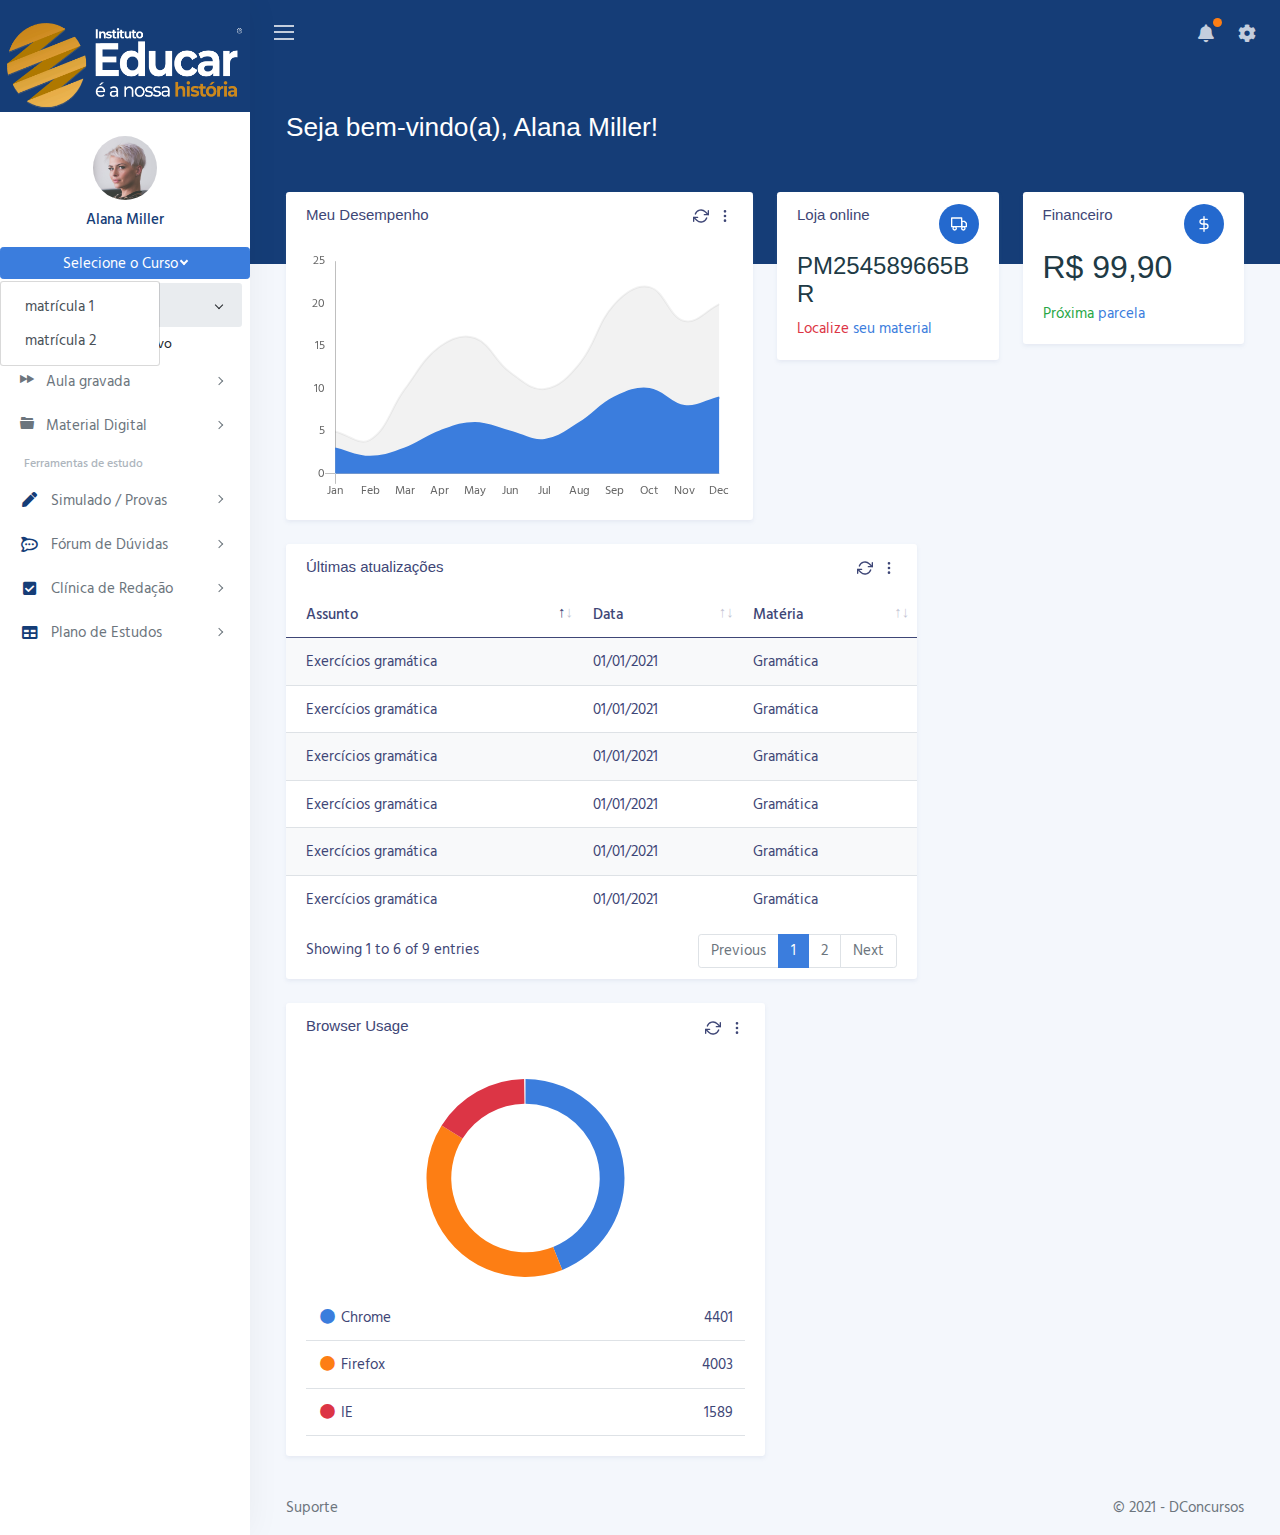
==== index.html @ f6c9065c "initial-commit" ====
<!DOCTYPE html>
<html lang="pt-br">

<head>
	<meta charset="utf-8">
	<meta http-equiv="X-UA-Compatible" content="IE=edge">
	<meta name="viewport" content="width=device-width, initial-scale=1, shrink-to-fit=no">
	<meta name="description" content="Area do aluno &amp; Dashboard">
	<meta name="Instituto Educar é a Nossa História" content="Educacional">

	<!-- img favicon -->
	<link rel="shortcut icon" href="/img/img-logo/favicon.png" type="image/x-icon">

	<!-- css custon -->
	<link href="/css/style.css" rel="stylesheet">

	<title>IED - Área do aluno</title>

	<style>
		body {
			opacity: 0;
		}
	</style>
	<script src="js/settings.js"></script>

	<!-- END SETTINGS -->
</head>

<body>

	<div class="wrapper">

		<!-- Navbar -->
		<nav id="sidebar" class="sidebar">
			<a href="index.html">
				<img class="logo" src="/img/img-logo/logo.png" />
			</a>

			<div class="sidebar-content">
				<!-- img usuario -->
				<div class="sidebar-user">
					<img src="img/avatars/avatar.jpg" class="img-fluid rounded-circle mb-2" alt="Linda Miller" />
					<div class="fw-bold">Alana Miller</div>
				</div>
				<div class="btn-group">
					<button type="button" class="btn mb-1 btn-primary dropdown-toggle show" data-bs-toggle="dropdown" aria-haspopup="true" aria-expanded="true">Selecione o Curso</button>
					<div class="dropdown-menu show" data-popper-placement="bottom-start" style="position: absolute; inset: 0px auto auto 0px; margin: 0px; transform: translate(0px, 34px);">
						<a class="dropdown-item" href="#">matrícula 1</a>
						<a class="dropdown-item" href="#">matrícula 2</a>
					</div>
				</div>

				<ul class="sidebar-nav">

					<li class="sidebar-item active">
						<a data-bs-target="#dashboards" data-bs-toggle="collapse" class="sidebar-link">
							<svg xmlns="http://www.w3.org/2000/svg" width="24" height="24" viewBox="0 0 24 24" fill="none" stroke="currentColor" stroke-width="2" stroke-linecap="round" stroke-linejoin="round" class="feather feather-play-circle align-middle me-2"><circle cx="12" cy="12" r="10"></circle><polygon points="10 8 16 12 10 16 10 8"></polygon></svg>
							<i></i> <span class="align-middle">Aula ao vivo</span>
						</a>
						<ul id="dashboards" class="sidebar-dropdown list-unstyled collapse show"
							data-bs-parent="#sidebar">
							<li class="sidebar-item active"><a class="sidebar-link" href="streaming.html">Transmissão ao
									vivo</a></li>
						</ul>
					</li>

					<li class="sidebar-item">
						<a data-bs-target="#pages" data-bs-toggle="collapse" class="sidebar-link collapsed">
							<i class="ion ion-ios-fastforward me-2"></i>
							<span class="align-middle">Aula
								gravada</span>
						</a>
						<ul id="pages" class="sidebar-dropdown list-unstyled collapse " data-bs-parent="#sidebar">
							<li class="sidebar-item"><a class="sidebar-link" href="streaming-gravado.html">Portugês</a>
							</li>
							<li class="sidebar-item"><a class="sidebar-link" href="#">Inglês</a></li>
							<li class="sidebar-item"><a class="sidebar-link" href="#">Matemática</a></li>
							<li class="sidebar-item"><a class="sidebar-link" href="#">Química</a></li>
							<li class="sidebar-item"><a class="sidebar-link" href="#">Física</a></li>
							<li class="sidebar-item"><a class="sidebar-link" href="#">História</a></li>
							<li class="sidebar-item"><a class="sidebar-link" href="#">Geografia</a></li>
						</ul>
					</li>

					<li class="sidebar-item">
						<a data-bs-target="#auth" data-bs-toggle="collapse" class="sidebar-link collapsed">
							<i class="ion ion-ios-folder-open me-2"></i>
							<span class="align-middle">Material Digital</span>
						</a>
						<ul id="auth" class="sidebar-dropdown list-unstyled collapse " data-bs-parent="#sidebar">
							<li class="sidebar-item"><a class="sidebar-link" href="/material-digital.html">Portugês</a>
							</li>
							<li class="sidebar-item"><a class="sidebar-link" href="pages-clients.html">Inglês</a></li>
							<li class="sidebar-item"><a class="sidebar-link" href="pages-invoice.html">Matemática 1</a>
							</li>
							<li class="sidebar-item"><a class="sidebar-link" href="pages-pricing.html">Química</a></li>
							<li class="sidebar-item"><a class="sidebar-link" href="pages-tasks.html">Física</a></li>
							<li class="sidebar-item"><a class="sidebar-link" href="pages-chat.html">História</a></li>
							<li class="sidebar-item"><a class="sidebar-link" href="pages-blank.html">Geografia</a></li>
						</ul>
					</li>

					<li class="sidebar-header">
						Ferramentas de estudo
					</li>

					<li class="sidebar-item">
						<a data-bs-target="#ui" data-bs-toggle="collapse" class="sidebar-link collapsed">
							<i class="align-middle me-2 fas fa-fw fa-pen"></i>	
							<span class="align-middle">Simulado / Provas</span>
						</a>
						<ul id="ui" class="sidebar-dropdown list-unstyled collapse " data-bs-parent="#sidebar">
							<li class="sidebar-item"><a class="sidebar-link" href="/simulado.html">Acessar</a></li>

						</ul>
					</li>

					<li class="sidebar-item">
						<a data-bs-target="#charts" data-bs-toggle="collapse" class="sidebar-link collapsed">
							<i class="align-middle me-2 fab fa-fw fa-rocketchat"></i>
							<span class="align-middle">Fórum de Dúvidas</span>
						</a>
						<ul id="charts" class="sidebar-dropdown list-unstyled collapse " data-bs-parent="#sidebar">
							<li class="sidebar-item"><a class="sidebar-link" href="charts-chartjs.html">Acessar</a></li>
						</ul>
					</li>

					<li class="sidebar-item">
						<a data-bs-target="#forms" data-bs-toggle="collapse" class="sidebar-link collapsed">
							<i class="align-middle me-2 fas fa-fw fa-check-square"></i> <span
								class="align-middle">Clínica de Redação</span>
						</a>
						<ul id="forms" class="sidebar-dropdown list-unstyled collapse " data-bs-parent="#sidebar">
							<li class="sidebar-item"><a class="sidebar-link" href="forms-layouts.html">Acessar</a></li>
						</ul>
					</li>

					<li class="sidebar-item">
						<a data-bs-target="#tables" data-bs-toggle="collapse" class="sidebar-link collapsed">
							<i class="align-middle me-2 fas fa-fw fa-table"></i> <span class="align-middle">Plano de
								Estudos</span>
						</a>
						<ul id="tables" class="sidebar-dropdown list-unstyled collapse " data-bs-parent="#sidebar">
							<li class="sidebar-item"><a class="sidebar-link" href="tables-bootstrap.html">Acessar</a>
							</li>
						</ul>
					</li>
				</ul>
			</div>
		</nav>
		<div class="main">
			<nav class="navbar navbar-expand navbar-theme">
				<a class="sidebar-toggle d-flex me-2">
					<i class="hamburger align-self-center"></i>
				</a>
				<div class="navbar-collapse collapse">
					<ul class="navbar-nav ms-auto">
						<li class="nav-item dropdown ms-lg-2">
							<a class="nav-link dropdown-toggle position-relative" href="#" id="alertsDropdown"
								data-bs-toggle="dropdown">
								<i class="align-middle fas fa-bell"></i>
								<span class="indicator"></span>
							</a>
							<div class="dropdown-menu dropdown-menu-lg dropdown-menu-end py-0"
								aria-labelledby="alertsDropdown">
								<div class="dropdown-menu-header">
									Avisos
								</div>
								<div class="list-group">
									<a href="#" class="list-group-item">
										<div class="row g-0 align-items-center">
											<div class="col-2">
												<i class="ms-1 text-danger fas fa-fw fa-bell"></i>
											</div>
											<div class="col-10">
												<div class="text-dark">Aviso</div>
												<div class="text-muted small mt-1">Estamos enviando esse aviso para
													teste</div>
												<div class="text-muted small mt-1">16 de agosto</div>
											</div>
										</div>
									</a>
								</div>
								<div class="dropdown-menu-footer">
									<a href="#" class="text-muted">Todos os avisos</a>
								</div>
							</div>
						</li>
						<li class="nav-item dropdown ms-lg-2">
							<a class="nav-link dropdown-toggle position-relative" href="#" id="userDropdown"
								data-bs-toggle="dropdown">
								<i class="align-middle fas fa-cog"></i>
							</a>
							<div class="dropdown-menu dropdown-menu-end" aria-labelledby="userDropdown">
								<a class="dropdown-item" href="/settings.html"><i
										class="align-middle me-1 fas fa-fw fa-user"></i> Meu perfil</a>
								<div class="dropdown-divider"></div>
								<a class="dropdown-item" href="#"><i
										class="align-middle me-1 fas fa-fw fa-arrow-alt-circle-right"></i> Sair</a>
							</div>
						</li>
					</ul>
				</div>
			</nav>
			<!-- Navbar /end -->

			<!-- conteúdo / -->

			<main class="content">

				<div class="container-fluid">

					<div class="header">
						<h1 class="header-title">
							Seja bem-vindo(a), Alana Miller!
						</h1>
					</div>

					<div class="row">

						<div class="col-xl-6 col-xxl-7">
							<div class="card flex-fill w-100">
								<div class="card-header">
									<div class="card-actions float-end">
										<a href="#" class="me-1">
											<i class="align-middle" data-feather="refresh-cw"></i>
										</a>
										<div class="d-inline-block dropdown show">
											<a href="#" data-bs-toggle="dropdown" data-bs-display="static">
												<i class="align-middle" data-feather="more-vertical"></i>
											</a>

										</div>
									</div>
									<h5 class="card-title mb-0">Meu Desempenho</h5>
								</div>
								<div class="card-body py-3">
									<div class="chart chart-sm">
										<canvas id="chartjs-dashboard-line"></canvas>
									</div>
								</div>
							</div>
						</div>

						<div class="col-xl-6 col-xxl-5 d-flex">
							

							<div class="w-100">

								<!-- card localizador / -->
								<div class="row">
									<div class="col-sm-6">
										<div class="card">
											<div class="card-body">
												<a href="/produtos-loja.html">
												<div class="row">
													<div class="col mt-0">
														<h5 class="card-title">Loja online</h5>
													</div>
													<div class="col-auto">
														<div class="avatar">
															<div class="avatar-title rounded-circle bg-primary-dark">
																<i class="align-middle" data-feather="truck"></i>
															</div>
														</div>
													</div>
												</div>
												<h1 class="display-6 mt-2 mb-9">PM254589665BR</h1>
												<div class="mb-0">
													<span class="text-danger"> <i
															class="mdi mdi-arrow-bottom-right"></i>Localize </span>seu
													material
												</div>
											</a>
											</div>
										</div>
									</div>

									<!-- card financeiro / -->
										<div class="col-sm-6">
											<div class="card">
												<div class="card-body">
													<a href="/financeiro.html">	
													<div class="row">
														<div class="col mt-0">
															<h5 class="card-title">Financeiro</h5>
														</div>
														<div class="col-auto">
															<div class="avatar">
																<div class="avatar-title rounded-circle bg-primary-dark">
																	<i class="align-middle" data-feather="dollar-sign"></i>
																</div>
															</div>
														</div>
													</div>
													<h1 class="display-5 mt-1 mb-3">R$ 99,90</h1>
													<div class="mb-0">
														<span class="text-success"> <i
																class="mdi mdi-arrow-bottom-right"></i> Próxima</span>
														parcela
													</div>
												</a>
												</div>
											</div>
										</div>
 								<!-- card financeiro /end -->
								</div>
							</div>
						</div>
					</div>
					<!-- conteúdo /end -->

					<!-- atualizações -->
					<div class="row">
						<div class="col-12 col-lg-8 col-xxl-9 d-flex">
							<div class="card flex-fill">

								<div class="card-header">
									<div class="card-actions float-end">
										<a href="#" class="me-1">
											<i class="align-middle" data-feather="refresh-cw"></i>
										</a>

										<div class="d-inline-block dropdown show">
											<a href="#" data-bs-toggle="dropdown" data-bs-display="static">
												<i class="align-middle" data-feather="more-vertical"></i>
											</a>
										</div>
									</div>
									<h5 class="card-title mb-0">Últimas atualizações</h5>
								</div>

								<table id="datatables-dashboard-projects" class="table table-striped my-0">

									<thead>
										<tr>
											<th>Assunto</th>
											<th class="d-none d-xl-table-cell">Data</th>
											<th class="d-none d-xl-table-cell">Matéria</th>
										</tr>
									</thead>

									<tbody>
										<tr>
											<td class="d-none d-md-table-cell">Exercícios gramática</td>
											<td class="d-none d-xl-table-cell">01/01/2021</td>
											<td>Gramática</td>
										</tr>
										<tr>
											<td class="d-none d-md-table-cell">Exercícios gramática</td>
											<td class="d-none d-xl-table-cell">01/01/2021</td>
											<td>Gramática</td>
										</tr>
										<tr>
											<td class="d-none d-md-table-cell">Exercícios gramática</td>
											<td class="d-none d-xl-table-cell">01/01/2021</td>
											<td>Gramática</td>
										</tr>
										<tr>
											<td class="d-none d-md-table-cell">Exercícios gramática</td>
											<td class="d-none d-xl-table-cell">01/01/2021</td>
											<td>Gramática</td>
										</tr>
										<tr>
											<td class="d-none d-md-table-cell">Exercícios gramática</td>
											<td class="d-none d-xl-table-cell">01/01/2021</td>
											<td>Gramática</td>
										</tr>
										<tr>
											<td class="d-none d-md-table-cell">Exercícios gramática</td>
											<td class="d-none d-xl-table-cell">01/01/2021</td>
											<td>Gramática</td>
										</tr>
										<tr>
											<td class="d-none d-md-table-cell">Exercícios gramática</td>
											<td class="d-none d-xl-table-cell">01/01/2021</td>
											<td>Gramática</td>
										</tr>
										<tr>
											<td class="d-none d-md-table-cell">Exercícios gramática</td>
											<td class="d-none d-xl-table-cell">01/01/2021</td>
											<td>Gramática</td>
										</tr>
										<tr>
											<td class="d-none d-md-table-cell">Exercícios gramática</td>
											<td class="d-none d-xl-table-cell">01/01/2021</td>
											<td>Gramática</td>
										</tr>
									</tbody>
								</table>
							</div>
						</div>
						<div class="col-12 col-lg-4 col-xxl-3 d-flex"></div>
					</div>
					<!-- atualizações /end-->

					<!-- grafico desenpenho -->
					<div class="col-12 col-md-6 col-xxl-3 d-flex order-2 order-xxl-3">
						<div class="card flex-fill w-100">
							<div class="card-header">
								<div class="card-actions float-end">
									<a href="#" class="me-1">
										<i class="align-middle" data-feather="refresh-cw"></i>
									</a>
									<div class="d-inline-block dropdown show">
										<a href="#" data-bs-toggle="dropdown" data-bs-display="static">
											<i class="align-middle" data-feather="more-vertical"></i>
										</a>

										<div class="dropdown-menu dropdown-menu-end">
											<a class="dropdown-item" href="#">Action</a>
											<a class="dropdown-item" href="#">Another action</a>
											<a class="dropdown-item" href="#">Something else here</a>
										</div>
									</div>
								</div>
								<h5 class="card-title mb-0">Browser Usage</h5>
							</div>
							<div class="card-body d-flex">
								<div class="align-self-center w-100">
									<div class="py-3">
										<div class="chart chart-xs">
											<canvas id="chartjs-dashboard-pie"></canvas>
										</div>
									</div>

									<table class="table mb-0">
										<tbody>
											<tr>
												<td><i class="fas fa-circle text-primary fa-fw"></i> Chrome</td>
												<td class="text-end">4401</td>
											</tr>
											<tr>
												<td><i class="fas fa-circle text-warning fa-fw"></i> Firefox</td>
												<td class="text-end">4003</td>
											</tr>
											<tr>
												<td><i class="fas fa-circle text-danger fa-fw"></i> IE</td>
												<td class="text-end">1589</td>
											</tr>
										</tbody>
									</table>
								</div>
							</div>
						</div>

						
					</div>
				<!-- grafico desenpenho /end -->

				
			</main>

			<!-- rodapé -->
			<footer class="footer">
				<div class="container-fluid">
					<div class="row text-muted">
						<div class="col-8 text-start">
							<ul class="list-inline">
								<li class="list-inline-item">
									<a class="text-muted" href="https://api.whatsapp.com/send?1=pt_BR&phone=556141027804">Suporte</a>
								</li>
							</ul>
						</div>
						<div class="col-4 text-end">
							<p class="mb-0">
								&copy; 2021 - <a href="dashboard-default.html" class="text-muted">DConcursos</a>
							</p>
						</div>
					</div>
				</div>
			</footer>
			<!-- rodapé /end -->
		</div>
	</div>
	<!-- container /end-->

	<!-- scripts -->
	<script src="js/app.js"></script>

	<script>
		document.addEventListener("DOMContentLoaded", function () {
			// Line chart
			new Chart(document.getElementById("chartjs-dashboard-line"), {
				type: 'line',
				data: {
					labels: ["Jan", "Feb", "Mar", "Apr", "May", "Jun", "Jul", "Aug", "Sep", "Oct", "Nov",
						"Dec"
					],
					datasets: [{
							label: "Orders",
							fill: true,
							backgroundColor: window.theme.primary,
							borderColor: window.theme.primary,
							borderWidth: 2,
							data: [3, 2, 3, 5, 6, 5, 4, 6, 9, 10, 8, 9]
						},
						{
							label: "Sales ($)",
							fill: true,
							backgroundColor: "rgba(0, 0, 0, 0.05)",
							borderColor: "rgba(0, 0, 0, 0.05)",
							borderWidth: 2,
							data: [5, 4, 10, 15, 16, 12, 10, 13, 20, 22, 18, 20]
						}
					]
				},
				options: {
					maintainAspectRatio: false,
					legend: {
						display: false
					},
					tooltips: {
						intersect: false
					},
					hover: {
						intersect: true
					},
					plugins: {
						filler: {
							propagate: false
						}
					},
					elements: {
						point: {
							radius: 0
						}
					},
					scales: {
						xAxes: [{
							reverse: true,
							gridLines: {
								color: "rgba(0,0,0,0.0)"
							}
						}],
						yAxes: [{
							ticks: {
								stepSize: 5
							},
							display: true,
							gridLines: {
								color: "rgba(0,0,0,0)",
								fontColor: "#fff"
							}
						}]
					}
				}
			});
		});
	</script>

	<script>
		document.addEventListener("DOMContentLoaded", function () {
			// Pie chart
			new Chart(document.getElementById("chartjs-dashboard-pie"), {
				type: 'pie',
				data: {
					labels: ["Chrome", "Firefox", "IE", "Other"],
					datasets: [{
						data: [4401, 4003, 1589],
						backgroundColor: [
							window.theme.primary,
							window.theme.warning,
							window.theme.danger,
							"#E8EAED"
						],
						borderColor: "transparent"
					}]
				},
				options: {
					responsive: !window.MSInputMethodContext,
					maintainAspectRatio: false,
					legend: {
						display: false
					},
					cutoutPercentage: 75
				}
			});
		});
	</script>

	<script>
		document.addEventListener("DOMContentLoaded", function () {
			// Bar chart
			new Chart(document.getElementById("chartjs-dashboard-bar"), {
				type: 'bar',
				data: {
					labels: ["Jan", "Feb", "Mar", "Apr", "May", "Jun", "Jul", "Aug", "Sep", "Oct", "Nov",
						"Dec"
					],
					datasets: [{
						label: "This year",
						backgroundColor: window.theme.primary,
						borderColor: window.theme.primary,
						hoverBackgroundColor: window.theme.primary,
						hoverBorderColor: window.theme.primary,
						data: [54, 67, 41, 55, 62, 45, 55, 73, 60, 76, 48, 79],
						barPercentage: .75,
						categoryPercentage: .5
					}]
				},
				options: {
					maintainAspectRatio: false,
					legend: {
						display: false
					},
					scales: {
						yAxes: [{
							gridLines: {
								display: false
							},
							stacked: false,
							ticks: {
								stepSize: 20
							}
						}],
						xAxes: [{
							stacked: false,
							gridLines: {
								color: "transparent"
							}
						}]
					}
				}
			});
		});
	</script>

	<script>
		document.addEventListener("DOMContentLoaded", function () {
			var map = new jsVectorMap({
				map: "world",
				selector: "#world_map",
				zoomButtons: true,
				selectedRegions: [
					'US',
					'SA',
					'DE',
					'FR',
					'CN',
					'AU',
					'BR',
					'IN',
					'GB'
				],
				regionStyle: {
					initial: {
						fill: '#e4e4e4',
						"fill-opacity": 0.9,
						stroke: 'none',
						"stroke-width": 0,
						"stroke-opacity": 0
					},
					selected: {
						fill: window.theme.primary,
					}
				},
				zoomOnScroll: false
			});
			window.addEventListener("resize", () => {
				map.updateSize();
			});
			setTimeout(function () {
				map.updateSize();
			}, 250);
		});
	</script>

	<script>
		$(function () {
			$('#datatables-dashboard-projects').DataTable({
				pageLength: 6,
				lengthChange: false,
				bFilter: false,
				autoWidth: false
			});
		});
	</script>

	<script>
		$(function () {
			$('#datetimepicker-dashboard').datetimepicker({
				inline: true,
				sideBySide: false,
				format: 'L'
			});
		});
	</script>

</body>

</html>
---- css/style.css ----
.logo{
    height: 6rem;
    width: 15rem;
    margin-top: 1rem;
    margin-left: 0.3rem;
}
.position-container{
    display: flex;
}

.chat-position{
    width: 30rem;
    margin-top: 13rem;
    margin-left: 6rem;
}
.position-player{
    margin-top: 15rem;
    margin-left: 3rem;
}

.position-scroll-aula{
    margin-top: 13rem;
    margin-left: 7rem;

}
  scroll-container {
    display: block;
    width: 490px;
    height: 60rem;
    overflow-y: scroll;
    scroll-behavior: smooth;
  }
  scroll-page {
    display: flex;
    align-items: center;
    justify-content: center;
    height: 15%;
    font-size: 5em;
  }
  .row-simulado{
    margin-left: 5rem;
    margin-top: 15rem;
  }
 .tabela-position{
   margin-top: 12.5rem;
 }
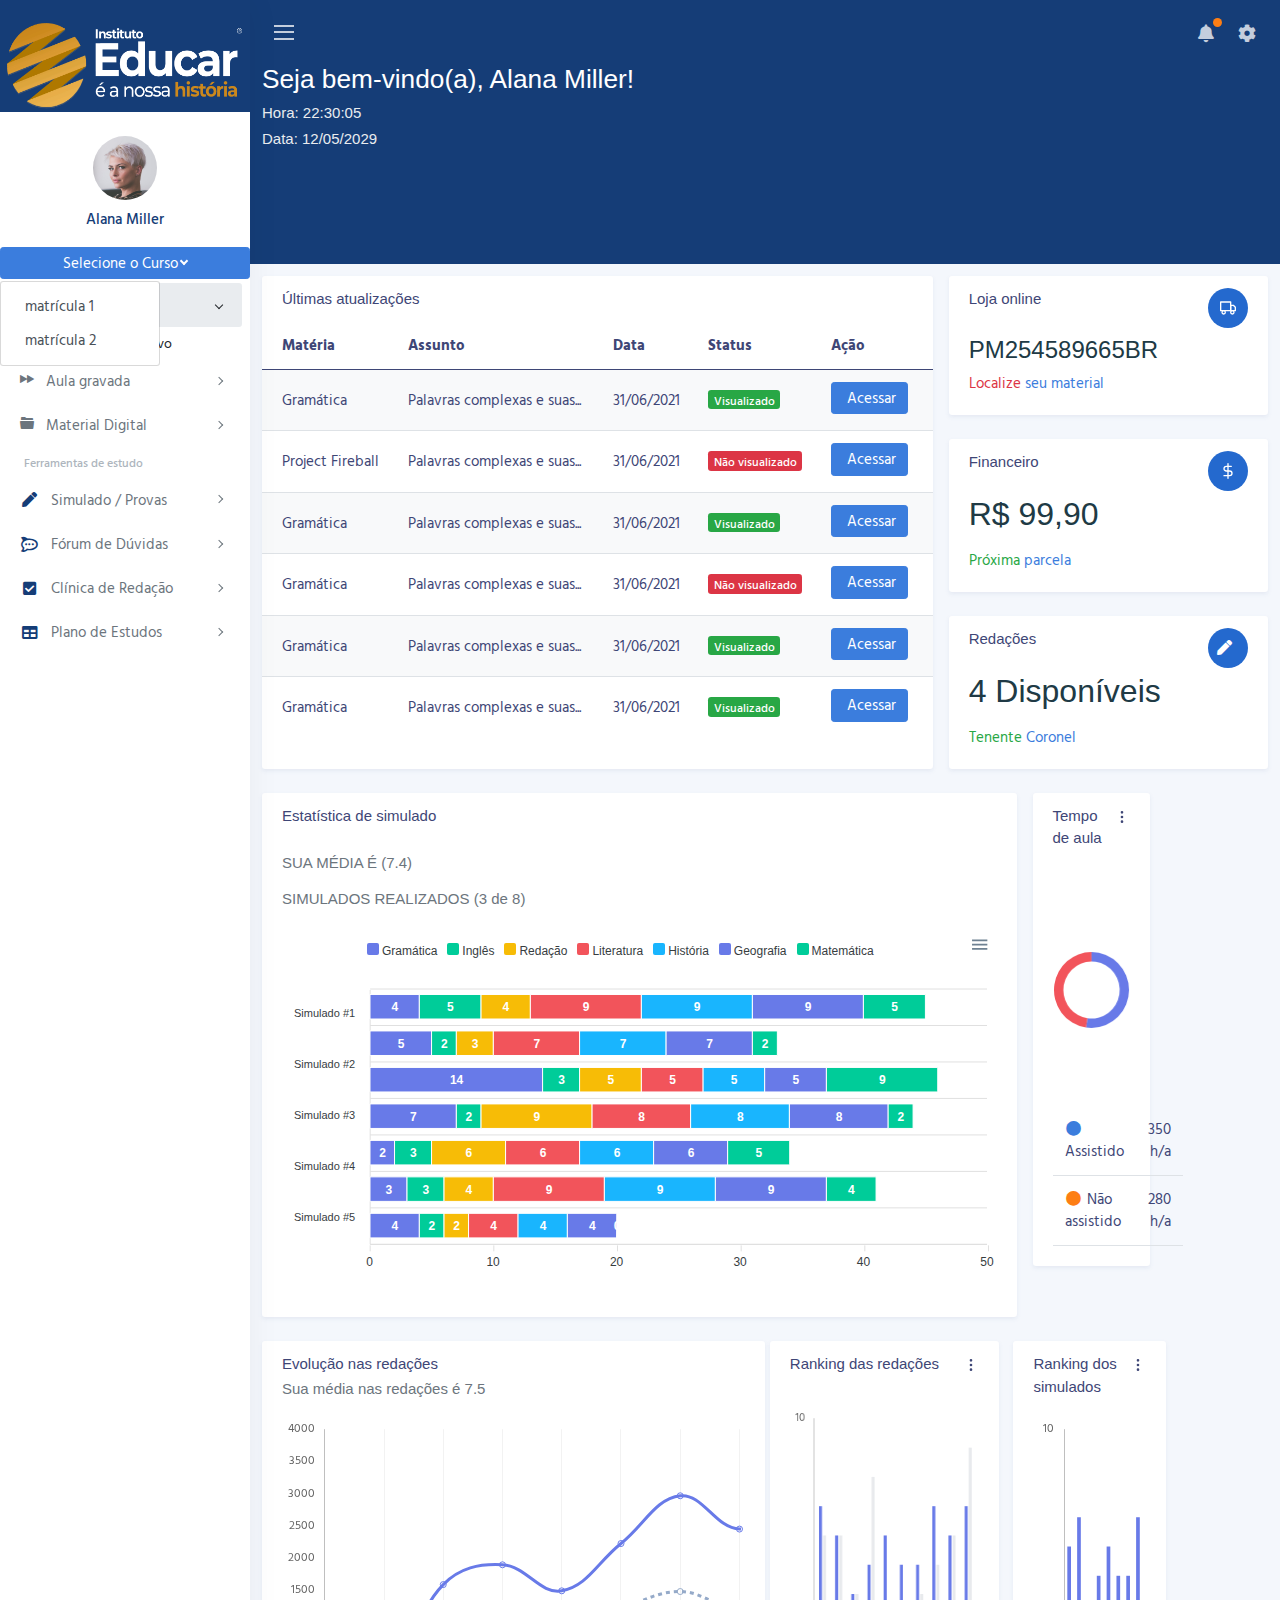
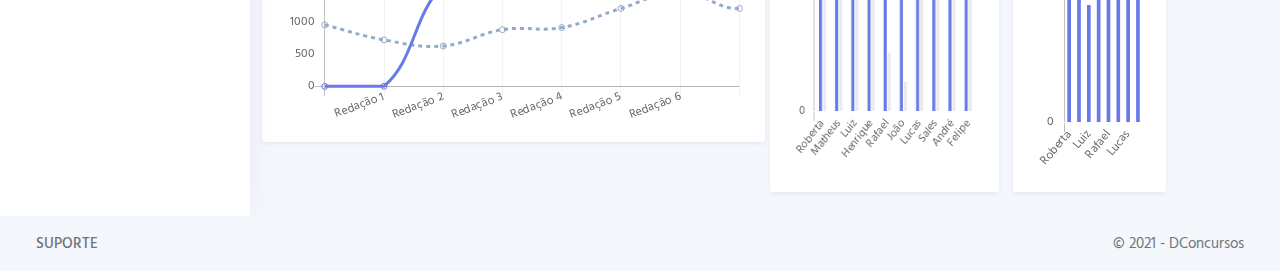
==== commit e3584068: "end-commit" ====
--- a/index.html
+++ b/index.html
@@ -11,26 +11,34 @@
 	<!-- img favicon -->
 	<link rel="shortcut icon" href="/img/img-logo/favicon.png" type="image/x-icon">
 
-	<!-- css custon -->
-	<link href="/css/style.css" rel="stylesheet">
-
-	<title>IED - Área do aluno</title>
-
+	<title>Área do aluno</title>
+
+	<!-- PICK ONE OF THE STYLES BELOW -->
+	<link href="css/modern.css" rel="stylesheet">
+	<link href="css/classic.css" rel="stylesheet">
+	<link href="css/dark.css" rel="stylesheet">
+	<link href="css/light.css" rel="stylesheet">
+	<link href="css/style.css" rel="stylesheet">
+
+
+	<!-- BEGIN SETTINGS -->
+	<!-- You can remove this after picking a style -->
 	<style>
 		body {
 			opacity: 0;
 		}
 	</style>
 	<script src="js/settings.js"></script>
-
 	<!-- END SETTINGS -->
 </head>
 
 <body>
+	<div class="splash active">
+		<div class="splash-icon"></div>
+	</div>
 
 	<div class="wrapper">
-
-		<!-- Navbar -->
+		<!-- Navbar lateral -->
 		<nav id="sidebar" class="sidebar">
 			<a href="index.html">
 				<img class="logo" src="/img/img-logo/logo.png" />
@@ -43,8 +51,10 @@
 					<div class="fw-bold">Alana Miller</div>
 				</div>
 				<div class="btn-group">
-					<button type="button" class="btn mb-1 btn-primary dropdown-toggle show" data-bs-toggle="dropdown" aria-haspopup="true" aria-expanded="true">Selecione o Curso</button>
-					<div class="dropdown-menu show" data-popper-placement="bottom-start" style="position: absolute; inset: 0px auto auto 0px; margin: 0px; transform: translate(0px, 34px);">
+					<button type="button" class="btn mb-1 btn-primary dropdown-toggle show" data-bs-toggle="dropdown"
+						aria-haspopup="true" aria-expanded="true">Selecione o Curso</button>
+					<div class="dropdown-menu show" data-popper-placement="bottom-start"
+						style="position: absolute; inset: 0px auto auto 0px; margin: 0px; transform: translate(0px, 34px);">
 						<a class="dropdown-item" href="#">matrícula 1</a>
 						<a class="dropdown-item" href="#">matrícula 2</a>
 					</div>
@@ -54,7 +64,12 @@
 
 					<li class="sidebar-item active">
 						<a data-bs-target="#dashboards" data-bs-toggle="collapse" class="sidebar-link">
-							<svg xmlns="http://www.w3.org/2000/svg" width="24" height="24" viewBox="0 0 24 24" fill="none" stroke="currentColor" stroke-width="2" stroke-linecap="round" stroke-linejoin="round" class="feather feather-play-circle align-middle me-2"><circle cx="12" cy="12" r="10"></circle><polygon points="10 8 16 12 10 16 10 8"></polygon></svg>
+							<svg xmlns="http://www.w3.org/2000/svg" width="24" height="24" viewBox="0 0 24 24"
+								fill="none" stroke="currentColor" stroke-width="2" stroke-linecap="round"
+								stroke-linejoin="round" class="feather feather-play-circle align-middle me-2">
+								<circle cx="12" cy="12" r="10"></circle>
+								<polygon points="10 8 16 12 10 16 10 8"></polygon>
+							</svg>
 							<i></i> <span class="align-middle">Aula ao vivo</span>
 						</a>
 						<ul id="dashboards" class="sidebar-dropdown list-unstyled collapse show"
@@ -106,7 +121,7 @@
 
 					<li class="sidebar-item">
 						<a data-bs-target="#ui" data-bs-toggle="collapse" class="sidebar-link collapsed">
-							<i class="align-middle me-2 fas fa-fw fa-pen"></i>	
+							<i class="align-middle me-2 fas fa-fw fa-pen"></i>
 							<span class="align-middle">Simulado / Provas</span>
 						</a>
 						<ul id="ui" class="sidebar-dropdown list-unstyled collapse " data-bs-parent="#sidebar">
@@ -131,7 +146,7 @@
 								class="align-middle">Clínica de Redação</span>
 						</a>
 						<ul id="forms" class="sidebar-dropdown list-unstyled collapse " data-bs-parent="#sidebar">
-							<li class="sidebar-item"><a class="sidebar-link" href="forms-layouts.html">Acessar</a></li>
+							<li class="sidebar-item"><a class="sidebar-link" href="/clinica.html">Acessar</a></li>
 						</ul>
 					</li>
 
@@ -141,14 +156,18 @@
 								Estudos</span>
 						</a>
 						<ul id="tables" class="sidebar-dropdown list-unstyled collapse " data-bs-parent="#sidebar">
-							<li class="sidebar-item"><a class="sidebar-link" href="tables-bootstrap.html">Acessar</a>
+							<li class="sidebar-item"><a class="sidebar-link" href="/planoEstudo.html">Acessar</a>
 							</li>
 						</ul>
 					</li>
 				</ul>
 			</div>
 		</nav>
+		<!-- Navbar lateral /end-->
+
 		<div class="main">
+
+			<!-- Navbar superior-->
 			<nav class="navbar navbar-expand navbar-theme">
 				<a class="sidebar-toggle d-flex me-2">
 					<i class="hamburger align-self-center"></i>
@@ -202,350 +221,433 @@
 					</ul>
 				</div>
 			</nav>
-			<!-- Navbar /end -->
-
-			<!-- conteúdo / -->
-
-			<main class="content">
-
-				<div class="container-fluid">
-
+
+			<main>
+
+				<div class="container">
+
+					<!-- info usuário / -->
 					<div class="header">
 						<h1 class="header-title">
 							Seja bem-vindo(a), Alana Miller!
 						</h1>
+						<h5 class="text-light">Hora: 22:30:05</h5>
+						<h5 class="text-light">Data: 12/05/2029</h5>
+
 					</div>
 
-					<div class="row">
-
-						<div class="col-xl-6 col-xxl-7">
-							<div class="card flex-fill w-100">
-								<div class="card-header">
-									<div class="card-actions float-end">
-										<a href="#" class="me-1">
-											<i class="align-middle" data-feather="refresh-cw"></i>
-										</a>
-										<div class="d-inline-block dropdown show">
-											<a href="#" data-bs-toggle="dropdown" data-bs-display="static">
-												<i class="align-middle" data-feather="more-vertical"></i>
-											</a>
-
-										</div>
-									</div>
-									<h5 class="card-title mb-0">Meu Desempenho</h5>
-								</div>
-								<div class="card-body py-3">
-									<div class="chart chart-sm">
-										<canvas id="chartjs-dashboard-line"></canvas>
-									</div>
-								</div>
-							</div>
-						</div>
-
-						<div class="col-xl-6 col-xxl-5 d-flex">
-							
-
-							<div class="w-100">
-
-								<!-- card localizador / -->
-								<div class="row">
-									<div class="col-sm-6">
-										<div class="card">
-											<div class="card-body">
-												<a href="/produtos-loja.html">
-												<div class="row">
-													<div class="col mt-0">
-														<h5 class="card-title">Loja online</h5>
-													</div>
-													<div class="col-auto">
-														<div class="avatar">
-															<div class="avatar-title rounded-circle bg-primary-dark">
-																<i class="align-middle" data-feather="truck"></i>
-															</div>
-														</div>
-													</div>
-												</div>
-												<h1 class="display-6 mt-2 mb-9">PM254589665BR</h1>
-												<div class="mb-0">
-													<span class="text-danger"> <i
-															class="mdi mdi-arrow-bottom-right"></i>Localize </span>seu
-													material
-												</div>
-											</a>
-											</div>
-										</div>
-									</div>
-
-									<!-- card financeiro / -->
-										<div class="col-sm-6">
-											<div class="card">
-												<div class="card-body">
-													<a href="/financeiro.html">	
-													<div class="row">
-														<div class="col mt-0">
-															<h5 class="card-title">Financeiro</h5>
-														</div>
-														<div class="col-auto">
-															<div class="avatar">
-																<div class="avatar-title rounded-circle bg-primary-dark">
-																	<i class="align-middle" data-feather="dollar-sign"></i>
-																</div>
-															</div>
-														</div>
-													</div>
-													<h1 class="display-5 mt-1 mb-3">R$ 99,90</h1>
-													<div class="mb-0">
-														<span class="text-success"> <i
-																class="mdi mdi-arrow-bottom-right"></i> Próxima</span>
-														parcela
-													</div>
-												</a>
-												</div>
-											</div>
-										</div>
- 								<!-- card financeiro /end -->
-								</div>
-							</div>
-						</div>
-					</div>
-					<!-- conteúdo /end -->
-
-					<!-- atualizações -->
-					<div class="row">
+					<!-- quadro de atualizações -->
+					<div class="config-form1">
+
 						<div class="col-12 col-lg-8 col-xxl-9 d-flex">
 							<div class="card flex-fill">
-
 								<div class="card-header">
-									<div class="card-actions float-end">
-										<a href="#" class="me-1">
-											<i class="align-middle" data-feather="refresh-cw"></i>
-										</a>
-
-										<div class="d-inline-block dropdown show">
-											<a href="#" data-bs-toggle="dropdown" data-bs-display="static">
-												<i class="align-middle" data-feather="more-vertical"></i>
-											</a>
-										</div>
-									</div>
 									<h5 class="card-title mb-0">Últimas atualizações</h5>
 								</div>
 
 								<table id="datatables-dashboard-projects" class="table table-striped my-0">
-
 									<thead>
 										<tr>
-											<th>Assunto</th>
+											<th>Matéria</th>
+											<th class="d-none d-xl-table-cell">Assunto</th>
 											<th class="d-none d-xl-table-cell">Data</th>
-											<th class="d-none d-xl-table-cell">Matéria</th>
+											<th>Status</th>
+											<th class="d-none d-md-table-cell">Ação</th>
 										</tr>
 									</thead>
 
 									<tbody>
 										<tr>
-											<td class="d-none d-md-table-cell">Exercícios gramática</td>
-											<td class="d-none d-xl-table-cell">01/01/2021</td>
 											<td>Gramática</td>
+											<td class="d-none d-xl-table-cell">Palavras complexas e suas...</td>
+											<td class="d-none d-xl-table-cell">31/06/2021</td>
+											<td><span class="badge bg-success">Visualizado</span></td>
+											<td class="d-none d-md-table-cell"><button class="btn mb-1 btn-primary"><i
+														class="far"></i> Acessar</button></td>
+
 										</tr>
 										<tr>
-											<td class="d-none d-md-table-cell">Exercícios gramática</td>
-											<td class="d-none d-xl-table-cell">01/01/2021</td>
-											<td>Gramática</td>
+											<td>Project Fireball</td>
+											<td class="d-none d-xl-table-cell">Palavras complexas e suas...</td>
+											<td class="d-none d-xl-table-cell">31/06/2021</td>
+											<td><span class="badge bg-danger">Não visualizado</span></td>
+											<td class="d-none d-md-table-cell"><button class="btn mb-1 btn-primary"><i
+														class="far"></i> Acessar</button></td>
 										</tr>
 										<tr>
-											<td class="d-none d-md-table-cell">Exercícios gramática</td>
-											<td class="d-none d-xl-table-cell">01/01/2021</td>
 											<td>Gramática</td>
+											<td class="d-none d-xl-table-cell">Palavras complexas e suas...</td>
+											<td class="d-none d-xl-table-cell">31/06/2021</td>
+											<td><span class="badge bg-success">Visualizado</span></td>
+											<td class="d-none d-md-table-cell"><button class="btn mb-1 btn-primary"><i
+														class="far"></i> Acessar</button></td>
 										</tr>
 										<tr>
-											<td class="d-none d-md-table-cell">Exercícios gramática</td>
-											<td class="d-none d-xl-table-cell">01/01/2021</td>
 											<td>Gramática</td>
+											<td class="d-none d-xl-table-cell">Palavras complexas e suas...</td>
+											<td class="d-none d-xl-table-cell">31/06/2021</td>
+											<td><span class="badge bg-danger">Não visualizado</span></td>
+											<td class="d-none d-md-table-cell"><button class="btn mb-1 btn-primary"><i
+														class="far"></i> Acessar</button></td>
 										</tr>
 										<tr>
-											<td class="d-none d-md-table-cell">Exercícios gramática</td>
-											<td class="d-none d-xl-table-cell">01/01/2021</td>
 											<td>Gramática</td>
+											<td class="d-none d-xl-table-cell">Palavras complexas e suas...</td>
+											<td class="d-none d-xl-table-cell">31/06/2021</td>
+											<td><span class="badge bg-success">Visualizado</span></td>
+											<td class="d-none d-md-table-cell"><button class="btn mb-1 btn-primary"><i
+														class="far"></i> Acessar</button></td>
 										</tr>
 										<tr>
-											<td class="d-none d-md-table-cell">Exercícios gramática</td>
-											<td class="d-none d-xl-table-cell">01/01/2021</td>
 											<td>Gramática</td>
-										</tr>
-										<tr>
-											<td class="d-none d-md-table-cell">Exercícios gramática</td>
-											<td class="d-none d-xl-table-cell">01/01/2021</td>
-											<td>Gramática</td>
-										</tr>
-										<tr>
-											<td class="d-none d-md-table-cell">Exercícios gramática</td>
-											<td class="d-none d-xl-table-cell">01/01/2021</td>
-											<td>Gramática</td>
-										</tr>
-										<tr>
-											<td class="d-none d-md-table-cell">Exercícios gramática</td>
-											<td class="d-none d-xl-table-cell">01/01/2021</td>
-											<td>Gramática</td>
+											<td class="d-none d-xl-table-cell">Palavras complexas e suas...</td>
+											<td class="d-none d-xl-table-cell">31/06/2021</td>
+											<td><span class="badge bg-success">Visualizado</span></td>
+											<td class="d-none d-md-table-cell"><button class="btn mb-1 btn-primary"><i
+														class="far"></i> Acessar</button></td>
 										</tr>
 									</tbody>
 								</table>
 							</div>
 						</div>
-						<div class="col-12 col-lg-4 col-xxl-3 d-flex"></div>
-					</div>
-					<!-- atualizações /end-->
-
-					<!-- grafico desenpenho -->
-					<div class="col-12 col-md-6 col-xxl-3 d-flex order-2 order-xxl-3">
-						<div class="card flex-fill w-100">
-							<div class="card-header">
-								<div class="card-actions float-end">
-									<a href="#" class="me-1">
-										<i class="align-middle" data-feather="refresh-cw"></i>
+
+						<div class="config-cards">
+
+							<!-- card cod -->
+							<div class="card">
+								<div class="card-body">
+									<a href="/produtos-loja.html">
+										<div class="row">
+											<div class="col mt-0">
+												<h5 class="card-title">Loja online</h5>
+											</div>
+											<div class="col-auto">
+												<div class="avatar">
+													<div class="avatar-title rounded-circle bg-primary-dark">
+														<i class="align-middle" data-feather="truck"></i>
+													</div>
+												</div>
+											</div>
+										</div>
+										<h1 class="display-6 mt-2 mb-9">PM254589665BR</h1>
+										<div class="mb-0">
+											<span class="text-danger"> <i
+													class="mdi mdi-arrow-bottom-right"></i>Localize </span>seu
+											material
+										</div>
 									</a>
-									<div class="d-inline-block dropdown show">
-										<a href="#" data-bs-toggle="dropdown" data-bs-display="static">
-											<i class="align-middle" data-feather="more-vertical"></i>
-										</a>
-
-										<div class="dropdown-menu dropdown-menu-end">
-											<a class="dropdown-item" href="#">Action</a>
-											<a class="dropdown-item" href="#">Another action</a>
-											<a class="dropdown-item" href="#">Something else here</a>
-										</div>
-									</div>
-								</div>
-								<h5 class="card-title mb-0">Browser Usage</h5>
-							</div>
-							<div class="card-body d-flex">
-								<div class="align-self-center w-100">
-									<div class="py-3">
-										<div class="chart chart-xs">
-											<canvas id="chartjs-dashboard-pie"></canvas>
-										</div>
-									</div>
-
-									<table class="table mb-0">
-										<tbody>
-											<tr>
-												<td><i class="fas fa-circle text-primary fa-fw"></i> Chrome</td>
-												<td class="text-end">4401</td>
-											</tr>
-											<tr>
-												<td><i class="fas fa-circle text-warning fa-fw"></i> Firefox</td>
-												<td class="text-end">4003</td>
-											</tr>
-											<tr>
-												<td><i class="fas fa-circle text-danger fa-fw"></i> IE</td>
-												<td class="text-end">1589</td>
-											</tr>
-										</tbody>
-									</table>
-								</div>
-							</div>
-						</div>
-
-						
-					</div>
-				<!-- grafico desenpenho /end -->
-
-				
-			</main>
-
-			<!-- rodapé -->
-			<footer class="footer">
-				<div class="container-fluid">
-					<div class="row text-muted">
-						<div class="col-8 text-start">
-							<ul class="list-inline">
-								<li class="list-inline-item">
-									<a class="text-muted" href="https://api.whatsapp.com/send?1=pt_BR&phone=556141027804">Suporte</a>
-								</li>
-							</ul>
-						</div>
-						<div class="col-4 text-end">
-							<p class="mb-0">
-								&copy; 2021 - <a href="dashboard-default.html" class="text-muted">DConcursos</a>
-							</p>
+								</div>
+							</div>
+
+							<!-- card financeiro -->
+							<div class="card">
+								<div class="card-body">
+									<a href="/financeiro.html">
+										<div class="row">
+											<div class="col mt-0">
+												<h5 class="card-title">Financeiro</h5>
+											</div>
+											<div class="col-auto">
+												<div class="avatar">
+													<div class="avatar-title rounded-circle bg-primary-dark">
+														<i class="align-middle" data-feather="dollar-sign"></i>
+													</div>
+												</div>
+											</div>
+										</div>
+										<h1 class="display-5 mt-1 mb-3">R$ 99,90</h1>
+										<div class="mb-0">
+											<span class="text-success"> <i class="mdi mdi-arrow-bottom-right"></i>
+												Próxima</span>
+											parcela
+										</div>
+									</a>
+								</div>
+							</div>
+							<!-- card redação -->
+							<div class="card">
+								<div class="card-body">
+									<a href="/produtos-loja.html">
+										<div class="row">
+											<div class="col mt-0">
+												<h5 class="card-title">Redações</h5>
+											</div>
+											<div class="col-auto">
+												<div class="avatar">
+													<div class="avatar-title rounded-circle bg-primary-dark">
+														<i class="align-middle me-2 fas fa-fw fa-pen"></i>
+													</div>
+												</div>
+											</div>
+										</div>
+										<h1 class="display-5 mt-1 mb-3">4 Disponíveis</h1>
+										<div class="mb-0">
+											<span class="text-success"> <i class="mdi mdi-arrow-bottom-right"></i>
+												Tenente</span> Coronel
+										</div>
+									</a>
+								</div>
+							</div>
 						</div>
 					</div>
+
+
+
+					<!-- grafico simulado / -->
+
+					<div class="config-grafic-simu">
+
+						<div class="col-5 col-lg-9">
+							<div class="config-graf-simu">
+								<div class="card">
+									<div class="card-header">
+										<h5 class="card-title">Estatística de simulado</h5><br>
+										<h6 class="card-subtitle text-muted">SUA MÉDIA É (7.4)</h6><br>
+										<h6 class="card-subtitle text-muted">SIMULADOS REALIZADOS (3 de 8)</h6>
+									</div>
+									<div class="card-body">
+										<div class="chart">
+											<div id="apexcharts-bar"></div>
+										</div>
+									</div>
+								</div>
+							</div>
+						</div>
+
+
+						<div class="consifg-grafic-temp">
+							<div class="col-12 col-md-6 col-xxl-12 d-flex order-2 order-xxl-3">
+								<div class="card flex-fill w-100">
+									<div class="card-header">
+										<div class="card-actions float-end">
+											<div class="d-inline-block dropdown show">
+												<a href="#" data-bs-toggle="dropdown" data-bs-display="static">
+													<i class="align-middle" data-feather="more-vertical"></i>
+												</a>
+												<div class="dropdown-menu dropdown-menu-end">
+													<a class="dropdown-item" href="#">Action</a>
+													<a class="dropdown-item" href="#">Another action</a>
+													<a class="dropdown-item" href="#">Something else here</a>
+												</div>
+											</div>
+										</div>
+										<h5 class="card-title mb-0">Tempo de aula</h5>
+									</div>
+									<div class="card-body d-flex">
+										<div class="align-self-center w-100">
+											<div class="py-3">
+												<div class="chart chart-xs">
+													<canvas id="chartjs-dashboard-pie"></canvas>
+												</div>
+											</div>
+											<table class="table mb-0">
+												<tbody>
+													<tr>
+														<td><i class="fas fa-circle text-primary fa-fw"></i> Assistido
+														</td>
+														<td class="text-end">350 h/a</td>
+													</tr>
+													<tr>
+														<td><i class="fas fa-circle text-warning fa-fw"></i> Não
+															assistido</td>
+														<td class="text-end">280 h/a</td>
+													</tr>
+												</tbody>
+											</table>
+										</div>
+									</div>
+								</div>
+							</div>
+						</div>
+					</div>
+
+
+					<!-- grafico redação -->
+					<div class="config-grafic-red">
+
+						<div class="col-9 col-lg-6">
+							<div class="card flex-fill w-100">
+								<div class="card-header">
+									<h5 class="card-title">Evolução nas redações</h5>
+									<h6 class="card-subtitle text-muted">Sua média nas redações é 7.5</h6>
+								</div>
+								<div class="card-body">
+									<div class="chart">
+										<div class="chartjs-size-monitor">
+											<div class="chartjs-size-monitor-expand">
+												<div class=""></div>
+											</div>
+											<div class="chartjs-size-monitor-shrink">
+												<div class=""></div>
+											</div>
+										</div>
+										<canvas id="chartjs-line" style="display: block; height: 300px; width: 680px;"
+											width="611" height="269" class="chartjs-render-monitor"></canvas>
+									</div>
+								</div>
+							</div>
+						</div>
+
+						<div class="config-ranking1">
+
+							<div class="col-6 col-lg-6 d-flex">
+								<div class="card flex-fill w-100">
+									<div class="card-header">
+										<div class="card-actions float-end">
+											<div class="d-inline-block dropdown show">
+												<a href="#" data-bs-toggle="dropdown" data-bs-display="static">
+													<i class="align-middle" data-feather="more-vertical"></i>
+												</a>
+
+												<div class="dropdown-menu dropdown-menu-end">
+													<a class="dropdown-item" href="#">Action</a>
+													<a class="dropdown-item" href="#">Another action</a>
+													<a class="dropdown-item" href="#">Something else here</a>
+												</div>
+											</div>
+										</div>
+										<h5 class="card-title mb-0">Ranking das redações</h5>
+									</div>
+									<div class="card-body d-flex w-100">
+										<div class="align-self-center chart chart-lg">
+											<canvas id="chartjs-dashboard-bar-alt"></canvas>
+										</div>
+									</div>
+								</div>
+							</div>
+
+							<div class="config-ranking2"></div>
+
+							<div class="col-6 col-lg-4 col-xxl-6 d-flex">
+								<div class="card flex-fill w-100">
+									<div class="card-header">
+										<div class="card-actions float-end">
+											<div class="d-inline-block dropdown show">
+												<a href="#" data-bs-toggle="dropdown" data-bs-display="static">
+													<i class="align-middle" data-feather="more-vertical"></i>
+												</a>
+
+												<div class="dropdown-menu dropdown-menu-end">
+													<a class="dropdown-item" href="#">Action</a>
+													<a class="dropdown-item" href="#">Another action</a>
+													<a class="dropdown-item" href="#">Something else here</a>
+												</div>
+											</div>
+										</div>
+										<h5 class="card-title mb-0">Ranking dos simulados</h5>
+									</div>
+									<div class="card-body d-flex w-100">
+										<div class="align-self-center chart chart-lg">
+											<canvas id="chartjs-dashboard-bar"></canvas>
+										</div>
+									</div>
+								</div>
+							</div>
+						</div>
+					</div>
+			</main>
+		</div>
+
+	</div>
+
+	<!-- rodapé -->
+	<footer class="footer">
+		<div class="container-fluid">
+			<div class="row text-muted">
+				<div class="col-8 text-start">
+					<ul class="list-inline">
+						<li class="list-inline-item">
+							<a class="text-muted"
+								href="https://api.whatsapp.com/send?1=pt_BR&phone=556141027804"><strong>SUPORTE</strong></a>
+						</li>
+					</ul>
 				</div>
-			</footer>
-			<!-- rodapé /end -->
+				<div class="col-4 text-end">
+					<p class="mb-0">
+						&copy; 2021 - <a href="dashboard-default.html" class="text-muted">DConcursos</a>
+					</p>
+				</div>
+			</div>
 		</div>
-	</div>
-	<!-- container /end-->
-
-	<!-- scripts -->
+	</footer>
+	
+
+	<svg width="0" height="0" style="position:absolute">
+		<defs>
+			<symbol viewBox="0 0 512 512" id="ion-ios-pulse-strong">
+				<path
+					d="M448 273.001c-21.27 0-39.296 13.999-45.596 32.999h-38.857l-28.361-85.417a15.999 15.999 0 0 0-15.183-10.956c-.112 0-.224 0-.335.004a15.997 15.997 0 0 0-15.049 11.588l-44.484 155.262-52.353-314.108C206.535 54.893 200.333 48 192 48s-13.693 5.776-15.525 13.135L115.496 306H16v31.999h112c7.348 0 13.75-5.003 15.525-12.134l45.368-182.177 51.324 307.94c1.229 7.377 7.397 11.92 14.864 12.344.308.018.614.028.919.028 7.097 0 13.406-3.701 15.381-10.594l49.744-173.617 15.689 47.252A16.001 16.001 0 0 0 352 337.999h51.108C409.973 355.999 427.477 369 448 369c26.511 0 48-22.492 48-49 0-26.509-21.489-46.999-48-46.999z">
+				</path>
+			</symbol>
+		</defs>
+	</svg>
+
 	<script src="js/app.js"></script>
+
 
 	<script>
 		document.addEventListener("DOMContentLoaded", function () {
-			// Line chart
-			new Chart(document.getElementById("chartjs-dashboard-line"), {
-				type: 'line',
-				data: {
-					labels: ["Jan", "Feb", "Mar", "Apr", "May", "Jun", "Jul", "Aug", "Sep", "Oct", "Nov",
-						"Dec"
-					],
-					datasets: [{
-							label: "Orders",
-							fill: true,
-							backgroundColor: window.theme.primary,
-							borderColor: window.theme.primary,
-							borderWidth: 2,
-							data: [3, 2, 3, 5, 6, 5, 4, 6, 9, 10, 8, 9]
-						},
-						{
-							label: "Sales ($)",
-							fill: true,
-							backgroundColor: "rgba(0, 0, 0, 0.05)",
-							borderColor: "rgba(0, 0, 0, 0.05)",
-							borderWidth: 2,
-							data: [5, 4, 10, 15, 16, 12, 10, 13, 20, 22, 18, 20]
-						}
-					]
+			// Bar chart
+			var options = {
+				chart: {
+					height: 350,
+					type: "bar",
+					stacked: true,
 				},
-				options: {
-					maintainAspectRatio: false,
-					legend: {
-						display: false
-					},
-					tooltips: {
-						intersect: false
-					},
-					hover: {
-						intersect: true
-					},
-					plugins: {
-						filler: {
-							propagate: false
-						}
-					},
-					elements: {
-						point: {
-							radius: 0
-						}
-					},
-					scales: {
-						xAxes: [{
-							reverse: true,
-							gridLines: {
-								color: "rgba(0,0,0,0.0)"
-							}
-						}],
-						yAxes: [{
-							ticks: {
-								stepSize: 5
-							},
-							display: true,
-							gridLines: {
-								color: "rgba(0,0,0,0)",
-								fontColor: "#fff"
-							}
-						}]
+				plotOptions: {
+					bar: {
+						horizontal: true,
+					},
+				},
+				stroke: {
+					width: 1,
+					colors: ["#fff"]
+				},
+				series: [{
+						name: "Gramática",
+						data: [4, 5, 14, 7, 2, 3, 4]
+					}, {
+						name: "Inglês",
+						data: [5, 2, 3, 2, 3, 3, 2]
+					}, {
+						name: "Redação",
+						data: [4, 3, 5, 9, 6, 4, 2]
+					}, {
+						name: "Literatura",
+						data: [9, 7, 5, 8, 6, 9, 4]
+					},
+					{
+						name: "História",
+						data: [9, 7, 5, 8, 6, 9, 4]
+					},
+					{
+						name: "Geografia",
+						data: [9, 7, 5, 8, 6, 9, 4]
+					}, {
+						name: "Matemática",
+						data: [5, 2, 9, 2, 5, 4, 0]
 					}
+				],
+				xaxis: {
+					categories: ['Simulado #1', 'Simulado #2', 'Simulado #3', 'Simulado #4', 'Simulado #5'],
+
+				},
+
+
+				fill: {
+					opacity: 1
+				},
+				legend: {
+					position: "top",
+					horizontalAlign: "left",
+					offsetX: 50
 				}
-			});
+			}
+			var chart = new ApexCharts(
+				document.querySelector("#apexcharts-bar"),
+				options
+			);
+			chart.render();
 		});
 	</script>
 
@@ -555,12 +657,11 @@
 			new Chart(document.getElementById("chartjs-dashboard-pie"), {
 				type: 'pie',
 				data: {
-					labels: ["Chrome", "Firefox", "IE", "Other"],
+					labels: ["Chrome", "Firefox", ],
 					datasets: [{
-						data: [4401, 4003, 1589],
+						data: [4401, 4003, ],
 						backgroundColor: [
 							window.theme.primary,
-							window.theme.warning,
 							window.theme.danger,
 							"#E8EAED"
 						],
@@ -581,20 +682,94 @@
 
 	<script>
 		document.addEventListener("DOMContentLoaded", function () {
-			// Bar chart
-			new Chart(document.getElementById("chartjs-dashboard-bar"), {
-				type: 'bar',
+			// Line chart
+			new Chart(document.getElementById("chartjs-line"), {
+				type: "line",
 				data: {
-					labels: ["Jan", "Feb", "Mar", "Apr", "May", "Jun", "Jul", "Aug", "Sep", "Oct", "Nov",
-						"Dec"
+					labels: ["", "Redação 1", "Redação 2", "Redação 3", "Redação 4", "Redação 5", "Redação 6",
+						"",
+
 					],
 					datasets: [{
-						label: "This year",
+						label: "Sales ($)",
+						fill: true,
+						backgroundColor: "transparent",
+						borderColor: window.theme.primary,
+						data: [1, 2, 1584, 1892, 1487, 2223, 2966, 2448, 2905, 3838, 2917, 3327]
+					}, {
+						label: "Orders",
+						fill: true,
+						backgroundColor: "transparent",
+						borderColor: window.theme.tertiary,
+						borderDash: [4, 4],
+						data: [958, 724, 629, 883, 915, 1214, 1476, 1212, 1554, 2128, 1466, 1827]
+					}]
+				},
+				options: {
+					maintainAspectRatio: false,
+					legend: {
+						display: false
+					},
+					tooltips: {
+						intersect: false
+					},
+					hover: {
+						intersect: true
+					},
+					plugins: {
+						filler: {
+							propagate: false
+						}
+					},
+					scales: {
+						xAxes: [{
+							reverse: true,
+							gridLines: {
+								color: "rgba(0,0,0,0.05)"
+							}
+						}],
+						yAxes: [{
+							ticks: {
+								stepSize: 500
+							},
+							display: true,
+							borderDash: [5, 5],
+							gridLines: {
+								color: "rgba(0,0,0,0)",
+								fontColor: "#fff"
+							}
+						}]
+					}
+				}
+			});
+		});
+	</script>
+
+	<script>
+		document.addEventListener("DOMContentLoaded", function () {
+			// Bar chart
+			new Chart(document.getElementById("chartjs-dashboard-bar-alt"), {
+				type: "bar",
+				data: {
+					labels: ["Roberta", "Matheus", "Luiz", "Henrique", "Rafael", "João", "Lucas", "Sales",
+						"André", "Felipe",
+					],
+					datasets: [{
+						label: "Last year",
 						backgroundColor: window.theme.primary,
 						borderColor: window.theme.primary,
 						hoverBackgroundColor: window.theme.primary,
 						hoverBorderColor: window.theme.primary,
-						data: [54, 67, 41, 55, 62, 45, 55, 73, 60, 76, 48, 79],
+						data: [7, 6, 4, 5, 6, 5, 5, 7, 6, 7, 8, 9],
+						barPercentage: .75,
+						categoryPercentage: .5
+					}, {
+						label: "This year",
+						backgroundColor: "#E8EAED",
+						borderColor: "#E8EAED",
+						hoverBackgroundColor: "#E8EAED",
+						hoverBorderColor: "#E8EAED",
+						data: [6, 6, 4, 8, 2, 1, 4, 5, 6, 9, 5, 6],
 						barPercentage: .75,
 						categoryPercentage: .5
 					}]
@@ -628,64 +803,52 @@
 
 	<script>
 		document.addEventListener("DOMContentLoaded", function () {
-			var map = new jsVectorMap({
-				map: "world",
-				selector: "#world_map",
-				zoomButtons: true,
-				selectedRegions: [
-					'US',
-					'SA',
-					'DE',
-					'FR',
-					'CN',
-					'AU',
-					'BR',
-					'IN',
-					'GB'
-				],
-				regionStyle: {
-					initial: {
-						fill: '#e4e4e4',
-						"fill-opacity": 0.9,
-						stroke: 'none',
-						"stroke-width": 0,
-						"stroke-opacity": 0
-					},
-					selected: {
-						fill: window.theme.primary,
+			// Bar chart
+			new Chart(document.getElementById("chartjs-dashboard-bar"), {
+				type: 'bar',
+				data: {
+					labels: ["Roberta", "Matheus", "Luiz", "Henrique", "Rafael", "João", "Lucas", "Sales", ],
+					datasets: [{
+						label: "This year",
+						backgroundColor: window.theme.primary,
+						borderColor: window.theme.primary,
+						hoverBackgroundColor: window.theme.primary,
+						hoverBorderColor: window.theme.primary,
+						data: [6, 7, 4, 5, 6, 5, 5, 7, 6, 7, 8, 9],
+						barPercentage: .75,
+						categoryPercentage: .5
+					}]
+				},
+				options: {
+					maintainAspectRatio: false,
+					legend: {
+						display: false
+					},
+					scales: {
+						yAxes: [{
+							gridLines: {
+								display: false
+							},
+							stacked: false,
+							ticks: {
+								stepSize: 20
+							}
+						}],
+						xAxes: [{
+							stacked: false,
+							gridLines: {
+								color: "transparent"
+							}
+						}]
 					}
-				},
-				zoomOnScroll: false
-			});
-			window.addEventListener("resize", () => {
-				map.updateSize();
-			});
-			setTimeout(function () {
-				map.updateSize();
-			}, 250);
-		});
-	</script>
-
-	<script>
-		$(function () {
-			$('#datatables-dashboard-projects').DataTable({
-				pageLength: 6,
-				lengthChange: false,
-				bFilter: false,
-				autoWidth: false
+				}
 			});
 		});
 	</script>
 
-	<script>
-		$(function () {
-			$('#datetimepicker-dashboard').datetimepicker({
-				inline: true,
-				sideBySide: false,
-				format: 'L'
-			});
-		});
-	</script>
+
+
+
 
 </body>
 
--- a/css/modern.css
+++ b/css/modern.css
@@ -0,0 +1,49 @@
+@import url(https://fonts.googleapis.com/css?family=Hind+Vadodara:400,500&display=swap);@import url(https://indestructibletype.com/fonts/Jost.css);
+/*!
+ * Bootstrap v5.0.1 (https://getbootstrap.com/)
+ * Copyright 2011-2021 The Bootstrap Authors
+ * Copyright 2011-2021 Twitter, Inc.
+ * Licensed under MIT (https://github.com/twbs/bootstrap/blob/main/LICENSE)
+ */:root{--bs-blue:#3b7ddd;--bs-indigo:#6610f2;--bs-purple:#6f42c1;--bs-pink:#e83e8c;--bs-red:#dc3545;--bs-orange:#fd7e14;--bs-yellow:#ffc107;--bs-green:#28a745;--bs-teal:#20c997;--bs-cyan:#17a2b8;--bs-white:#fff;--bs-gray:#6c757d;--bs-gray-dark:#343a40;--bs-primary:#3b7ddd;--bs-secondary:#6f42c1;--bs-tertiary:#669ae5;--bs-success:#28a745;--bs-info:#20c997;--bs-warning:#fd7e14;--bs-danger:#dc3545;--bs-light:#e9ecef;--bs-dark:#153d77;--bs-font-sans-serif:"Hind Vadodara",-apple-system,BlinkMacSystemFont,"Segoe UI","Helvetica Neue",Arial,sans-serif;--bs-font-monospace:SFMono-Regular,Menlo,Monaco,Consolas,"Liberation Mono","Courier New",monospace;--bs-gradient:linear-gradient(180deg,rgba(255,255,255,0.15),rgba(255,255,255,0))}*,:after,:before{box-sizing:border-box}@media (prefers-reduced-motion:no-preference){:root{scroll-behavior:smooth}}body{-webkit-text-size-adjust:100%;-webkit-tap-highlight-color:rgba(0,0,0,0);background-color:#f4f7fc;color:#3e4676;font-family:var(--bs-font-sans-serif);font-size:.9375rem;font-weight:400;line-height:1.5;margin:0}hr{background-color:currentColor;border:0;color:inherit;margin:1rem 0;opacity:.25}hr:not([size]){height:1px}.h1,.h2,.h3,.h4,.h5,.h6,h1,h2,h3,h4,h5,h6{color:#203a45;font-family:Jost,-apple-system,BlinkMacSystemFont,Segoe UI,Helvetica Neue,Arial,sans-serif;font-weight:500;line-height:1.2;margin-bottom:.5rem;margin-top:0}.h1,h1{font-size:1.875rem}.h2,h2{font-size:1.64063rem}.h3,h3{font-size:1.40625rem}.h4,h4{font-size:1.17188rem}.h5,.h6,h5,h6{font-size:.9375rem}p{margin-bottom:1rem;margin-top:0}abbr[data-bs-original-title],abbr[title]{cursor:help;-webkit-text-decoration:underline dotted;text-decoration:underline dotted;-webkit-text-decoration-skip-ink:none;text-decoration-skip-ink:none}address{font-style:normal;line-height:inherit;margin-bottom:1rem}ol,ul{padding-left:2rem}dl,ol,ul{margin-bottom:1rem;margin-top:0}ol ol,ol ul,ul ol,ul ul{margin-bottom:0}dt{font-weight:500}dd{margin-bottom:.5rem;margin-left:0}blockquote{margin:0 0 1rem}b,strong{font-weight:bolder}.small,small{font-size:80%}.mark,mark{background-color:#fcf8e3;padding:.2em}sub,sup{font-size:.75em;line-height:0;position:relative;vertical-align:baseline}sub{bottom:-.25em}sup{top:-.5em}a{color:#3b7ddd;text-decoration:none}a:hover{color:#2f64b1;text-decoration:underline}a:not([href]):not([class]),a:not([href]):not([class]):hover{color:inherit;text-decoration:none}code,kbd,pre,samp{direction:ltr;font-family:var(--bs-font-monospace);font-size:1em;unicode-bidi:bidi-override}pre{display:block;font-size:80%;margin-bottom:1rem;margin-top:0;overflow:auto}pre code{color:inherit;font-size:inherit;word-break:normal}code{word-wrap:break-word;color:#e83e8c;font-size:80%}a>code{color:inherit}kbd{background-color:#212529;border-radius:.1rem;color:#fff;font-size:80%;padding:.2rem .4rem}kbd kbd{font-size:1em;font-weight:500;padding:0}figure{margin:0 0 1rem}img,svg{vertical-align:middle}table{border-collapse:collapse;caption-side:bottom}caption{color:#6c757d;padding-bottom:.75rem;padding-top:.75rem;text-align:left}th{text-align:inherit;text-align:-webkit-match-parent}tbody,td,tfoot,th,thead,tr{border:0 solid;border-color:inherit}label{display:inline-block}button{border-radius:0}button:focus:not(:focus-visible){outline:0}button,input,optgroup,select,textarea{font-family:inherit;font-size:inherit;line-height:inherit;margin:0}button,select{text-transform:none}[role=button]{cursor:pointer}select{word-wrap:normal}select:disabled{opacity:1}[list]::-webkit-calendar-picker-indicator{display:none}[type=button],[type=reset],[type=submit],button{-webkit-appearance:button}[type=button]:not(:disabled),[type=reset]:not(:disabled),[type=submit]:not(:disabled),button:not(:disabled){cursor:pointer}::-moz-focus-inner{border-style:none;padding:0}textarea{resize:vertical}fieldset{border:0;margin:0;min-width:0;padding:0}legend{float:left;font-size:1.5rem;line-height:inherit;margin-bottom:.5rem;padding:0;width:100%}legend+*{clear:left}::-webkit-datetime-edit-day-field,::-webkit-datetime-edit-fields-wrapper,::-webkit-datetime-edit-hour-field,::-webkit-datetime-edit-minute,::-webkit-datetime-edit-month-field,::-webkit-datetime-edit-text,::-webkit-datetime-edit-year-field{padding:0}::-webkit-inner-spin-button{height:auto}[type=search]{-webkit-appearance:textfield;outline-offset:-2px}::-webkit-search-decoration{-webkit-appearance:none}::-webkit-color-swatch-wrapper{padding:0}::file-selector-button{font:inherit}::-webkit-file-upload-button{-webkit-appearance:button;font:inherit}output{display:inline-block}iframe{border:0}summary{cursor:pointer;display:list-item}progress{vertical-align:baseline}[hidden]{display:none!important}.lead{font-size:1.17188rem;font-weight:400}.display-1{font-size:4rem}.display-1,.display-2{font-weight:300;line-height:1.2}.display-2{font-size:3.5rem}.display-3{font-size:3rem}.display-3,.display-4{font-weight:300;line-height:1.2}.display-4{font-size:2.5rem}.display-5{font-size:2rem}.display-5,.display-6{font-weight:300;line-height:1.2}.display-6{font-size:1.5rem}.list-inline,.list-unstyled{list-style:none;padding-left:0}.list-inline-item{display:inline-block}.list-inline-item:not(:last-child){margin-right:.5rem}.initialism{font-size:80%;text-transform:uppercase}.blockquote{font-size:1.17188rem;margin-bottom:1rem}.blockquote>:last-child{margin-bottom:0}.blockquote-footer{color:#6c757d;font-size:80%;margin-bottom:1rem;margin-top:-1rem}.blockquote-footer:before{content:"\2014\00A0"}.img-fluid,.img-thumbnail{height:auto;max-width:100%}.img-thumbnail{background-color:#f4f7fc;border:1px solid #dee2e6;border-radius:.2rem;padding:.25rem}.figure{display:inline-block}.figure-img{line-height:1;margin-bottom:.5rem}.figure-caption{color:#6c757d;font-size:80%}.container,.container-fluid,.container-lg,.container-md,.container-sm,.container-xl{margin-left:auto;margin-right:auto;padding-left:var(--bs-gutter-x,.75rem);padding-right:var(--bs-gutter-x,.75rem);width:100%}@media (min-width:576px){.container,.container-sm{max-width:540px}}@media (min-width:768px){.container,.container-md,.container-sm{max-width:720px}}@media (min-width:992px){.container,.container-lg,.container-md,.container-sm{max-width:960px}}@media (min-width:1200px){.container,.container-lg,.container-md,.container-sm,.container-xl{max-width:1200px}}.row{--bs-gutter-x:1.5rem;--bs-gutter-y:0;display:flex;flex-wrap:wrap;margin-left:calc(var(--bs-gutter-x)/-2);margin-right:calc(var(--bs-gutter-x)/-2);margin-top:calc(var(--bs-gutter-y)*-1)}.row>*{flex-shrink:0;margin-top:var(--bs-gutter-y);max-width:100%;padding-left:calc(var(--bs-gutter-x)/2);padding-right:calc(var(--bs-gutter-x)/2);width:100%}.col{flex:1 0 0%}.row-cols-auto>*{flex:0 0 auto;width:auto}.row-cols-1>*{flex:0 0 auto;width:100%}.row-cols-2>*{flex:0 0 auto;width:50%}.row-cols-3>*{flex:0 0 auto;width:33.33333%}.row-cols-4>*{flex:0 0 auto;width:25%}.row-cols-5>*{flex:0 0 auto;width:20%}.row-cols-6>*{flex:0 0 auto;width:16.66667%}.col-auto{flex:0 0 auto;width:auto}.col-1{flex:0 0 auto;width:8.33333%}.col-2{flex:0 0 auto;width:16.66667%}.col-3{flex:0 0 auto;width:25%}.col-4{flex:0 0 auto;width:33.33333%}.col-5{flex:0 0 auto;width:41.66667%}.col-6{flex:0 0 auto;width:50%}.col-7{flex:0 0 auto;width:58.33333%}.col-8{flex:0 0 auto;width:66.66667%}.col-9{flex:0 0 auto;width:75%}.col-10{flex:0 0 auto;width:83.33333%}.col-11{flex:0 0 auto;width:91.66667%}.col-12{flex:0 0 auto;width:100%}.offset-1{margin-left:8.33333%}.offset-2{margin-left:16.66667%}.offset-3{margin-left:25%}.offset-4{margin-left:33.33333%}.offset-5{margin-left:41.66667%}.offset-6{margin-left:50%}.offset-7{margin-left:58.33333%}.offset-8{margin-left:66.66667%}.offset-9{margin-left:75%}.offset-10{margin-left:83.33333%}.offset-11{margin-left:91.66667%}.g-0,.gx-0{--bs-gutter-x:0}.g-0,.gy-0{--bs-gutter-y:0}.g-1,.gx-1{--bs-gutter-x:.25rem}.g-1,.gy-1{--bs-gutter-y:.25rem}.g-2,.gx-2{--bs-gutter-x:.5rem}.g-2,.gy-2{--bs-gutter-y:.5rem}.g-3,.gx-3{--bs-gutter-x:1rem}.g-3,.gy-3{--bs-gutter-y:1rem}.g-4,.gx-4{--bs-gutter-x:1.5rem}.g-4,.gy-4{--bs-gutter-y:1.5rem}.g-5,.gx-5{--bs-gutter-x:3rem}.g-5,.gy-5{--bs-gutter-y:3rem}.g-6,.gx-6{--bs-gutter-x:4.5rem}.g-6,.gy-6{--bs-gutter-y:4.5rem}.g-7,.gx-7{--bs-gutter-x:6rem}.g-7,.gy-7{--bs-gutter-y:6rem}@media (min-width:576px){.col-sm{flex:1 0 0%}.row-cols-sm-auto>*{flex:0 0 auto;width:auto}.row-cols-sm-1>*{flex:0 0 auto;width:100%}.row-cols-sm-2>*{flex:0 0 auto;width:50%}.row-cols-sm-3>*{flex:0 0 auto;width:33.33333%}.row-cols-sm-4>*{flex:0 0 auto;width:25%}.row-cols-sm-5>*{flex:0 0 auto;width:20%}.row-cols-sm-6>*{flex:0 0 auto;width:16.66667%}.col-sm-auto{flex:0 0 auto;width:auto}.col-sm-1{flex:0 0 auto;width:8.33333%}.col-sm-2{flex:0 0 auto;width:16.66667%}.col-sm-3{flex:0 0 auto;width:25%}.col-sm-4{flex:0 0 auto;width:33.33333%}.col-sm-5{flex:0 0 auto;width:41.66667%}.col-sm-6{flex:0 0 auto;width:50%}.col-sm-7{flex:0 0 auto;width:58.33333%}.col-sm-8{flex:0 0 auto;width:66.66667%}.col-sm-9{flex:0 0 auto;width:75%}.col-sm-10{flex:0 0 auto;width:83.33333%}.col-sm-11{flex:0 0 auto;width:91.66667%}.col-sm-12{flex:0 0 auto;width:100%}.offset-sm-0{margin-left:0}.offset-sm-1{margin-left:8.33333%}.offset-sm-2{margin-left:16.66667%}.offset-sm-3{margin-left:25%}.offset-sm-4{margin-left:33.33333%}.offset-sm-5{margin-left:41.66667%}.offset-sm-6{margin-left:50%}.offset-sm-7{margin-left:58.33333%}.offset-sm-8{margin-left:66.66667%}.offset-sm-9{margin-left:75%}.offset-sm-10{margin-left:83.33333%}.offset-sm-11{margin-left:91.66667%}.g-sm-0,.gx-sm-0{--bs-gutter-x:0}.g-sm-0,.gy-sm-0{--bs-gutter-y:0}.g-sm-1,.gx-sm-1{--bs-gutter-x:.25rem}.g-sm-1,.gy-sm-1{--bs-gutter-y:.25rem}.g-sm-2,.gx-sm-2{--bs-gutter-x:.5rem}.g-sm-2,.gy-sm-2{--bs-gutter-y:.5rem}.g-sm-3,.gx-sm-3{--bs-gutter-x:1rem}.g-sm-3,.gy-sm-3{--bs-gutter-y:1rem}.g-sm-4,.gx-sm-4{--bs-gutter-x:1.5rem}.g-sm-4,.gy-sm-4{--bs-gutter-y:1.5rem}.g-sm-5,.gx-sm-5{--bs-gutter-x:3rem}.g-sm-5,.gy-sm-5{--bs-gutter-y:3rem}.g-sm-6,.gx-sm-6{--bs-gutter-x:4.5rem}.g-sm-6,.gy-sm-6{--bs-gutter-y:4.5rem}.g-sm-7,.gx-sm-7{--bs-gutter-x:6rem}.g-sm-7,.gy-sm-7{--bs-gutter-y:6rem}}@media (min-width:768px){.col-md{flex:1 0 0%}.row-cols-md-auto>*{flex:0 0 auto;width:auto}.row-cols-md-1>*{flex:0 0 auto;width:100%}.row-cols-md-2>*{flex:0 0 auto;width:50%}.row-cols-md-3>*{flex:0 0 auto;width:33.33333%}.row-cols-md-4>*{flex:0 0 auto;width:25%}.row-cols-md-5>*{flex:0 0 auto;width:20%}.row-cols-md-6>*{flex:0 0 auto;width:16.66667%}.col-md-auto{flex:0 0 auto;width:auto}.col-md-1{flex:0 0 auto;width:8.33333%}.col-md-2{flex:0 0 auto;width:16.66667%}.col-md-3{flex:0 0 auto;width:25%}.col-md-4{flex:0 0 auto;width:33.33333%}.col-md-5{flex:0 0 auto;width:41.66667%}.col-md-6{flex:0 0 auto;width:50%}.col-md-7{flex:0 0 auto;width:58.33333%}.col-md-8{flex:0 0 auto;width:66.66667%}.col-md-9{flex:0 0 auto;width:75%}.col-md-10{flex:0 0 auto;width:83.33333%}.col-md-11{flex:0 0 auto;width:91.66667%}.col-md-12{flex:0 0 auto;width:100%}.offset-md-0{margin-left:0}.offset-md-1{margin-left:8.33333%}.offset-md-2{margin-left:16.66667%}.offset-md-3{margin-left:25%}.offset-md-4{margin-left:33.33333%}.offset-md-5{margin-left:41.66667%}.offset-md-6{margin-left:50%}.offset-md-7{margin-left:58.33333%}.offset-md-8{margin-left:66.66667%}.offset-md-9{margin-left:75%}.offset-md-10{margin-left:83.33333%}.offset-md-11{margin-left:91.66667%}.g-md-0,.gx-md-0{--bs-gutter-x:0}.g-md-0,.gy-md-0{--bs-gutter-y:0}.g-md-1,.gx-md-1{--bs-gutter-x:.25rem}.g-md-1,.gy-md-1{--bs-gutter-y:.25rem}.g-md-2,.gx-md-2{--bs-gutter-x:.5rem}.g-md-2,.gy-md-2{--bs-gutter-y:.5rem}.g-md-3,.gx-md-3{--bs-gutter-x:1rem}.g-md-3,.gy-md-3{--bs-gutter-y:1rem}.g-md-4,.gx-md-4{--bs-gutter-x:1.5rem}.g-md-4,.gy-md-4{--bs-gutter-y:1.5rem}.g-md-5,.gx-md-5{--bs-gutter-x:3rem}.g-md-5,.gy-md-5{--bs-gutter-y:3rem}.g-md-6,.gx-md-6{--bs-gutter-x:4.5rem}.g-md-6,.gy-md-6{--bs-gutter-y:4.5rem}.g-md-7,.gx-md-7{--bs-gutter-x:6rem}.g-md-7,.gy-md-7{--bs-gutter-y:6rem}}@media (min-width:992px){.col-lg{flex:1 0 0%}.row-cols-lg-auto>*{flex:0 0 auto;width:auto}.row-cols-lg-1>*{flex:0 0 auto;width:100%}.row-cols-lg-2>*{flex:0 0 auto;width:50%}.row-cols-lg-3>*{flex:0 0 auto;width:33.33333%}.row-cols-lg-4>*{flex:0 0 auto;width:25%}.row-cols-lg-5>*{flex:0 0 auto;width:20%}.row-cols-lg-6>*{flex:0 0 auto;width:16.66667%}.col-lg-auto{flex:0 0 auto;width:auto}.col-lg-1{flex:0 0 auto;width:8.33333%}.col-lg-2{flex:0 0 auto;width:16.66667%}.col-lg-3{flex:0 0 auto;width:25%}.col-lg-4{flex:0 0 auto;width:33.33333%}.col-lg-5{flex:0 0 auto;width:41.66667%}.col-lg-6{flex:0 0 auto;width:50%}.col-lg-7{flex:0 0 auto;width:58.33333%}.col-lg-8{flex:0 0 auto;width:66.66667%}.col-lg-9{flex:0 0 auto;width:75%}.col-lg-10{flex:0 0 auto;width:83.33333%}.col-lg-11{flex:0 0 auto;width:91.66667%}.col-lg-12{flex:0 0 auto;width:100%}.offset-lg-0{margin-left:0}.offset-lg-1{margin-left:8.33333%}.offset-lg-2{margin-left:16.66667%}.offset-lg-3{margin-left:25%}.offset-lg-4{margin-left:33.33333%}.offset-lg-5{margin-left:41.66667%}.offset-lg-6{margin-left:50%}.offset-lg-7{margin-left:58.33333%}.offset-lg-8{margin-left:66.66667%}.offset-lg-9{margin-left:75%}.offset-lg-10{margin-left:83.33333%}.offset-lg-11{margin-left:91.66667%}.g-lg-0,.gx-lg-0{--bs-gutter-x:0}.g-lg-0,.gy-lg-0{--bs-gutter-y:0}.g-lg-1,.gx-lg-1{--bs-gutter-x:.25rem}.g-lg-1,.gy-lg-1{--bs-gutter-y:.25rem}.g-lg-2,.gx-lg-2{--bs-gutter-x:.5rem}.g-lg-2,.gy-lg-2{--bs-gutter-y:.5rem}.g-lg-3,.gx-lg-3{--bs-gutter-x:1rem}.g-lg-3,.gy-lg-3{--bs-gutter-y:1rem}.g-lg-4,.gx-lg-4{--bs-gutter-x:1.5rem}.g-lg-4,.gy-lg-4{--bs-gutter-y:1.5rem}.g-lg-5,.gx-lg-5{--bs-gutter-x:3rem}.g-lg-5,.gy-lg-5{--bs-gutter-y:3rem}.g-lg-6,.gx-lg-6{--bs-gutter-x:4.5rem}.g-lg-6,.gy-lg-6{--bs-gutter-y:4.5rem}.g-lg-7,.gx-lg-7{--bs-gutter-x:6rem}.g-lg-7,.gy-lg-7{--bs-gutter-y:6rem}}@media (min-width:1200px){.col-xl{flex:1 0 0%}.row-cols-xl-auto>*{flex:0 0 auto;width:auto}.row-cols-xl-1>*{flex:0 0 auto;width:100%}.row-cols-xl-2>*{flex:0 0 auto;width:50%}.row-cols-xl-3>*{flex:0 0 auto;width:33.33333%}.row-cols-xl-4>*{flex:0 0 auto;width:25%}.row-cols-xl-5>*{flex:0 0 auto;width:20%}.row-cols-xl-6>*{flex:0 0 auto;width:16.66667%}.col-xl-auto{flex:0 0 auto;width:auto}.col-xl-1{flex:0 0 auto;width:8.33333%}.col-xl-2{flex:0 0 auto;width:16.66667%}.col-xl-3{flex:0 0 auto;width:25%}.col-xl-4{flex:0 0 auto;width:33.33333%}.col-xl-5{flex:0 0 auto;width:41.66667%}.col-xl-6{flex:0 0 auto;width:50%}.col-xl-7{flex:0 0 auto;width:58.33333%}.col-xl-8{flex:0 0 auto;width:66.66667%}.col-xl-9{flex:0 0 auto;width:75%}.col-xl-10{flex:0 0 auto;width:83.33333%}.col-xl-11{flex:0 0 auto;width:91.66667%}.col-xl-12{flex:0 0 auto;width:100%}.offset-xl-0{margin-left:0}.offset-xl-1{margin-left:8.33333%}.offset-xl-2{margin-left:16.66667%}.offset-xl-3{margin-left:25%}.offset-xl-4{margin-left:33.33333%}.offset-xl-5{margin-left:41.66667%}.offset-xl-6{margin-left:50%}.offset-xl-7{margin-left:58.33333%}.offset-xl-8{margin-left:66.66667%}.offset-xl-9{margin-left:75%}.offset-xl-10{margin-left:83.33333%}.offset-xl-11{margin-left:91.66667%}.g-xl-0,.gx-xl-0{--bs-gutter-x:0}.g-xl-0,.gy-xl-0{--bs-gutter-y:0}.g-xl-1,.gx-xl-1{--bs-gutter-x:.25rem}.g-xl-1,.gy-xl-1{--bs-gutter-y:.25rem}.g-xl-2,.gx-xl-2{--bs-gutter-x:.5rem}.g-xl-2,.gy-xl-2{--bs-gutter-y:.5rem}.g-xl-3,.gx-xl-3{--bs-gutter-x:1rem}.g-xl-3,.gy-xl-3{--bs-gutter-y:1rem}.g-xl-4,.gx-xl-4{--bs-gutter-x:1.5rem}.g-xl-4,.gy-xl-4{--bs-gutter-y:1.5rem}.g-xl-5,.gx-xl-5{--bs-gutter-x:3rem}.g-xl-5,.gy-xl-5{--bs-gutter-y:3rem}.g-xl-6,.gx-xl-6{--bs-gutter-x:4.5rem}.g-xl-6,.gy-xl-6{--bs-gutter-y:4.5rem}.g-xl-7,.gx-xl-7{--bs-gutter-x:6rem}.g-xl-7,.gy-xl-7{--bs-gutter-y:6rem}}@media (min-width:1440px){.col-xxl{flex:1 0 0%}.row-cols-xxl-auto>*{flex:0 0 auto;width:auto}.row-cols-xxl-1>*{flex:0 0 auto;width:100%}.row-cols-xxl-2>*{flex:0 0 auto;width:50%}.row-cols-xxl-3>*{flex:0 0 auto;width:33.33333%}.row-cols-xxl-4>*{flex:0 0 auto;width:25%}.row-cols-xxl-5>*{flex:0 0 auto;width:20%}.row-cols-xxl-6>*{flex:0 0 auto;width:16.66667%}.col-xxl-auto{flex:0 0 auto;width:auto}.col-xxl-1{flex:0 0 auto;width:8.33333%}.col-xxl-2{flex:0 0 auto;width:16.66667%}.col-xxl-3{flex:0 0 auto;width:25%}.col-xxl-4{flex:0 0 auto;width:33.33333%}.col-xxl-5{flex:0 0 auto;width:41.66667%}.col-xxl-6{flex:0 0 auto;width:50%}.col-xxl-7{flex:0 0 auto;width:58.33333%}.col-xxl-8{flex:0 0 auto;width:66.66667%}.col-xxl-9{flex:0 0 auto;width:75%}.col-xxl-10{flex:0 0 auto;width:83.33333%}.col-xxl-11{flex:0 0 auto;width:91.66667%}.col-xxl-12{flex:0 0 auto;width:100%}.offset-xxl-0{margin-left:0}.offset-xxl-1{margin-left:8.33333%}.offset-xxl-2{margin-left:16.66667%}.offset-xxl-3{margin-left:25%}.offset-xxl-4{margin-left:33.33333%}.offset-xxl-5{margin-left:41.66667%}.offset-xxl-6{margin-left:50%}.offset-xxl-7{margin-left:58.33333%}.offset-xxl-8{margin-left:66.66667%}.offset-xxl-9{margin-left:75%}.offset-xxl-10{margin-left:83.33333%}.offset-xxl-11{margin-left:91.66667%}.g-xxl-0,.gx-xxl-0{--bs-gutter-x:0}.g-xxl-0,.gy-xxl-0{--bs-gutter-y:0}.g-xxl-1,.gx-xxl-1{--bs-gutter-x:.25rem}.g-xxl-1,.gy-xxl-1{--bs-gutter-y:.25rem}.g-xxl-2,.gx-xxl-2{--bs-gutter-x:.5rem}.g-xxl-2,.gy-xxl-2{--bs-gutter-y:.5rem}.g-xxl-3,.gx-xxl-3{--bs-gutter-x:1rem}.g-xxl-3,.gy-xxl-3{--bs-gutter-y:1rem}.g-xxl-4,.gx-xxl-4{--bs-gutter-x:1.5rem}.g-xxl-4,.gy-xxl-4{--bs-gutter-y:1.5rem}.g-xxl-5,.gx-xxl-5{--bs-gutter-x:3rem}.g-xxl-5,.gy-xxl-5{--bs-gutter-y:3rem}.g-xxl-6,.gx-xxl-6{--bs-gutter-x:4.5rem}.g-xxl-6,.gy-xxl-6{--bs-gutter-y:4.5rem}.g-xxl-7,.gx-xxl-7{--bs-gutter-x:6rem}.g-xxl-7,.gy-xxl-7{--bs-gutter-y:6rem}}.table{--bs-table-bg:transparent;--bs-table-accent-bg:transparent;--bs-table-striped-color:#3e4676;--bs-table-striped-bg:#f8f9fa;--bs-table-active-color:#3e4676;--bs-table-active-bg:rgba(0,0,0,0.1);--bs-table-hover-color:#3e4676;--bs-table-hover-bg:rgba(0,0,0,0.075);border-color:#dee2e6;color:#3e4676;margin-bottom:1rem;vertical-align:top;width:100%}.table>:not(caption)>*>*{background-color:var(--bs-table-bg);border-bottom-width:1px;box-shadow:inset 0 0 0 9999px var(--bs-table-accent-bg);padding:.75rem}.table>tbody{vertical-align:inherit}.table>thead{vertical-align:bottom}.table>:not(:last-child)>:last-child>*{border-bottom-color:currentColor}.caption-top{caption-side:top}.table-sm>:not(caption)>*>*{padding:.3rem}.table-bordered>:not(caption)>*{border-width:1px 0}.table-bordered>:not(caption)>*>*{border-width:0 1px}.table-borderless>:not(caption)>*>*{border-bottom-width:0}.table-striped>tbody>tr:nth-of-type(odd){--bs-table-accent-bg:var(--bs-table-striped-bg);color:var(--bs-table-striped-color)}.table-active{--bs-table-accent-bg:var(--bs-table-active-bg);color:var(--bs-table-active-color)}.table-hover>tbody>tr:hover{--bs-table-accent-bg:var(--bs-table-hover-bg);color:var(--bs-table-hover-color)}.table-primary{--bs-table-bg:#d8e5f8;--bs-table-striped-bg:#cddaec;--bs-table-striped-color:#000;--bs-table-active-bg:#c2cedf;--bs-table-active-color:#000;--bs-table-hover-bg:#c8d4e5;--bs-table-hover-color:#000;border-color:#c2cedf;color:#000}.table-secondary{--bs-table-bg:#e2d9f3;--bs-table-striped-bg:#d7cee7;--bs-table-striped-color:#000;--bs-table-active-bg:#cbc3db;--bs-table-active-color:#000;--bs-table-hover-bg:#d1c9e1;--bs-table-hover-color:#000;border-color:#cbc3db;color:#000}.table-success{--bs-table-bg:#d4edda;--bs-table-striped-bg:#c9e1cf;--bs-table-striped-color:#000;--bs-table-active-bg:#bfd5c4;--bs-table-active-color:#000;--bs-table-hover-bg:#c4dbca;--bs-table-hover-color:#000;border-color:#bfd5c4;color:#000}.table-info{--bs-table-bg:#d2f4ea;--bs-table-striped-bg:#c8e8de;--bs-table-striped-color:#000;--bs-table-active-bg:#bddcd3;--bs-table-active-color:#000;--bs-table-hover-bg:#c2e2d8;--bs-table-hover-color:#000;border-color:#bddcd3;color:#000}.table-warning{--bs-table-bg:#ffe5d0;--bs-table-striped-bg:#f2dac6;--bs-table-striped-color:#000;--bs-table-active-bg:#e6cebb;--bs-table-active-color:#000;--bs-table-hover-bg:#ecd4c0;--bs-table-hover-color:#000;border-color:#e6cebb;color:#000}.table-danger{--bs-table-bg:#f8d7da;--bs-table-striped-bg:#eccccf;--bs-table-striped-color:#000;--bs-table-active-bg:#dfc2c4;--bs-table-active-color:#000;--bs-table-hover-bg:#e5c7ca;--bs-table-hover-color:#000;border-color:#dfc2c4;color:#000}.table-light{--bs-table-bg:#e9ecef;--bs-table-striped-bg:#dde0e3;--bs-table-striped-color:#000;--bs-table-active-bg:#d2d4d7;--bs-table-active-color:#000;--bs-table-hover-bg:#d8dadd;--bs-table-hover-color:#000;border-color:#d2d4d7;color:#000}.table-dark{--bs-table-bg:#153d77;--bs-table-striped-bg:#20467e;--bs-table-striped-color:#fff;--bs-table-active-bg:#2c5085;--bs-table-active-color:#fff;--bs-table-hover-bg:#264b81;--bs-table-hover-color:#fff;border-color:#2c5085;color:#fff}.table-responsive{-webkit-overflow-scrolling:touch;overflow-x:auto}@media (max-width:575.98px){.table-responsive-sm{-webkit-overflow-scrolling:touch;overflow-x:auto}}@media (max-width:767.98px){.table-responsive-md{-webkit-overflow-scrolling:touch;overflow-x:auto}}@media (max-width:991.98px){.table-responsive-lg{-webkit-overflow-scrolling:touch;overflow-x:auto}}@media (max-width:1199.98px){.table-responsive-xl{-webkit-overflow-scrolling:touch;overflow-x:auto}}@media (max-width:1439.98px){.table-responsive-xxl{-webkit-overflow-scrolling:touch;overflow-x:auto}}.form-label{margin-bottom:.5rem}.col-form-label{font-size:inherit;line-height:1.5;margin-bottom:0;padding-bottom:calc(.25rem + 1px);padding-top:calc(.25rem + 1px)}.col-form-label-lg{font-size:1.125rem;padding-bottom:calc(.35rem + 1px);padding-top:calc(.35rem + 1px)}.col-form-label-sm{font-size:.75rem;padding-bottom:calc(.15rem + 1px);padding-top:calc(.15rem + 1px)}.form-text{color:#6c757d;font-size:80%;margin-top:.25rem}.form-control{-webkit-appearance:none;-moz-appearance:none;appearance:none;background-clip:padding-box;background-color:#fff;border:1px solid #ced4da;border-radius:.2rem;color:#495057;display:block;font-size:.9375rem;font-weight:400;line-height:1.5;padding:.25rem .7rem;transition:border-color .15s ease-in-out,box-shadow .15s ease-in-out;width:100%}@media (prefers-reduced-motion:reduce){.form-control{transition:none}}.form-control[type=file]{overflow:hidden}.form-control[type=file]:not(:disabled):not([readonly]){cursor:pointer}.form-control:focus{background-color:#fff;border-color:#9dbeee;box-shadow:0 0 0 .2rem rgba(59,125,221,.25);color:#495057;outline:0}.form-control::-webkit-date-and-time-value{height:1.5em}.form-control::-webkit-input-placeholder{color:#6c757d;opacity:1}.form-control::-moz-placeholder{color:#6c757d;opacity:1}.form-control::placeholder{color:#6c757d;opacity:1}.form-control:disabled,.form-control[readonly]{background-color:#e9ecef;opacity:1}.form-control::file-selector-button{-webkit-margin-end:.7rem;background-color:#e9ecef;border:0 solid;border-color:inherit;border-inline-end-width:1px;border-radius:0;color:#495057;margin:-.25rem -.7rem;margin-inline-end:.7rem;padding:.25rem .7rem;pointer-events:none;transition:color .15s ease-in-out,background-color .15s ease-in-out,border-color .15s ease-in-out,box-shadow .15s ease-in-out}@media (prefers-reduced-motion:reduce){.form-control::file-selector-button{transition:none}}.form-control:hover:not(:disabled):not([readonly])::file-selector-button{background-color:#dde0e3}.form-control::-webkit-file-upload-button{-webkit-margin-end:.7rem;background-color:#e9ecef;border:0 solid;border-color:inherit;border-inline-end-width:1px;border-radius:0;color:#495057;margin:-.25rem -.7rem;margin-inline-end:.7rem;padding:.25rem .7rem;pointer-events:none;-webkit-transition:color .15s ease-in-out,background-color .15s ease-in-out,border-color .15s ease-in-out,box-shadow .15s ease-in-out;transition:color .15s ease-in-out,background-color .15s ease-in-out,border-color .15s ease-in-out,box-shadow .15s ease-in-out}@media (prefers-reduced-motion:reduce){.form-control::-webkit-file-upload-button{-webkit-transition:none;transition:none}}.form-control:hover:not(:disabled):not([readonly])::-webkit-file-upload-button{background-color:#dde0e3}.form-control-plaintext{background-color:transparent;border:solid transparent;border-width:1px 0;color:#3e4676;display:block;line-height:1.5;margin-bottom:0;padding:.25rem 0;width:100%}.form-control-plaintext.form-control-lg,.form-control-plaintext.form-control-sm{padding-left:0;padding-right:0}.form-control-sm{border-radius:.1rem;font-size:.75rem;min-height:calc(1.425rem + 2px);padding:.15rem .5rem}.form-control-sm::file-selector-button{-webkit-margin-end:.5rem;margin:-.15rem -.5rem;margin-inline-end:.5rem;padding:.15rem .5rem}.form-control-sm::-webkit-file-upload-button{-webkit-margin-end:.5rem;margin:-.15rem -.5rem;margin-inline-end:.5rem;padding:.15rem .5rem}.form-control-lg{border-radius:.3rem;font-size:1.125rem;min-height:calc(2.3875rem + 2px);padding:.35rem 1rem}.form-control-lg::file-selector-button{-webkit-margin-end:1rem;margin:-.35rem -1rem;margin-inline-end:1rem;padding:.35rem 1rem}.form-control-lg::-webkit-file-upload-button{-webkit-margin-end:1rem;margin:-.35rem -1rem;margin-inline-end:1rem;padding:.35rem 1rem}textarea.form-control{min-height:calc(1.90625rem + 2px)}textarea.form-control-sm{min-height:calc(1.425rem + 2px)}textarea.form-control-lg{min-height:calc(2.3875rem + 2px)}.form-control-color{height:auto;max-width:3rem;padding:.25rem}.form-control-color:not(:disabled):not([readonly]){cursor:pointer}.form-control-color::-moz-color-swatch{border-radius:.2rem;height:1.5em}.form-control-color::-webkit-color-swatch{border-radius:.2rem;height:1.5em}.form-select{-webkit-appearance:none;-moz-appearance:none;appearance:none;background-color:#fff;background-image:url("data:image/svg+xml;charset=utf-8,%3Csvg xmlns='http://www.w3.org/2000/svg' viewBox='0 0 16 16'%3E%3Cpath fill='none' stroke='%23343a40' stroke-linecap='round' stroke-linejoin='round' stroke-width='2' d='m2 5 6 6 6-6'/%3E%3C/svg%3E");background-position:right .7rem center;background-repeat:no-repeat;background-size:16px 12px;border:1px solid #ced4da;border-radius:.2rem;color:#495057;display:block;font-size:.9375rem;font-weight:400;line-height:1.5;padding:.25rem 2.1rem .25rem .7rem;width:100%}.form-select:focus{border-color:#9dbeee;box-shadow:0 0 0 .2rem rgba(59,125,221,.25);outline:0}.form-select[multiple],.form-select[size]:not([size="1"]){background-image:none;padding-right:.7rem}.form-select:disabled{background-color:#e9ecef}.form-select:-moz-focusring{color:transparent;text-shadow:0 0 0 #495057}.form-select-sm{font-size:.75rem;padding-bottom:.15rem;padding-left:.5rem;padding-top:.15rem}.form-select-lg{font-size:1.125rem;padding-bottom:.35rem;padding-left:1rem;padding-top:.35rem}.form-check{display:block;margin-bottom:.125rem;min-height:1.40625rem;padding-left:1.5em}.form-check .form-check-input{float:left;margin-left:-1.5em}.form-check-input{-webkit-print-color-adjust:exact;-webkit-appearance:none;-moz-appearance:none;appearance:none;background-color:#fff;background-position:50%;background-repeat:no-repeat;background-size:contain;border:1px solid rgba(0,0,0,.25);color-adjust:exact;height:1em;margin-top:.25em;vertical-align:top;width:1em}.form-check-input[type=checkbox]{border-radius:.25em}.form-check-input[type=radio]{border-radius:50%}.form-check-input:active{filter:brightness(90%)}.form-check-input:focus{border-color:#9dbeee;box-shadow:0 0 0 .2rem rgba(59,125,221,.25);outline:0}.form-check-input:checked{background-color:#3b7ddd;border-color:#3b7ddd}.form-check-input:checked[type=checkbox]{background-image:url("data:image/svg+xml;charset=utf-8,%3Csvg xmlns='http://www.w3.org/2000/svg' viewBox='0 0 20 20'%3E%3Cpath fill='none' stroke='%23fff' stroke-linecap='round' stroke-linejoin='round' stroke-width='3' d='m6 10 3 3 6-6'/%3E%3C/svg%3E")}.form-check-input:checked[type=radio]{background-image:url("data:image/svg+xml;charset=utf-8,%3Csvg xmlns='http://www.w3.org/2000/svg' viewBox='-4 -4 8 8'%3E%3Ccircle r='2' fill='%23fff'/%3E%3C/svg%3E")}.form-check-input[type=checkbox]:indeterminate{background-color:#3b7ddd;background-image:url("data:image/svg+xml;charset=utf-8,%3Csvg xmlns='http://www.w3.org/2000/svg' viewBox='0 0 20 20'%3E%3Cpath fill='none' stroke='%23fff' stroke-linecap='round' stroke-linejoin='round' stroke-width='3' d='M6 10h8'/%3E%3C/svg%3E");border-color:#3b7ddd}.form-check-input:disabled{filter:none;opacity:.5;pointer-events:none}.form-check-input:disabled~.form-check-label,.form-check-input[disabled]~.form-check-label{opacity:.5}.form-switch{padding-left:2.5em}.form-switch .form-check-input{background-image:url("data:image/svg+xml;charset=utf-8,%3Csvg xmlns='http://www.w3.org/2000/svg' viewBox='-4 -4 8 8'%3E%3Ccircle r='3' fill='rgba(0,0,0,0.25)'/%3E%3C/svg%3E");background-position:0;border-radius:2em;margin-left:-2.5em;transition:background-position .15s ease-in-out;width:2em}@media (prefers-reduced-motion:reduce){.form-switch .form-check-input{transition:none}}.form-switch .form-check-input:focus{background-image:url("data:image/svg+xml;charset=utf-8,%3Csvg xmlns='http://www.w3.org/2000/svg' viewBox='-4 -4 8 8'%3E%3Ccircle r='3' fill='%239dbeee'/%3E%3C/svg%3E")}.form-switch .form-check-input:checked{background-image:url("data:image/svg+xml;charset=utf-8,%3Csvg xmlns='http://www.w3.org/2000/svg' viewBox='-4 -4 8 8'%3E%3Ccircle r='3' fill='%23fff'/%3E%3C/svg%3E");background-position:100%}.form-check-inline{display:inline-block;margin-right:1rem}.btn-check{clip:rect(0,0,0,0);pointer-events:none;position:absolute}.btn-check:disabled+.btn,.btn-check[disabled]+.btn{filter:none;opacity:.65;pointer-events:none}.form-range{-webkit-appearance:none;-moz-appearance:none;appearance:none;background-color:transparent;height:1.4rem;padding:0;width:100%}.form-range:focus{outline:0}.form-range:focus::-webkit-slider-thumb{box-shadow:0 0 0 1px #f4f7fc,0 0 0 .2rem rgba(59,125,221,.25)}.form-range:focus::-moz-range-thumb{box-shadow:0 0 0 1px #f4f7fc,0 0 0 .2rem rgba(59,125,221,.25)}.form-range::-moz-focus-outer{border:0}.form-range::-webkit-slider-thumb{-webkit-appearance:none;appearance:none;background-color:#3b7ddd;border:0;border-radius:1rem;height:1rem;margin-top:-.25rem;-webkit-transition:background-color .15s ease-in-out,border-color .15s ease-in-out,box-shadow .15s ease-in-out;transition:background-color .15s ease-in-out,border-color .15s ease-in-out,box-shadow .15s ease-in-out;width:1rem}@media (prefers-reduced-motion:reduce){.form-range::-webkit-slider-thumb{-webkit-transition:none;transition:none}}.form-range::-webkit-slider-thumb:active{background-color:#c4d8f5}.form-range::-webkit-slider-runnable-track{background-color:#dee2e6;border-color:transparent;border-radius:1rem;color:transparent;cursor:pointer;height:.5rem;width:100%}.form-range::-moz-range-thumb{-moz-appearance:none;appearance:none;background-color:#3b7ddd;border:0;border-radius:1rem;height:1rem;-moz-transition:background-color .15s ease-in-out,border-color .15s ease-in-out,box-shadow .15s ease-in-out;transition:background-color .15s ease-in-out,border-color .15s ease-in-out,box-shadow .15s ease-in-out;width:1rem}@media (prefers-reduced-motion:reduce){.form-range::-moz-range-thumb{-moz-transition:none;transition:none}}.form-range::-moz-range-thumb:active{background-color:#c4d8f5}.form-range::-moz-range-track{background-color:#dee2e6;border-color:transparent;border-radius:1rem;color:transparent;cursor:pointer;height:.5rem;width:100%}.form-range:disabled{pointer-events:none}.form-range:disabled::-webkit-slider-thumb{background-color:#adb5bd}.form-range:disabled::-moz-range-thumb{background-color:#adb5bd}.form-floating{position:relative}.form-floating>.form-control,.form-floating>.form-select{height:calc(3.5rem + 2px);padding:1rem .7rem}.form-floating>label{border:1px solid transparent;height:100%;left:0;padding:1rem .7rem;pointer-events:none;position:absolute;top:0;transform-origin:0 0;transition:opacity .1s ease-in-out,transform .1s ease-in-out}@media (prefers-reduced-motion:reduce){.form-floating>label{transition:none}}.form-floating>.form-control::-webkit-input-placeholder{color:transparent}.form-floating>.form-control::-moz-placeholder{color:transparent}.form-floating>.form-control::placeholder{color:transparent}.form-floating>.form-control:not(:-moz-placeholder-shown){padding-bottom:.625rem;padding-top:1.625rem}.form-floating>.form-control:focus,.form-floating>.form-control:not(:placeholder-shown){padding-bottom:.625rem;padding-top:1.625rem}.form-floating>.form-control:-webkit-autofill{padding-bottom:.625rem;padding-top:1.625rem}.form-floating>.form-select{padding-bottom:.625rem;padding-top:1.625rem}.form-floating>.form-control:not(:-moz-placeholder-shown)~label{opacity:.65;transform:scale(.85) translateY(-.5rem) translateX(.15rem)}.form-floating>.form-control:focus~label,.form-floating>.form-control:not(:placeholder-shown)~label,.form-floating>.form-select~label{opacity:.65;transform:scale(.85) translateY(-.5rem) translateX(.15rem)}.form-floating>.form-control:-webkit-autofill~label{opacity:.65;transform:scale(.85) translateY(-.5rem) translateX(.15rem)}.input-group{align-items:stretch;display:flex;flex-wrap:wrap;position:relative;width:100%}.input-group>.form-control,.input-group>.form-select{flex:1 1 auto;min-width:0;position:relative;width:1%}.input-group>.form-control:focus,.input-group>.form-select:focus{z-index:3}.input-group .btn{position:relative;z-index:2}.input-group .btn:focus{z-index:3}.input-group-text{align-items:center;background-color:#e9ecef;border:1px solid #ced4da;border-radius:.2rem;color:#495057;display:flex;font-size:.9375rem;font-weight:400;line-height:1.5;padding:.25rem .7rem;text-align:center;white-space:nowrap}.input-group-lg>.btn,.input-group-lg>.form-control,.input-group-lg>.form-select,.input-group-lg>.input-group-text{border-radius:.3rem;font-size:1.125rem;padding:.35rem 1rem}.input-group-sm>.btn,.input-group-sm>.form-control,.input-group-sm>.form-select,.input-group-sm>.input-group-text{border-radius:.1rem;font-size:.75rem;padding:.15rem .5rem}.input-group-lg>.form-select,.input-group-sm>.form-select{padding-right:2.8rem}.input-group.has-validation>.dropdown-toggle:nth-last-child(n+4),.input-group.has-validation>:nth-last-child(n+3):not(.dropdown-toggle):not(.dropdown-menu),.input-group:not(.has-validation)>.dropdown-toggle:nth-last-child(n+3),.input-group:not(.has-validation)>:not(:last-child):not(.dropdown-toggle):not(.dropdown-menu){border-bottom-right-radius:0;border-top-right-radius:0}.input-group>:not(:first-child):not(.dropdown-menu):not(.valid-tooltip):not(.valid-feedback):not(.invalid-tooltip):not(.invalid-feedback){border-bottom-left-radius:0;border-top-left-radius:0;margin-left:-1px}.valid-feedback{color:#28a745;display:none;font-size:80%;margin-top:.25rem;width:100%}.valid-tooltip{background-color:rgba(40,167,69,.9);border-radius:.2rem;color:#000;display:none;font-size:.75rem;margin-top:.1rem;max-width:100%;padding:.25rem .5rem;position:absolute;top:100%;z-index:5}.is-valid~.valid-feedback,.is-valid~.valid-tooltip,.was-validated :valid~.valid-feedback,.was-validated :valid~.valid-tooltip{display:block}.form-control.is-valid,.was-validated .form-control:valid{background-image:url("data:image/svg+xml;charset=utf-8,%3Csvg xmlns='http://www.w3.org/2000/svg' viewBox='0 0 8 8'%3E%3Cpath fill='%2328a745' d='M2.3 6.73.6 4.53c-.4-1.04.46-1.4 1.1-.8l1.1 1.4 3.4-3.8c.6-.63 1.6-.27 1.2.7l-4 4.6c-.43.5-.8.4-1.1.1z'/%3E%3C/svg%3E");background-position:right calc(.375em + .125rem) center;background-repeat:no-repeat;background-size:calc(.75em + .25rem) calc(.75em + .25rem);border-color:#28a745;padding-right:1.90625rem}.form-control.is-valid:focus,.was-validated .form-control:valid:focus{border-color:#28a745;box-shadow:0 0 0 .2rem rgba(40,167,69,.25)}.was-validated textarea.form-control:valid,textarea.form-control.is-valid{background-position:top calc(.375em + .125rem) right calc(.375em + .125rem);padding-right:1.90625rem}.form-select.is-valid,.was-validated .form-select:valid{border-color:#28a745}.form-select.is-valid:not([multiple]):not([size]),.form-select.is-valid:not([multiple])[size="1"],.was-validated .form-select:valid:not([multiple]):not([size]),.was-validated .form-select:valid:not([multiple])[size="1"]{background-image:url("data:image/svg+xml;charset=utf-8,%3Csvg xmlns='http://www.w3.org/2000/svg' viewBox='0 0 16 16'%3E%3Cpath fill='none' stroke='%23343a40' stroke-linecap='round' stroke-linejoin='round' stroke-width='2' d='m2 5 6 6 6-6'/%3E%3C/svg%3E"),url("data:image/svg+xml;charset=utf-8,%3Csvg xmlns='http://www.w3.org/2000/svg' viewBox='0 0 8 8'%3E%3Cpath fill='%2328a745' d='M2.3 6.73.6 4.53c-.4-1.04.46-1.4 1.1-.8l1.1 1.4 3.4-3.8c.6-.63 1.6-.27 1.2.7l-4 4.6c-.43.5-.8.4-1.1.1z'/%3E%3C/svg%3E");background-position:right .7rem center,center right 2.1rem;background-size:16px 12px,calc(.75em + .25rem) calc(.75em + .25rem);padding-right:3.85rem}.form-select.is-valid:focus,.was-validated .form-select:valid:focus{border-color:#28a745;box-shadow:0 0 0 .2rem rgba(40,167,69,.25)}.form-check-input.is-valid,.was-validated .form-check-input:valid{border-color:#28a745}.form-check-input.is-valid:checked,.was-validated .form-check-input:valid:checked{background-color:#28a745}.form-check-input.is-valid:focus,.was-validated .form-check-input:valid:focus{box-shadow:0 0 0 .2rem rgba(40,167,69,.25)}.form-check-input.is-valid~.form-check-label,.was-validated .form-check-input:valid~.form-check-label{color:#28a745}.form-check-inline .form-check-input~.valid-feedback{margin-left:.5em}.input-group .form-control.is-valid,.input-group .form-select.is-valid,.was-validated .input-group .form-control:valid,.was-validated .input-group .form-select:valid{z-index:1}.input-group .form-control.is-valid:focus,.input-group .form-select.is-valid:focus,.was-validated .input-group .form-control:valid:focus,.was-validated .input-group .form-select:valid:focus{z-index:3}.invalid-feedback{color:#dc3545;display:none;font-size:80%;margin-top:.25rem;width:100%}.invalid-tooltip{background-color:rgba(220,53,69,.9);border-radius:.2rem;color:#fff;display:none;font-size:.75rem;margin-top:.1rem;max-width:100%;padding:.25rem .5rem;position:absolute;top:100%;z-index:5}.is-invalid~.invalid-feedback,.is-invalid~.invalid-tooltip,.was-validated :invalid~.invalid-feedback,.was-validated :invalid~.invalid-tooltip{display:block}.form-control.is-invalid,.was-validated .form-control:invalid{background-image:url("data:image/svg+xml;charset=utf-8,%3Csvg xmlns='http://www.w3.org/2000/svg' width='12' height='12' fill='none' stroke='%23dc3545'%3E%3Ccircle cx='6' cy='6' r='4.5'/%3E%3Cpath stroke-linejoin='round' d='M5.8 3.6h.4L6 6.5z'/%3E%3Ccircle cx='6' cy='8.2' r='.6' fill='%23dc3545' stroke='none'/%3E%3C/svg%3E");background-position:right calc(.375em + .125rem) center;background-repeat:no-repeat;background-size:calc(.75em + .25rem) calc(.75em + .25rem);border-color:#dc3545;padding-right:1.90625rem}.form-control.is-invalid:focus,.was-validated .form-control:invalid:focus{border-color:#dc3545;box-shadow:0 0 0 .2rem rgba(220,53,69,.25)}.was-validated textarea.form-control:invalid,textarea.form-control.is-invalid{background-position:top calc(.375em + .125rem) right calc(.375em + .125rem);padding-right:1.90625rem}.form-select.is-invalid,.was-validated .form-select:invalid{border-color:#dc3545}.form-select.is-invalid:not([multiple]):not([size]),.form-select.is-invalid:not([multiple])[size="1"],.was-validated .form-select:invalid:not([multiple]):not([size]),.was-validated .form-select:invalid:not([multiple])[size="1"]{background-image:url("data:image/svg+xml;charset=utf-8,%3Csvg xmlns='http://www.w3.org/2000/svg' viewBox='0 0 16 16'%3E%3Cpath fill='none' stroke='%23343a40' stroke-linecap='round' stroke-linejoin='round' stroke-width='2' d='m2 5 6 6 6-6'/%3E%3C/svg%3E"),url("data:image/svg+xml;charset=utf-8,%3Csvg xmlns='http://www.w3.org/2000/svg' width='12' height='12' fill='none' stroke='%23dc3545'%3E%3Ccircle cx='6' cy='6' r='4.5'/%3E%3Cpath stroke-linejoin='round' d='M5.8 3.6h.4L6 6.5z'/%3E%3Ccircle cx='6' cy='8.2' r='.6' fill='%23dc3545' stroke='none'/%3E%3C/svg%3E");background-position:right .7rem center,center right 2.1rem;background-size:16px 12px,calc(.75em + .25rem) calc(.75em + .25rem);padding-right:3.85rem}.form-select.is-invalid:focus,.was-validated .form-select:invalid:focus{border-color:#dc3545;box-shadow:0 0 0 .2rem rgba(220,53,69,.25)}.form-check-input.is-invalid,.was-validated .form-check-input:invalid{border-color:#dc3545}.form-check-input.is-invalid:checked,.was-validated .form-check-input:invalid:checked{background-color:#dc3545}.form-check-input.is-invalid:focus,.was-validated .form-check-input:invalid:focus{box-shadow:0 0 0 .2rem rgba(220,53,69,.25)}.form-check-input.is-invalid~.form-check-label,.was-validated .form-check-input:invalid~.form-check-label{color:#dc3545}.form-check-inline .form-check-input~.invalid-feedback{margin-left:.5em}.input-group .form-control.is-invalid,.input-group .form-select.is-invalid,.was-validated .input-group .form-control:invalid,.was-validated .input-group .form-select:invalid{z-index:2}.input-group .form-control.is-invalid:focus,.input-group .form-select.is-invalid:focus,.was-validated .input-group .form-control:invalid:focus,.was-validated .input-group .form-select:invalid:focus{z-index:3}.btn{background-color:transparent;border:1px solid transparent;border-radius:.2rem;color:#3e4676;cursor:pointer;display:inline-block;font-size:.9375rem;font-weight:400;line-height:1.5;padding:.25rem .7rem;text-align:center;transition:color .15s ease-in-out,background-color .15s ease-in-out,border-color .15s ease-in-out,box-shadow .15s ease-in-out;-webkit-user-select:none;-moz-user-select:none;user-select:none;vertical-align:middle}@media (prefers-reduced-motion:reduce){.btn{transition:none}}.btn:hover{color:#3e4676;text-decoration:none}.btn-check:focus+.btn,.btn:focus{box-shadow:0 0 0 .2rem rgba(59,125,221,.25);outline:0}.btn.disabled,.btn:disabled,fieldset:disabled .btn{opacity:.65;pointer-events:none}.btn-primary{background-color:#3b7ddd;border-color:#3b7ddd;color:#000}.btn-check:focus+.btn-primary,.btn-primary:focus,.btn-primary:hover{background-color:#5891e2;border-color:#4f8ae0;color:#000}.btn-check:focus+.btn-primary,.btn-primary:focus{box-shadow:0 0 0 .2rem rgba(50,106,188,.5)}.btn-check:active+.btn-primary,.btn-check:checked+.btn-primary,.btn-primary.active,.btn-primary:active,.show>.btn-primary.dropdown-toggle{background-color:#6297e4;border-color:#4f8ae0;color:#000}.btn-check:active+.btn-primary:focus,.btn-check:checked+.btn-primary:focus,.btn-primary.active:focus,.btn-primary:active:focus,.show>.btn-primary.dropdown-toggle:focus{box-shadow:0 0 0 .2rem rgba(50,106,188,.5)}.btn-primary.disabled,.btn-primary:disabled{background-color:#3b7ddd;border-color:#3b7ddd;color:#000}.btn-secondary{background-color:#6f42c1;border-color:#6f42c1;color:#fff}.btn-check:focus+.btn-secondary,.btn-secondary:focus,.btn-secondary:hover{background-color:#5e38a4;border-color:#59359a;color:#fff}.btn-check:focus+.btn-secondary,.btn-secondary:focus{box-shadow:0 0 0 .2rem rgba(133,94,202,.5)}.btn-check:active+.btn-secondary,.btn-check:checked+.btn-secondary,.btn-secondary.active,.btn-secondary:active,.show>.btn-secondary.dropdown-toggle{background-color:#59359a;border-color:#533291;color:#fff}.btn-check:active+.btn-secondary:focus,.btn-check:checked+.btn-secondary:focus,.btn-secondary.active:focus,.btn-secondary:active:focus,.show>.btn-secondary.dropdown-toggle:focus{box-shadow:0 0 0 .2rem rgba(133,94,202,.5)}.btn-secondary.disabled,.btn-secondary:disabled{background-color:#6f42c1;border-color:#6f42c1;color:#fff}.btn-tertiary{background-color:#669ae5;border-color:#669ae5;color:#000}.btn-check:focus+.btn-tertiary,.btn-tertiary:focus,.btn-tertiary:hover{background-color:#7da9e9;border-color:#76a4e7;color:#000}.btn-check:focus+.btn-tertiary,.btn-tertiary:focus{box-shadow:0 0 0 .2rem rgba(87,131,194,.5)}.btn-check:active+.btn-tertiary,.btn-check:checked+.btn-tertiary,.btn-tertiary.active,.btn-tertiary:active,.show>.btn-tertiary.dropdown-toggle{background-color:#85aeea;border-color:#76a4e7;color:#000}.btn-check:active+.btn-tertiary:focus,.btn-check:checked+.btn-tertiary:focus,.btn-tertiary.active:focus,.btn-tertiary:active:focus,.show>.btn-tertiary.dropdown-toggle:focus{box-shadow:0 0 0 .2rem rgba(87,131,194,.5)}.btn-tertiary.disabled,.btn-tertiary:disabled{background-color:#669ae5;border-color:#669ae5;color:#000}.btn-success{background-color:#28a745;border-color:#28a745;color:#000}.btn-check:focus+.btn-success,.btn-success:focus,.btn-success:hover{background-color:#48b461;border-color:#3eb058;color:#000}.btn-check:focus+.btn-success,.btn-success:focus{box-shadow:0 0 0 .2rem rgba(34,142,59,.5)}.btn-check:active+.btn-success,.btn-check:checked+.btn-success,.btn-success.active,.btn-success:active,.show>.btn-success.dropdown-toggle{background-color:#53b96a;border-color:#3eb058;color:#000}.btn-check:active+.btn-success:focus,.btn-check:checked+.btn-success:focus,.btn-success.active:focus,.btn-success:active:focus,.show>.btn-success.dropdown-toggle:focus{box-shadow:0 0 0 .2rem rgba(34,142,59,.5)}.btn-success.disabled,.btn-success:disabled{background-color:#28a745;border-color:#28a745;color:#000}.btn-info{background-color:#20c997;border-color:#20c997;color:#000}.btn-check:focus+.btn-info,.btn-info:focus,.btn-info:hover{background-color:#41d1a7;border-color:#36cea1;color:#000}.btn-check:focus+.btn-info,.btn-info:focus{box-shadow:0 0 0 .2rem rgba(27,171,128,.5)}.btn-check:active+.btn-info,.btn-check:checked+.btn-info,.btn-info.active,.btn-info:active,.show>.btn-info.dropdown-toggle{background-color:#4dd4ac;border-color:#36cea1;color:#000}.btn-check:active+.btn-info:focus,.btn-check:checked+.btn-info:focus,.btn-info.active:focus,.btn-info:active:focus,.show>.btn-info.dropdown-toggle:focus{box-shadow:0 0 0 .2rem rgba(27,171,128,.5)}.btn-info.disabled,.btn-info:disabled{background-color:#20c997;border-color:#20c997;color:#000}.btn-warning{background-color:#fd7e14;border-color:#fd7e14;color:#000}.btn-check:focus+.btn-warning,.btn-warning:focus,.btn-warning:hover{background-color:#fd9137;border-color:#fd8b2c;color:#000}.btn-check:focus+.btn-warning,.btn-warning:focus{box-shadow:0 0 0 .2rem rgba(215,107,17,.5)}.btn-check:active+.btn-warning,.btn-check:checked+.btn-warning,.btn-warning.active,.btn-warning:active,.show>.btn-warning.dropdown-toggle{background-color:#fd9843;border-color:#fd8b2c;color:#000}.btn-check:active+.btn-warning:focus,.btn-check:checked+.btn-warning:focus,.btn-warning.active:focus,.btn-warning:active:focus,.show>.btn-warning.dropdown-toggle:focus{box-shadow:0 0 0 .2rem rgba(215,107,17,.5)}.btn-warning.disabled,.btn-warning:disabled{background-color:#fd7e14;border-color:#fd7e14;color:#000}.btn-danger{background-color:#dc3545;border-color:#dc3545;color:#fff}.btn-check:focus+.btn-danger,.btn-danger:focus,.btn-danger:hover{background-color:#bb2d3b;border-color:#b02a37;color:#fff}.btn-check:focus+.btn-danger,.btn-danger:focus{box-shadow:0 0 0 .2rem rgba(225,83,97,.5)}.btn-check:active+.btn-danger,.btn-check:checked+.btn-danger,.btn-danger.active,.btn-danger:active,.show>.btn-danger.dropdown-toggle{background-color:#b02a37;border-color:#a52834;color:#fff}.btn-check:active+.btn-danger:focus,.btn-check:checked+.btn-danger:focus,.btn-danger.active:focus,.btn-danger:active:focus,.show>.btn-danger.dropdown-toggle:focus{box-shadow:0 0 0 .2rem rgba(225,83,97,.5)}.btn-danger.disabled,.btn-danger:disabled{background-color:#dc3545;border-color:#dc3545;color:#fff}.btn-light{background-color:#e9ecef;border-color:#e9ecef;color:#000}.btn-check:focus+.btn-light,.btn-light:focus,.btn-light:hover{background-color:#eceff1;border-color:#ebeef1;color:#000}.btn-check:focus+.btn-light,.btn-light:focus{box-shadow:0 0 0 .2rem rgba(198,201,203,.5)}.btn-check:active+.btn-light,.btn-check:checked+.btn-light,.btn-light.active,.btn-light:active,.show>.btn-light.dropdown-toggle{background-color:#edf0f2;border-color:#ebeef1;color:#000}.btn-check:active+.btn-light:focus,.btn-check:checked+.btn-light:focus,.btn-light.active:focus,.btn-light:active:focus,.show>.btn-light.dropdown-toggle:focus{box-shadow:0 0 0 .2rem rgba(198,201,203,.5)}.btn-light.disabled,.btn-light:disabled{background-color:#e9ecef;border-color:#e9ecef;color:#000}.btn-dark{background-color:#153d77;border-color:#153d77;color:#fff}.btn-check:focus+.btn-dark,.btn-dark:focus,.btn-dark:hover{background-color:#123465;border-color:#11315f;color:#fff}.btn-check:focus+.btn-dark,.btn-dark:focus{box-shadow:0 0 0 .2rem rgba(56,90,139,.5)}.btn-check:active+.btn-dark,.btn-check:checked+.btn-dark,.btn-dark.active,.btn-dark:active,.show>.btn-dark.dropdown-toggle{background-color:#11315f;border-color:#0f2e59;color:#fff}.btn-check:active+.btn-dark:focus,.btn-check:checked+.btn-dark:focus,.btn-dark.active:focus,.btn-dark:active:focus,.show>.btn-dark.dropdown-toggle:focus{box-shadow:0 0 0 .2rem rgba(56,90,139,.5)}.btn-dark.disabled,.btn-dark:disabled{background-color:#153d77;border-color:#153d77;color:#fff}.btn-outline-primary{border-color:#3b7ddd;color:#3b7ddd}.btn-outline-primary:hover{background-color:#3b7ddd;border-color:#3b7ddd;color:#000}.btn-check:focus+.btn-outline-primary,.btn-outline-primary:focus{box-shadow:0 0 0 .2rem rgba(59,125,221,.5)}.btn-check:active+.btn-outline-primary,.btn-check:checked+.btn-outline-primary,.btn-outline-primary.active,.btn-outline-primary.dropdown-toggle.show,.btn-outline-primary:active{background-color:#3b7ddd;border-color:#3b7ddd;color:#000}.btn-check:active+.btn-outline-primary:focus,.btn-check:checked+.btn-outline-primary:focus,.btn-outline-primary.active:focus,.btn-outline-primary.dropdown-toggle.show:focus,.btn-outline-primary:active:focus{box-shadow:0 0 0 .2rem rgba(59,125,221,.5)}.btn-outline-primary.disabled,.btn-outline-primary:disabled{background-color:transparent;color:#3b7ddd}.btn-outline-secondary{border-color:#6f42c1;color:#6f42c1}.btn-outline-secondary:hover{background-color:#6f42c1;border-color:#6f42c1;color:#fff}.btn-check:focus+.btn-outline-secondary,.btn-outline-secondary:focus{box-shadow:0 0 0 .2rem rgba(111,66,193,.5)}.btn-check:active+.btn-outline-secondary,.btn-check:checked+.btn-outline-secondary,.btn-outline-secondary.active,.btn-outline-secondary.dropdown-toggle.show,.btn-outline-secondary:active{background-color:#6f42c1;border-color:#6f42c1;color:#fff}.btn-check:active+.btn-outline-secondary:focus,.btn-check:checked+.btn-outline-secondary:focus,.btn-outline-secondary.active:focus,.btn-outline-secondary.dropdown-toggle.show:focus,.btn-outline-secondary:active:focus{box-shadow:0 0 0 .2rem rgba(111,66,193,.5)}.btn-outline-secondary.disabled,.btn-outline-secondary:disabled{background-color:transparent;color:#6f42c1}.btn-outline-tertiary{border-color:#669ae5;color:#669ae5}.btn-outline-tertiary:hover{background-color:#669ae5;border-color:#669ae5;color:#000}.btn-check:focus+.btn-outline-tertiary,.btn-outline-tertiary:focus{box-shadow:0 0 0 .2rem rgba(102,154,229,.5)}.btn-check:active+.btn-outline-tertiary,.btn-check:checked+.btn-outline-tertiary,.btn-outline-tertiary.active,.btn-outline-tertiary.dropdown-toggle.show,.btn-outline-tertiary:active{background-color:#669ae5;border-color:#669ae5;color:#000}.btn-check:active+.btn-outline-tertiary:focus,.btn-check:checked+.btn-outline-tertiary:focus,.btn-outline-tertiary.active:focus,.btn-outline-tertiary.dropdown-toggle.show:focus,.btn-outline-tertiary:active:focus{box-shadow:0 0 0 .2rem rgba(102,154,229,.5)}.btn-outline-tertiary.disabled,.btn-outline-tertiary:disabled{background-color:transparent;color:#669ae5}.btn-outline-success{border-color:#28a745;color:#28a745}.btn-outline-success:hover{background-color:#28a745;border-color:#28a745;color:#000}.btn-check:focus+.btn-outline-success,.btn-outline-success:focus{box-shadow:0 0 0 .2rem rgba(40,167,69,.5)}.btn-check:active+.btn-outline-success,.btn-check:checked+.btn-outline-success,.btn-outline-success.active,.btn-outline-success.dropdown-toggle.show,.btn-outline-success:active{background-color:#28a745;border-color:#28a745;color:#000}.btn-check:active+.btn-outline-success:focus,.btn-check:checked+.btn-outline-success:focus,.btn-outline-success.active:focus,.btn-outline-success.dropdown-toggle.show:focus,.btn-outline-success:active:focus{box-shadow:0 0 0 .2rem rgba(40,167,69,.5)}.btn-outline-success.disabled,.btn-outline-success:disabled{background-color:transparent;color:#28a745}.btn-outline-info{border-color:#20c997;color:#20c997}.btn-outline-info:hover{background-color:#20c997;border-color:#20c997;color:#000}.btn-check:focus+.btn-outline-info,.btn-outline-info:focus{box-shadow:0 0 0 .2rem rgba(32,201,151,.5)}.btn-check:active+.btn-outline-info,.btn-check:checked+.btn-outline-info,.btn-outline-info.active,.btn-outline-info.dropdown-toggle.show,.btn-outline-info:active{background-color:#20c997;border-color:#20c997;color:#000}.btn-check:active+.btn-outline-info:focus,.btn-check:checked+.btn-outline-info:focus,.btn-outline-info.active:focus,.btn-outline-info.dropdown-toggle.show:focus,.btn-outline-info:active:focus{box-shadow:0 0 0 .2rem rgba(32,201,151,.5)}.btn-outline-info.disabled,.btn-outline-info:disabled{background-color:transparent;color:#20c997}.btn-outline-warning{border-color:#fd7e14;color:#fd7e14}.btn-outline-warning:hover{background-color:#fd7e14;border-color:#fd7e14;color:#000}.btn-check:focus+.btn-outline-warning,.btn-outline-warning:focus{box-shadow:0 0 0 .2rem rgba(253,126,20,.5)}.btn-check:active+.btn-outline-warning,.btn-check:checked+.btn-outline-warning,.btn-outline-warning.active,.btn-outline-warning.dropdown-toggle.show,.btn-outline-warning:active{background-color:#fd7e14;border-color:#fd7e14;color:#000}.btn-check:active+.btn-outline-warning:focus,.btn-check:checked+.btn-outline-warning:focus,.btn-outline-warning.active:focus,.btn-outline-warning.dropdown-toggle.show:focus,.btn-outline-warning:active:focus{box-shadow:0 0 0 .2rem rgba(253,126,20,.5)}.btn-outline-warning.disabled,.btn-outline-warning:disabled{background-color:transparent;color:#fd7e14}.btn-outline-danger{border-color:#dc3545;color:#dc3545}.btn-outline-danger:hover{background-color:#dc3545;border-color:#dc3545;color:#fff}.btn-check:focus+.btn-outline-danger,.btn-outline-danger:focus{box-shadow:0 0 0 .2rem rgba(220,53,69,.5)}.btn-check:active+.btn-outline-danger,.btn-check:checked+.btn-outline-danger,.btn-outline-danger.active,.btn-outline-danger.dropdown-toggle.show,.btn-outline-danger:active{background-color:#dc3545;border-color:#dc3545;color:#fff}.btn-check:active+.btn-outline-danger:focus,.btn-check:checked+.btn-outline-danger:focus,.btn-outline-danger.active:focus,.btn-outline-danger.dropdown-toggle.show:focus,.btn-outline-danger:active:focus{box-shadow:0 0 0 .2rem rgba(220,53,69,.5)}.btn-outline-danger.disabled,.btn-outline-danger:disabled{background-color:transparent;color:#dc3545}.btn-outline-light{border-color:#e9ecef;color:#e9ecef}.btn-outline-light:hover{background-color:#e9ecef;border-color:#e9ecef;color:#000}.btn-check:focus+.btn-outline-light,.btn-outline-light:focus{box-shadow:0 0 0 .2rem rgba(233,236,239,.5)}.btn-check:active+.btn-outline-light,.btn-check:checked+.btn-outline-light,.btn-outline-light.active,.btn-outline-light.dropdown-toggle.show,.btn-outline-light:active{background-color:#e9ecef;border-color:#e9ecef;color:#000}.btn-check:active+.btn-outline-light:focus,.btn-check:checked+.btn-outline-light:focus,.btn-outline-light.active:focus,.btn-outline-light.dropdown-toggle.show:focus,.btn-outline-light:active:focus{box-shadow:0 0 0 .2rem rgba(233,236,239,.5)}.btn-outline-light.disabled,.btn-outline-light:disabled{background-color:transparent;color:#e9ecef}.btn-outline-dark{border-color:#153d77;color:#153d77}.btn-outline-dark:hover{background-color:#153d77;border-color:#153d77;color:#fff}.btn-check:focus+.btn-outline-dark,.btn-outline-dark:focus{box-shadow:0 0 0 .2rem rgba(21,61,119,.5)}.btn-check:active+.btn-outline-dark,.btn-check:checked+.btn-outline-dark,.btn-outline-dark.active,.btn-outline-dark.dropdown-toggle.show,.btn-outline-dark:active{background-color:#153d77;border-color:#153d77;color:#fff}.btn-check:active+.btn-outline-dark:focus,.btn-check:checked+.btn-outline-dark:focus,.btn-outline-dark.active:focus,.btn-outline-dark.dropdown-toggle.show:focus,.btn-outline-dark:active:focus{box-shadow:0 0 0 .2rem rgba(21,61,119,.5)}.btn-outline-dark.disabled,.btn-outline-dark:disabled{background-color:transparent;color:#153d77}.btn-link{color:#3b7ddd;font-weight:400;text-decoration:none}.btn-link:hover{color:#2f64b1}.btn-link:focus,.btn-link:hover{text-decoration:underline}.btn-link.disabled,.btn-link:disabled{color:#6c757d}.btn-group-lg>.btn,.btn-lg{border-radius:.3rem;font-size:1.125rem;padding:.35rem 1rem}.btn-group-sm>.btn,.btn-sm{border-radius:.1rem;font-size:.75rem;padding:.15rem .5rem}.fade{transition:opacity .15s linear}@media (prefers-reduced-motion:reduce){.fade{transition:none}}.fade:not(.show){opacity:0}.collapse:not(.show){display:none}.collapsing{height:0;overflow:hidden;transition:height .35s ease}@media (prefers-reduced-motion:reduce){.collapsing{transition:none}}.dropdown,.dropend,.dropstart,.dropup{position:relative}.dropdown-toggle{white-space:nowrap}.dropdown-toggle:after{border-bottom:0;border-left:.3em solid transparent;border-right:.3em solid transparent;border-top:.3em solid;content:"";margin-left:.255em;vertical-align:.255em}.dropdown-toggle:empty:after{margin-left:0}.dropdown-menu{background-clip:padding-box;background-color:#fff;border:1px solid rgba(0,0,0,.15);border-radius:.2rem;color:#3e4676;display:none;font-size:.9375rem;list-style:none;margin:0;min-width:10rem;padding:.5rem 0;position:absolute;text-align:left;z-index:1000}.dropdown-menu[data-bs-popper]{left:0;margin-top:.125rem;top:100%}.dropdown-menu-start{--bs-position:start}.dropdown-menu-start[data-bs-popper]{left:0;right:auto}.dropdown-menu-end{--bs-position:end}.dropdown-menu-end[data-bs-popper]{left:auto;right:0}@media (min-width:576px){.dropdown-menu-sm-start{--bs-position:start}.dropdown-menu-sm-start[data-bs-popper]{left:0;right:auto}.dropdown-menu-sm-end{--bs-position:end}.dropdown-menu-sm-end[data-bs-popper]{left:auto;right:0}}@media (min-width:768px){.dropdown-menu-md-start{--bs-position:start}.dropdown-menu-md-start[data-bs-popper]{left:0;right:auto}.dropdown-menu-md-end{--bs-position:end}.dropdown-menu-md-end[data-bs-popper]{left:auto;right:0}}@media (min-width:992px){.dropdown-menu-lg-start{--bs-position:start}.dropdown-menu-lg-start[data-bs-popper]{left:0;right:auto}.dropdown-menu-lg-end{--bs-position:end}.dropdown-menu-lg-end[data-bs-popper]{left:auto;right:0}}@media (min-width:1200px){.dropdown-menu-xl-start{--bs-position:start}.dropdown-menu-xl-start[data-bs-popper]{left:0;right:auto}.dropdown-menu-xl-end{--bs-position:end}.dropdown-menu-xl-end[data-bs-popper]{left:auto;right:0}}@media (min-width:1440px){.dropdown-menu-xxl-start{--bs-position:start}.dropdown-menu-xxl-start[data-bs-popper]{left:0;right:auto}.dropdown-menu-xxl-end{--bs-position:end}.dropdown-menu-xxl-end[data-bs-popper]{left:auto;right:0}}.dropup .dropdown-menu[data-bs-popper]{bottom:100%;margin-bottom:.125rem;margin-top:0;top:auto}.dropup .dropdown-toggle:after{border-bottom:.3em solid;border-left:.3em solid transparent;border-right:.3em solid transparent;border-top:0;content:"";display:inline-block;margin-left:.255em;vertical-align:.255em}.dropup .dropdown-toggle:empty:after{margin-left:0}.dropend .dropdown-menu[data-bs-popper]{left:100%;margin-left:.125rem;margin-top:0;right:auto;top:0}.dropend .dropdown-toggle:after{border-bottom:.3em solid transparent;border-left:.3em solid;border-right:0;border-top:.3em solid transparent;content:"";display:inline-block;margin-left:.255em;vertical-align:.255em}.dropend .dropdown-toggle:empty:after{margin-left:0}.dropend .dropdown-toggle:after{vertical-align:0}.dropstart .dropdown-menu[data-bs-popper]{left:auto;margin-right:.125rem;margin-top:0;right:100%;top:0}.dropstart .dropdown-toggle:after{content:"";display:inline-block;display:none;margin-left:.255em;vertical-align:.255em}.dropstart .dropdown-toggle:before{border-bottom:.3em solid transparent;border-right:.3em solid;border-top:.3em solid transparent;content:"";display:inline-block;margin-right:.255em;vertical-align:.255em}.dropstart .dropdown-toggle:empty:after{margin-left:0}.dropstart .dropdown-toggle:before{vertical-align:0}.dropdown-divider{border-top:1px solid rgba(0,0,0,.15);height:0;margin:.5rem 0;overflow:hidden}.dropdown-item{background-color:transparent;border:0;clear:both;color:#495057;display:block;font-weight:400;padding:.35rem 1.5rem;text-align:inherit;white-space:nowrap;width:100%}.dropdown-item:focus,.dropdown-item:hover{background-color:#f8f9fa;color:#1e2125;text-decoration:none}.dropdown-item.active,.dropdown-item:active{background-color:#3b7ddd;color:#fff;text-decoration:none}.dropdown-item.disabled,.dropdown-item:disabled{background-color:transparent;color:#adb5bd;pointer-events:none}.dropdown-menu.show{display:block}.dropdown-header{color:#6c757d;display:block;font-size:.75rem;margin-bottom:0;padding:.5rem 1.5rem;white-space:nowrap}.dropdown-item-text{color:#495057;display:block;padding:.35rem 1.5rem}.dropdown-menu-dark{background-color:#343a40;border-color:rgba(0,0,0,.15);color:#dee2e6}.dropdown-menu-dark .dropdown-item{color:#dee2e6}.dropdown-menu-dark .dropdown-item:focus,.dropdown-menu-dark .dropdown-item:hover{background-color:rgba(255,255,255,.15);color:#fff}.dropdown-menu-dark .dropdown-item.active,.dropdown-menu-dark .dropdown-item:active{background-color:#3b7ddd;color:#fff}.dropdown-menu-dark .dropdown-item.disabled,.dropdown-menu-dark .dropdown-item:disabled{color:#adb5bd}.dropdown-menu-dark .dropdown-divider{border-color:rgba(0,0,0,.15)}.dropdown-menu-dark .dropdown-item-text{color:#dee2e6}.dropdown-menu-dark .dropdown-header{color:#adb5bd}.btn-group,.btn-group-vertical{display:inline-flex;position:relative;vertical-align:middle}.btn-group-vertical>.btn,.btn-group>.btn{flex:1 1 auto;position:relative}.btn-group-vertical>.btn-check:checked+.btn,.btn-group-vertical>.btn-check:focus+.btn,.btn-group-vertical>.btn.active,.btn-group-vertical>.btn:active,.btn-group-vertical>.btn:focus,.btn-group-vertical>.btn:hover,.btn-group>.btn-check:checked+.btn,.btn-group>.btn-check:focus+.btn,.btn-group>.btn.active,.btn-group>.btn:active,.btn-group>.btn:focus,.btn-group>.btn:hover{z-index:1}.btn-toolbar{display:flex;flex-wrap:wrap;justify-content:flex-start}.btn-toolbar .input-group{width:auto}.btn-group>.btn-group:not(:first-child),.btn-group>.btn:not(:first-child){margin-left:-1px}.btn-group>.btn-group:not(:last-child)>.btn,.btn-group>.btn:not(:last-child):not(.dropdown-toggle){border-bottom-right-radius:0;border-top-right-radius:0}.btn-group>.btn-group:not(:first-child)>.btn,.btn-group>.btn:nth-child(n+3),.btn-group>:not(.btn-check)+.btn{border-bottom-left-radius:0;border-top-left-radius:0}.dropdown-toggle-split{padding-left:.525rem;padding-right:.525rem}.dropdown-toggle-split:after,.dropend .dropdown-toggle-split:after,.dropup .dropdown-toggle-split:after{margin-left:0}.dropstart .dropdown-toggle-split:before{margin-right:0}.btn-group-sm>.btn+.dropdown-toggle-split,.btn-sm+.dropdown-toggle-split{padding-left:.375rem;padding-right:.375rem}.btn-group-lg>.btn+.dropdown-toggle-split,.btn-lg+.dropdown-toggle-split{padding-left:.75rem;padding-right:.75rem}.btn-group-vertical{align-items:flex-start;flex-direction:column;justify-content:center}.btn-group-vertical>.btn,.btn-group-vertical>.btn-group{width:100%}.btn-group-vertical>.btn-group:not(:first-child),.btn-group-vertical>.btn:not(:first-child){margin-top:-1px}.btn-group-vertical>.btn-group:not(:last-child)>.btn,.btn-group-vertical>.btn:not(:last-child):not(.dropdown-toggle){border-bottom-left-radius:0;border-bottom-right-radius:0}.btn-group-vertical>.btn-group:not(:first-child)>.btn,.btn-group-vertical>.btn~.btn{border-top-left-radius:0;border-top-right-radius:0}.nav{display:flex;flex-wrap:wrap;list-style:none;margin-bottom:0;padding-left:0}.nav-link{color:#3b7ddd;display:block;padding:.5rem 1rem;transition:color .15s ease-in-out,background-color .15s ease-in-out,border-color .15s ease-in-out}@media (prefers-reduced-motion:reduce){.nav-link{transition:none}}.nav-link:focus,.nav-link:hover{color:#2f64b1;text-decoration:none}.nav-link.disabled{color:#6c757d;cursor:default;pointer-events:none}.nav-tabs{border-bottom:1px solid #dee2e6}.nav-tabs .nav-link{background:none;border:1px solid transparent;border-top-left-radius:.2rem;border-top-right-radius:.2rem;margin-bottom:-1px}.nav-tabs .nav-link:focus,.nav-tabs .nav-link:hover{border-color:#e9ecef #e9ecef #dee2e6;isolation:isolate}.nav-tabs .nav-link.disabled{background-color:transparent;border-color:transparent;color:#6c757d}.nav-tabs .nav-item.show .nav-link,.nav-tabs .nav-link.active{background-color:#f4f7fc;border-color:#dee2e6 #dee2e6 #f4f7fc;color:#495057}.nav-tabs .dropdown-menu{border-top-left-radius:0;border-top-right-radius:0;margin-top:-1px}.nav-pills .nav-link{background:none;border:0;border-radius:.2rem}.nav-pills .nav-link.active,.nav-pills .show>.nav-link{background-color:#3b7ddd;color:#fff}.nav-fill .nav-item,.nav-fill>.nav-link{flex:1 1 auto;text-align:center}.nav-justified .nav-item,.nav-justified>.nav-link{flex-basis:0;flex-grow:1;text-align:center}.nav-fill .nav-item .nav-link,.nav-justified .nav-item .nav-link{width:100%}.tab-content>.tab-pane{display:none}.tab-content>.active{display:block}.navbar{align-items:center;display:flex;flex-wrap:wrap;justify-content:space-between;padding:0 1rem;position:relative}.navbar>.container,.navbar>.container-fluid,.navbar>.container-lg,.navbar>.container-md,.navbar>.container-sm,.navbar>.container-xl{align-items:center;display:flex;flex-wrap:inherit;justify-content:space-between}.navbar-brand{font-size:1.125rem;margin-right:1rem;padding-bottom:.35938rem;padding-top:.35938rem;white-space:nowrap}.navbar-brand:focus,.navbar-brand:hover{text-decoration:none}.navbar-nav{display:flex;flex-direction:column;list-style:none;margin-bottom:0;padding-left:0}.navbar-nav .nav-link{padding-left:0;padding-right:0}.navbar-nav .dropdown-menu{position:static}.navbar-text{padding-bottom:.5rem;padding-top:.5rem}.navbar-collapse{align-items:center;flex-basis:100%;flex-grow:1}.navbar-toggler{background-color:transparent;border:1px solid transparent;border-radius:.2rem;font-size:1.125rem;line-height:1;padding:.25rem .75rem;transition:box-shadow .15s ease-in-out}@media (prefers-reduced-motion:reduce){.navbar-toggler{transition:none}}.navbar-toggler:hover{text-decoration:none}.navbar-toggler:focus{box-shadow:0 0 0 .2rem;outline:0;text-decoration:none}.navbar-toggler-icon{background-position:50%;background-repeat:no-repeat;background-size:100%;display:inline-block;height:1.5em;vertical-align:middle;width:1.5em}.navbar-nav-scroll{max-height:var(--bs-scroll-height,75vh);overflow-y:auto}@media (min-width:576px){.navbar-expand-sm{flex-wrap:nowrap;justify-content:flex-start}.navbar-expand-sm .navbar-nav{flex-direction:row}.navbar-expand-sm .navbar-nav .dropdown-menu{position:absolute}.navbar-expand-sm .navbar-nav .nav-link{padding-left:.5rem;padding-right:.5rem}.navbar-expand-sm .navbar-nav-scroll{overflow:visible}.navbar-expand-sm .navbar-collapse{display:flex!important;flex-basis:auto}.navbar-expand-sm .navbar-toggler{display:none}}@media (min-width:768px){.navbar-expand-md{flex-wrap:nowrap;justify-content:flex-start}.navbar-expand-md .navbar-nav{flex-direction:row}.navbar-expand-md .navbar-nav .dropdown-menu{position:absolute}.navbar-expand-md .navbar-nav .nav-link{padding-left:.5rem;padding-right:.5rem}.navbar-expand-md .navbar-nav-scroll{overflow:visible}.navbar-expand-md .navbar-collapse{display:flex!important;flex-basis:auto}.navbar-expand-md .navbar-toggler{display:none}}@media (min-width:992px){.navbar-expand-lg{flex-wrap:nowrap;justify-content:flex-start}.navbar-expand-lg .navbar-nav{flex-direction:row}.navbar-expand-lg .navbar-nav .dropdown-menu{position:absolute}.navbar-expand-lg .navbar-nav .nav-link{padding-left:.5rem;padding-right:.5rem}.navbar-expand-lg .navbar-nav-scroll{overflow:visible}.navbar-expand-lg .navbar-collapse{display:flex!important;flex-basis:auto}.navbar-expand-lg .navbar-toggler{display:none}}@media (min-width:1200px){.navbar-expand-xl{flex-wrap:nowrap;justify-content:flex-start}.navbar-expand-xl .navbar-nav{flex-direction:row}.navbar-expand-xl .navbar-nav .dropdown-menu{position:absolute}.navbar-expand-xl .navbar-nav .nav-link{padding-left:.5rem;padding-right:.5rem}.navbar-expand-xl .navbar-nav-scroll{overflow:visible}.navbar-expand-xl .navbar-collapse{display:flex!important;flex-basis:auto}.navbar-expand-xl .navbar-toggler{display:none}}@media (min-width:1440px){.navbar-expand-xxl{flex-wrap:nowrap;justify-content:flex-start}.navbar-expand-xxl .navbar-nav{flex-direction:row}.navbar-expand-xxl .navbar-nav .dropdown-menu{position:absolute}.navbar-expand-xxl .navbar-nav .nav-link{padding-left:.5rem;padding-right:.5rem}.navbar-expand-xxl .navbar-nav-scroll{overflow:visible}.navbar-expand-xxl .navbar-collapse{display:flex!important;flex-basis:auto}.navbar-expand-xxl .navbar-toggler{display:none}}.navbar-expand{flex-wrap:nowrap;justify-content:flex-start}.navbar-expand .navbar-nav{flex-direction:row}.navbar-expand .navbar-nav .dropdown-menu{position:absolute}.navbar-expand .navbar-nav .nav-link{padding-left:.5rem;padding-right:.5rem}.navbar-expand .navbar-nav-scroll{overflow:visible}.navbar-expand .navbar-collapse{display:flex!important;flex-basis:auto}.navbar-expand .navbar-toggler{display:none}.navbar-light .navbar-brand,.navbar-light .navbar-brand:focus,.navbar-light .navbar-brand:hover{color:rgba(0,0,0,.9)}.navbar-light .navbar-nav .nav-link{color:rgba(0,0,0,.55)}.navbar-light .navbar-nav .nav-link:focus,.navbar-light .navbar-nav .nav-link:hover{color:rgba(0,0,0,.7)}.navbar-light .navbar-nav .nav-link.disabled{color:rgba(0,0,0,.3)}.navbar-light .navbar-nav .nav-link.active,.navbar-light .navbar-nav .show>.nav-link{color:rgba(0,0,0,.9)}.navbar-light .navbar-toggler{border-color:rgba(0,0,0,.1);color:rgba(0,0,0,.55)}.navbar-light .navbar-toggler-icon{background-image:url("data:image/svg+xml;charset=utf-8,%3Csvg xmlns='http://www.w3.org/2000/svg' viewBox='0 0 30 30'%3E%3Cpath stroke='rgba(0,0,0,0.55)' stroke-linecap='round' stroke-miterlimit='10' stroke-width='2' d='M4 7h22M4 15h22M4 23h22'/%3E%3C/svg%3E")}.navbar-light .navbar-text{color:rgba(0,0,0,.55)}.navbar-light .navbar-text a,.navbar-light .navbar-text a:focus,.navbar-light .navbar-text a:hover{color:rgba(0,0,0,.9)}.navbar-dark .navbar-brand,.navbar-dark .navbar-brand:focus,.navbar-dark .navbar-brand:hover{color:#fff}.navbar-dark .navbar-nav .nav-link{color:rgba(255,255,255,.55)}.navbar-dark .navbar-nav .nav-link:focus,.navbar-dark .navbar-nav .nav-link:hover{color:rgba(255,255,255,.75)}.navbar-dark .navbar-nav .nav-link.disabled{color:rgba(255,255,255,.25)}.navbar-dark .navbar-nav .nav-link.active,.navbar-dark .navbar-nav .show>.nav-link{color:#fff}.navbar-dark .navbar-toggler{border-color:rgba(255,255,255,.1);color:rgba(255,255,255,.55)}.navbar-dark .navbar-toggler-icon{background-image:url("data:image/svg+xml;charset=utf-8,%3Csvg xmlns='http://www.w3.org/2000/svg' viewBox='0 0 30 30'%3E%3Cpath stroke='rgba(255,255,255,0.55)' stroke-linecap='round' stroke-miterlimit='10' stroke-width='2' d='M4 7h22M4 15h22M4 23h22'/%3E%3C/svg%3E")}.navbar-dark .navbar-text{color:rgba(255,255,255,.55)}.navbar-dark .navbar-text a,.navbar-dark .navbar-text a:focus,.navbar-dark .navbar-text a:hover{color:#fff}.card{word-wrap:break-word;background-clip:border-box;background-color:#fff;border:0 solid rgba(0,0,0,.125);border-radius:.2rem;display:flex;flex-direction:column;min-width:0;position:relative}.card>hr{margin-left:0;margin-right:0}.card>.list-group{border-bottom:inherit;border-top:inherit}.card>.list-group:first-child{border-top-left-radius:.2rem;border-top-right-radius:.2rem;border-top-width:0}.card>.list-group:last-child{border-bottom-left-radius:.2rem;border-bottom-right-radius:.2rem;border-bottom-width:0}.card>.card-header+.list-group,.card>.list-group+.card-footer{border-top:0}.card-body{flex:1 1 auto;padding:1.25rem}.card-title{margin-bottom:.5rem}.card-subtitle{margin-top:-.25rem}.card-subtitle,.card-text:last-child{margin-bottom:0}.card-link:hover{text-decoration:none}.card-link+.card-link{margin-left:1.25rem}.card-header{background-color:#fff;border-bottom:0 solid rgba(0,0,0,.125);margin-bottom:0;padding:.75rem 1.25rem}.card-header:first-child{border-radius:.2rem .2rem 0 0}.card-footer{background-color:#fff;border-top:0 solid rgba(0,0,0,.125);padding:.75rem 1.25rem}.card-footer:last-child{border-radius:0 0 .2rem .2rem}.card-header-tabs{border-bottom:0;margin-bottom:-.75rem;margin-left:-.625rem;margin-right:-.625rem}.card-header-tabs .nav-link.active{background-color:#fff;border-bottom-color:#fff}.card-header-pills{margin-left:-.625rem;margin-right:-.625rem}.card-img-overlay{border-radius:.2rem;bottom:0;left:0;padding:1rem;position:absolute;right:0;top:0}.card-img,.card-img-bottom,.card-img-top{width:100%}.card-img,.card-img-top{border-top-left-radius:.2rem;border-top-right-radius:.2rem}.card-img,.card-img-bottom{border-bottom-left-radius:.2rem;border-bottom-right-radius:.2rem}.card-group>.card{margin-bottom:.75rem}@media (min-width:576px){.card-group{display:flex;flex-flow:row wrap}.card-group>.card{flex:1 0 0%;margin-bottom:0}.card-group>.card+.card{border-left:0;margin-left:0}.card-group>.card:not(:last-child){border-bottom-right-radius:0;border-top-right-radius:0}.card-group>.card:not(:last-child) .card-header,.card-group>.card:not(:last-child) .card-img-top{border-top-right-radius:0}.card-group>.card:not(:last-child) .card-footer,.card-group>.card:not(:last-child) .card-img-bottom{border-bottom-right-radius:0}.card-group>.card:not(:first-child){border-bottom-left-radius:0;border-top-left-radius:0}.card-group>.card:not(:first-child) .card-header,.card-group>.card:not(:first-child) .card-img-top{border-top-left-radius:0}.card-group>.card:not(:first-child) .card-footer,.card-group>.card:not(:first-child) .card-img-bottom{border-bottom-left-radius:0}}.accordion-button{align-items:center;background-color:#f4f7fc;border:0;border-radius:0;color:#3e4676;display:flex;font-size:.9375rem;overflow-anchor:none;padding:1rem 1.25rem;position:relative;text-align:left;transition:color .15s ease-in-out,background-color .15s ease-in-out,border-color .15s ease-in-out,box-shadow .15s ease-in-out,border-radius .15s ease;width:100%}@media (prefers-reduced-motion:reduce){.accordion-button{transition:none}}.accordion-button:not(.collapsed){background-color:#ebf2fc;box-shadow:inset 0 -1px 0 rgba(0,0,0,.125);color:#3571c7}.accordion-button:not(.collapsed):after{background-image:url("data:image/svg+xml;charset=utf-8,%3Csvg xmlns='http://www.w3.org/2000/svg' viewBox='0 0 16 16' fill='%233571c7'%3E%3Cpath fill-rule='evenodd' d='M1.646 4.646a.5.5 0 0 1 .708 0L8 10.293l5.646-5.647a.5.5 0 0 1 .708.708l-6 6a.5.5 0 0 1-.708 0l-6-6a.5.5 0 0 1 0-.708z'/%3E%3C/svg%3E");transform:rotate(-180deg)}.accordion-button:after{background-image:url("data:image/svg+xml;charset=utf-8,%3Csvg xmlns='http://www.w3.org/2000/svg' viewBox='0 0 16 16' fill='%233e4676'%3E%3Cpath fill-rule='evenodd' d='M1.646 4.646a.5.5 0 0 1 .708 0L8 10.293l5.646-5.647a.5.5 0 0 1 .708.708l-6 6a.5.5 0 0 1-.708 0l-6-6a.5.5 0 0 1 0-.708z'/%3E%3C/svg%3E");background-repeat:no-repeat;background-size:1.25rem;content:"";flex-shrink:0;height:1.25rem;margin-left:auto;transition:transform .2s ease-in-out;width:1.25rem}@media (prefers-reduced-motion:reduce){.accordion-button:after{transition:none}}.accordion-button:hover{z-index:2}.accordion-button:focus{border-color:#9dbeee;box-shadow:0 0 0 .2rem rgba(59,125,221,.25);outline:0;z-index:3}.accordion-header{margin-bottom:0}.accordion-item{background-color:#f4f7fc;border:1px solid rgba(0,0,0,.125)}.accordion-item:first-of-type{border-top-left-radius:.2rem;border-top-right-radius:.2rem}.accordion-item:first-of-type .accordion-button{border-top-left-radius:calc(.2rem - 1px);border-top-right-radius:calc(.2rem - 1px)}.accordion-item:not(:first-of-type){border-top:0}.accordion-item:last-of-type{border-bottom-left-radius:.2rem;border-bottom-right-radius:.2rem}.accordion-item:last-of-type .accordion-button.collapsed{border-bottom-left-radius:calc(.2rem - 1px);border-bottom-right-radius:calc(.2rem - 1px)}.accordion-item:last-of-type .accordion-collapse{border-bottom-left-radius:.2rem;border-bottom-right-radius:.2rem}.accordion-body{padding:1rem 1.25rem}.accordion-flush .accordion-collapse{border-width:0}.accordion-flush .accordion-item{border-left:0;border-radius:0;border-right:0}.accordion-flush .accordion-item:first-child{border-top:0}.accordion-flush .accordion-item:last-child{border-bottom:0}.accordion-flush .accordion-item .accordion-button{border-radius:0}.breadcrumb{background-color:transparent;display:flex;flex-wrap:wrap;list-style:none;margin-bottom:1rem;padding:0}.breadcrumb-item+.breadcrumb-item{padding-left:.5rem}.breadcrumb-item+.breadcrumb-item:before{color:#ced4da;content:var(--bs-breadcrumb-divider,"/");float:left;padding-right:.5rem}.pagination{display:flex;list-style:none;padding-left:0}.page-link{background-color:#fff;border:1px solid #dee2e6;color:#6c757d;display:block;position:relative;transition:color .15s ease-in-out,background-color .15s ease-in-out,border-color .15s ease-in-out,box-shadow .15s ease-in-out}@media (prefers-reduced-motion:reduce){.page-link{transition:none}}.page-link:hover{background-color:#e9ecef;border-color:#dee2e6;color:#343a40;text-decoration:none;z-index:2}.page-link:focus{background-color:#e9ecef;box-shadow:0 0 0 .2rem rgba(59,125,221,.25);color:#2f64b1;outline:0;z-index:3}.page-item:not(:first-child) .page-link{margin-left:-1px}.page-item.active .page-link{background-color:#3b7ddd;border-color:#3b7ddd;color:#fff;z-index:3}.page-item.disabled .page-link{background-color:#fff;border-color:#dee2e6;color:#6c757d;pointer-events:none}.page-link{padding:.3rem .75rem}.page-item:first-child .page-link{border-bottom-left-radius:.2rem;border-top-left-radius:.2rem}.page-item:last-child .page-link{border-bottom-right-radius:.2rem;border-top-right-radius:.2rem}.pagination-lg .page-link{font-size:1.125rem;padding:.35rem 1rem}.pagination-lg .page-item:first-child .page-link{border-bottom-left-radius:.3rem;border-top-left-radius:.3rem}.pagination-lg .page-item:last-child .page-link{border-bottom-right-radius:.3rem;border-top-right-radius:.3rem}.pagination-sm .page-link{font-size:.75rem;padding:.15rem .5rem}.pagination-sm .page-item:first-child .page-link{border-bottom-left-radius:.1rem;border-top-left-radius:.1rem}.pagination-sm .page-item:last-child .page-link{border-bottom-right-radius:.1rem;border-top-right-radius:.1rem}.badge{border-radius:.2rem;display:inline-block;font-size:80%;font-weight:500;line-height:1;padding:.3em .45em;text-align:center;vertical-align:baseline;white-space:nowrap}.badge:empty{display:none}.btn .badge{position:relative;top:-1px}.alert{border:0 solid transparent;border-radius:.2rem;margin-bottom:1rem;padding:.95rem;position:relative}.alert-heading{color:inherit}.alert-link{font-weight:500}.alert-dismissible{padding-right:2.85rem}.alert-dismissible .btn-close{padding:1.1875rem .95rem;position:absolute;right:0;top:0;z-index:2}.alert-primary{background-color:#3b7ddd;border-color:#3b7ddd;color:#000}.alert-primary .alert-link{color:#000}.alert-secondary{background-color:#6f42c1;border-color:#6f42c1;color:#6f42c1}.alert-secondary .alert-link{color:#59359a}.alert-tertiary{background-color:#669ae5;border-color:#669ae5;color:#000}.alert-tertiary .alert-link{color:#000}.alert-success{background-color:#28a745;border-color:#28a745;color:#000}.alert-success .alert-link{color:#000}.alert-info{background-color:#20c997;border-color:#20c997;color:#000}.alert-info .alert-link{color:#000}.alert-warning{background-color:#fd7e14;border-color:#fd7e14;color:#000}.alert-warning .alert-link{color:#000}.alert-danger{background-color:#dc3545;border-color:#dc3545;color:#000}.alert-danger .alert-link{color:#000}.alert-light{background-color:#e9ecef;border-color:#e9ecef;color:#000}.alert-light .alert-link{color:#000}.alert-dark{background-color:#153d77;border-color:#153d77;color:#153d77}.alert-dark .alert-link{color:#11315f}@-webkit-keyframes progress-bar-stripes{0%{background-position-x:1rem}}@keyframes progress-bar-stripes{0%{background-position-x:1rem}}.progress{background-color:#e9ecef;border-radius:.2rem;font-size:.70313rem;height:1rem}.progress,.progress-bar{display:flex;overflow:hidden}.progress-bar{background-color:#3b7ddd;color:#fff;flex-direction:column;justify-content:center;text-align:center;transition:width .6s ease;white-space:nowrap}@media (prefers-reduced-motion:reduce){.progress-bar{transition:none}}.progress-bar-striped{background-image:linear-gradient(45deg,rgba(255,255,255,.15) 25%,transparent 0,transparent 50%,rgba(255,255,255,.15) 0,rgba(255,255,255,.15) 75%,transparent 0,transparent);background-size:1rem 1rem}.progress-bar-animated{-webkit-animation:progress-bar-stripes 1s linear infinite;animation:progress-bar-stripes 1s linear infinite}@media (prefers-reduced-motion:reduce){.progress-bar-animated{-webkit-animation:none;animation:none}}.list-group{border-radius:.2rem;display:flex;flex-direction:column;margin-bottom:0;padding-left:0}.list-group-numbered{counter-reset:section;list-style-type:none}.list-group-numbered>li:before{content:counters(section,".") ". ";counter-increment:section}.list-group-item-action{color:#495057;text-align:inherit;width:100%}.list-group-item-action:focus,.list-group-item-action:hover{background-color:#f8f9fa;color:#495057;text-decoration:none;z-index:1}.list-group-item-action:active{background-color:#e9ecef;color:#3e4676}.list-group-item{background-color:#fff;border:1px solid rgba(0,0,0,.125);color:#212529;display:block;padding:.75rem 1.25rem;position:relative}.list-group-item:first-child{border-top-left-radius:inherit;border-top-right-radius:inherit}.list-group-item:last-child{border-bottom-left-radius:inherit;border-bottom-right-radius:inherit}.list-group-item.disabled,.list-group-item:disabled{background-color:#fff;color:#6c757d;pointer-events:none}.list-group-item.active{background-color:#3b7ddd;border-color:#3b7ddd;color:#fff;z-index:2}.list-group-item+.list-group-item{border-top-width:0}.list-group-item+.list-group-item.active{border-top-width:1px;margin-top:-1px}.list-group-horizontal{flex-direction:row}.list-group-horizontal>.list-group-item:first-child{border-bottom-left-radius:.2rem;border-top-right-radius:0}.list-group-horizontal>.list-group-item:last-child{border-bottom-left-radius:0;border-top-right-radius:.2rem}.list-group-horizontal>.list-group-item.active{margin-top:0}.list-group-horizontal>.list-group-item+.list-group-item{border-left-width:0;border-top-width:1px}.list-group-horizontal>.list-group-item+.list-group-item.active{border-left-width:1px;margin-left:-1px}@media (min-width:576px){.list-group-horizontal-sm{flex-direction:row}.list-group-horizontal-sm>.list-group-item:first-child{border-bottom-left-radius:.2rem;border-top-right-radius:0}.list-group-horizontal-sm>.list-group-item:last-child{border-bottom-left-radius:0;border-top-right-radius:.2rem}.list-group-horizontal-sm>.list-group-item.active{margin-top:0}.list-group-horizontal-sm>.list-group-item+.list-group-item{border-left-width:0;border-top-width:1px}.list-group-horizontal-sm>.list-group-item+.list-group-item.active{border-left-width:1px;margin-left:-1px}}@media (min-width:768px){.list-group-horizontal-md{flex-direction:row}.list-group-horizontal-md>.list-group-item:first-child{border-bottom-left-radius:.2rem;border-top-right-radius:0}.list-group-horizontal-md>.list-group-item:last-child{border-bottom-left-radius:0;border-top-right-radius:.2rem}.list-group-horizontal-md>.list-group-item.active{margin-top:0}.list-group-horizontal-md>.list-group-item+.list-group-item{border-left-width:0;border-top-width:1px}.list-group-horizontal-md>.list-group-item+.list-group-item.active{border-left-width:1px;margin-left:-1px}}@media (min-width:992px){.list-group-horizontal-lg{flex-direction:row}.list-group-horizontal-lg>.list-group-item:first-child{border-bottom-left-radius:.2rem;border-top-right-radius:0}.list-group-horizontal-lg>.list-group-item:last-child{border-bottom-left-radius:0;border-top-right-radius:.2rem}.list-group-horizontal-lg>.list-group-item.active{margin-top:0}.list-group-horizontal-lg>.list-group-item+.list-group-item{border-left-width:0;border-top-width:1px}.list-group-horizontal-lg>.list-group-item+.list-group-item.active{border-left-width:1px;margin-left:-1px}}@media (min-width:1200px){.list-group-horizontal-xl{flex-direction:row}.list-group-horizontal-xl>.list-group-item:first-child{border-bottom-left-radius:.2rem;border-top-right-radius:0}.list-group-horizontal-xl>.list-group-item:last-child{border-bottom-left-radius:0;border-top-right-radius:.2rem}.list-group-horizontal-xl>.list-group-item.active{margin-top:0}.list-group-horizontal-xl>.list-group-item+.list-group-item{border-left-width:0;border-top-width:1px}.list-group-horizontal-xl>.list-group-item+.list-group-item.active{border-left-width:1px;margin-left:-1px}}@media (min-width:1440px){.list-group-horizontal-xxl{flex-direction:row}.list-group-horizontal-xxl>.list-group-item:first-child{border-bottom-left-radius:.2rem;border-top-right-radius:0}.list-group-horizontal-xxl>.list-group-item:last-child{border-bottom-left-radius:0;border-top-right-radius:.2rem}.list-group-horizontal-xxl>.list-group-item.active{margin-top:0}.list-group-horizontal-xxl>.list-group-item+.list-group-item{border-left-width:0;border-top-width:1px}.list-group-horizontal-xxl>.list-group-item+.list-group-item.active{border-left-width:1px;margin-left:-1px}}.list-group-flush{border-radius:0}.list-group-flush>.list-group-item{border-width:0 0 1px}.list-group-flush>.list-group-item:last-child{border-bottom-width:0}.list-group-item-primary{background-color:#d8e5f8;color:#234b85}.list-group-item-primary.list-group-item-action:focus,.list-group-item-primary.list-group-item-action:hover{background-color:#c2cedf;color:#234b85}.list-group-item-primary.list-group-item-action.active{background-color:#234b85;border-color:#234b85;color:#fff}.list-group-item-secondary{background-color:#e2d9f3;color:#432874}.list-group-item-secondary.list-group-item-action:focus,.list-group-item-secondary.list-group-item-action:hover{background-color:#cbc3db;color:#432874}.list-group-item-secondary.list-group-item-action.active{background-color:#432874;border-color:#432874;color:#fff}.list-group-item-tertiary{background-color:#e0ebfa;color:#3d5c89}.list-group-item-tertiary.list-group-item-action:focus,.list-group-item-tertiary.list-group-item-action:hover{background-color:#cad4e1;color:#3d5c89}.list-group-item-tertiary.list-group-item-action.active{background-color:#3d5c89;border-color:#3d5c89;color:#fff}.list-group-item-success{background-color:#d4edda;color:#186429}.list-group-item-success.list-group-item-action:focus,.list-group-item-success.list-group-item-action:hover{background-color:#bfd5c4;color:#186429}.list-group-item-success.list-group-item-action.active{background-color:#186429;border-color:#186429;color:#fff}.list-group-item-info{background-color:#d2f4ea;color:#13795b}.list-group-item-info.list-group-item-action:focus,.list-group-item-info.list-group-item-action:hover{background-color:#bddcd3;color:#13795b}.list-group-item-info.list-group-item-action.active{background-color:#13795b;border-color:#13795b;color:#fff}.list-group-item-warning{background-color:#ffe5d0;color:#984c0c}.list-group-item-warning.list-group-item-action:focus,.list-group-item-warning.list-group-item-action:hover{background-color:#e6cebb;color:#984c0c}.list-group-item-warning.list-group-item-action.active{background-color:#984c0c;border-color:#984c0c;color:#fff}.list-group-item-danger{background-color:#f8d7da;color:#842029}.list-group-item-danger.list-group-item-action:focus,.list-group-item-danger.list-group-item-action:hover{background-color:#dfc2c4;color:#842029}.list-group-item-danger.list-group-item-action.active{background-color:#842029;border-color:#842029;color:#fff}.list-group-item-light{background-color:#fbfbfc;color:#5d5e60}.list-group-item-light.list-group-item-action:focus,.list-group-item-light.list-group-item-action:hover{background-color:#e2e2e3;color:#5d5e60}.list-group-item-light.list-group-item-action.active{background-color:#5d5e60;border-color:#5d5e60;color:#fff}.list-group-item-dark{background-color:#d0d8e4;color:#0c2447}.list-group-item-dark.list-group-item-action:focus,.list-group-item-dark.list-group-item-action:hover{background-color:#bbc2cd;color:#0c2447}.list-group-item-dark.list-group-item-action.active{background-color:#0c2447;border-color:#0c2447;color:#fff}.btn-close{background:transparent url("data:image/svg+xml;charset=utf-8,%3Csvg xmlns='http://www.w3.org/2000/svg' viewBox='0 0 16 16'%3E%3Cpath d='M.293.293a1 1 0 0 1 1.414 0L8 6.586 14.293.293a1 1 0 1 1 1.414 1.414L9.414 8l6.293 6.293a1 1 0 0 1-1.414 1.414L8 9.414l-6.293 6.293a1 1 0 0 1-1.414-1.414L6.586 8 .293 1.707a1 1 0 0 1 0-1.414z'/%3E%3C/svg%3E") 50%/1em auto no-repeat;border:0;border-radius:.2rem;box-sizing:content-box;color:#000;height:1em;opacity:.5;padding:.25em;width:1em}.btn-close:hover{color:#000;opacity:.75;text-decoration:none}.btn-close:focus{box-shadow:0 0 0 .2rem rgba(59,125,221,.25);opacity:1;outline:0}.btn-close.disabled,.btn-close:disabled{opacity:.25;pointer-events:none;-webkit-user-select:none;-moz-user-select:none;user-select:none}.btn-close-white{filter:invert(1) grayscale(100%) brightness(200%)}.toast{background-clip:padding-box;background-color:rgba(255,255,255,.85);border:1px solid rgba(0,0,0,.1);border-radius:.2rem;box-shadow:0 0 2rem 0 rgba(0,0,0,.05);font-size:.875rem;max-width:100%;pointer-events:auto;width:350px}.toast:not(.showing):not(.show){opacity:0}.toast.hide{display:none}.toast-container{max-width:100%;pointer-events:none;width:-webkit-max-content;width:-moz-max-content;width:max-content}.toast-container>:not(:last-child){margin-bottom:.75rem}.toast-header{align-items:center;background-clip:padding-box;background-color:rgba(255,255,255,.85);border-bottom:1px solid rgba(0,0,0,.05);border-top-left-radius:calc(.2rem - 1px);border-top-right-radius:calc(.2rem - 1px);color:#6c757d;display:flex;padding:.5rem .75rem}.toast-header .btn-close{margin-left:.75rem;margin-right:-.375rem}.toast-body{word-wrap:break-word;padding:.75rem}.modal{display:none;height:100%;left:0;outline:0;overflow-x:hidden;overflow-y:auto;position:fixed;top:0;width:100%;z-index:1060}.modal-dialog{margin:.5rem;pointer-events:none;position:relative;width:auto}.modal.fade .modal-dialog{transform:translateY(-50px);transition:transform .25s ease-out}@media (prefers-reduced-motion:reduce){.modal.fade .modal-dialog{transition:none}}.modal.show .modal-dialog{transform:none}.modal.modal-static .modal-dialog{transform:scale(1.02)}.modal-dialog-scrollable{height:calc(100% - 1rem)}.modal-dialog-scrollable .modal-content{max-height:100%;overflow:hidden}.modal-dialog-scrollable .modal-body{overflow-y:auto}.modal-dialog-centered{align-items:center;display:flex;min-height:calc(100% - 1rem)}.modal-content{background-clip:padding-box;background-color:#fff;border:0 solid rgba(0,0,0,.2);border-radius:.3rem;display:flex;flex-direction:column;outline:0;pointer-events:auto;position:relative;width:100%}.modal-backdrop{background-color:#000;height:100vh;left:0;position:fixed;top:0;width:100vw;z-index:1040}.modal-backdrop.fade{opacity:0}.modal-backdrop.show{opacity:.5}.modal-header{align-items:center;border-bottom:1px solid #dee2e6;border-top-left-radius:.3rem;border-top-right-radius:.3rem;display:flex;flex-shrink:0;justify-content:space-between;padding:1rem}.modal-header .btn-close{margin:-.5rem -.5rem -.5rem auto;padding:.5rem}.modal-title{line-height:1.5;margin-bottom:0}.modal-body{flex:1 1 auto;padding:1rem;position:relative}.modal-footer{align-items:center;border-bottom-left-radius:.3rem;border-bottom-right-radius:.3rem;border-top:1px solid #dee2e6;display:flex;flex-shrink:0;flex-wrap:wrap;justify-content:flex-end;padding:.75rem}.modal-footer>*{margin:.25rem}@media (min-width:576px){.modal-dialog{margin:1.75rem auto;max-width:600px}.modal-dialog-scrollable{height:calc(100% - 3.5rem)}.modal-dialog-centered{min-height:calc(100% - 3.5rem)}.modal-sm{max-width:400px}}@media (min-width:992px){.modal-lg,.modal-xl{max-width:900px}}@media (min-width:1200px){.modal-xl{max-width:1140px}}.modal-fullscreen{height:100%;margin:0;max-width:none;width:100vw}.modal-fullscreen .modal-content{border:0;border-radius:0;height:100%}.modal-fullscreen .modal-header{border-radius:0}.modal-fullscreen .modal-body{overflow-y:auto}.modal-fullscreen .modal-footer{border-radius:0}@media (max-width:575.98px){.modal-fullscreen-sm-down{height:100%;margin:0;max-width:none;width:100vw}.modal-fullscreen-sm-down .modal-content{border:0;border-radius:0;height:100%}.modal-fullscreen-sm-down .modal-header{border-radius:0}.modal-fullscreen-sm-down .modal-body{overflow-y:auto}.modal-fullscreen-sm-down .modal-footer{border-radius:0}}@media (max-width:767.98px){.modal-fullscreen-md-down{height:100%;margin:0;max-width:none;width:100vw}.modal-fullscreen-md-down .modal-content{border:0;border-radius:0;height:100%}.modal-fullscreen-md-down .modal-header{border-radius:0}.modal-fullscreen-md-down .modal-body{overflow-y:auto}.modal-fullscreen-md-down .modal-footer{border-radius:0}}@media (max-width:991.98px){.modal-fullscreen-lg-down{height:100%;margin:0;max-width:none;width:100vw}.modal-fullscreen-lg-down .modal-content{border:0;border-radius:0;height:100%}.modal-fullscreen-lg-down .modal-header{border-radius:0}.modal-fullscreen-lg-down .modal-body{overflow-y:auto}.modal-fullscreen-lg-down .modal-footer{border-radius:0}}@media (max-width:1199.98px){.modal-fullscreen-xl-down{height:100%;margin:0;max-width:none;width:100vw}.modal-fullscreen-xl-down .modal-content{border:0;border-radius:0;height:100%}.modal-fullscreen-xl-down .modal-header{border-radius:0}.modal-fullscreen-xl-down .modal-body{overflow-y:auto}.modal-fullscreen-xl-down .modal-footer{border-radius:0}}@media (max-width:1439.98px){.modal-fullscreen-xxl-down{height:100%;margin:0;max-width:none;width:100vw}.modal-fullscreen-xxl-down .modal-content{border:0;border-radius:0;height:100%}.modal-fullscreen-xxl-down .modal-header{border-radius:0}.modal-fullscreen-xxl-down .modal-body{overflow-y:auto}.modal-fullscreen-xxl-down .modal-footer{border-radius:0}}.tooltip{word-wrap:break-word;display:block;font-family:var(--bs-font-sans-serif);font-size:.75rem;font-style:normal;font-weight:400;letter-spacing:normal;line-break:auto;line-height:1.5;margin:0;opacity:0;position:absolute;text-align:left;text-align:start;text-decoration:none;text-shadow:none;text-transform:none;white-space:normal;word-break:normal;word-spacing:normal;z-index:1080}.tooltip.show{opacity:.9}.tooltip .tooltip-arrow{display:block;height:.4rem;position:absolute;width:.8rem}.tooltip .tooltip-arrow:before{border-color:transparent;border-style:solid;content:"";position:absolute}.bs-tooltip-auto[data-popper-placement^=top],.bs-tooltip-top{padding:.4rem 0}.bs-tooltip-auto[data-popper-placement^=top] .tooltip-arrow,.bs-tooltip-top .tooltip-arrow{bottom:0}.bs-tooltip-auto[data-popper-placement^=top] .tooltip-arrow:before,.bs-tooltip-top .tooltip-arrow:before{border-top-color:#000;border-width:.4rem .4rem 0;top:-1px}.bs-tooltip-auto[data-popper-placement^=right],.bs-tooltip-end{padding:0 .4rem}.bs-tooltip-auto[data-popper-placement^=right] .tooltip-arrow,.bs-tooltip-end .tooltip-arrow{height:.8rem;left:0;width:.4rem}.bs-tooltip-auto[data-popper-placement^=right] .tooltip-arrow:before,.bs-tooltip-end .tooltip-arrow:before{border-right-color:#000;border-width:.4rem .4rem .4rem 0;right:-1px}.bs-tooltip-auto[data-popper-placement^=bottom],.bs-tooltip-bottom{padding:.4rem 0}.bs-tooltip-auto[data-popper-placement^=bottom] .tooltip-arrow,.bs-tooltip-bottom .tooltip-arrow{top:0}.bs-tooltip-auto[data-popper-placement^=bottom] .tooltip-arrow:before,.bs-tooltip-bottom .tooltip-arrow:before{border-bottom-color:#000;border-width:0 .4rem .4rem;bottom:-1px}.bs-tooltip-auto[data-popper-placement^=left],.bs-tooltip-start{padding:0 .4rem}.bs-tooltip-auto[data-popper-placement^=left] .tooltip-arrow,.bs-tooltip-start .tooltip-arrow{height:.8rem;right:0;width:.4rem}.bs-tooltip-auto[data-popper-placement^=left] .tooltip-arrow:before,.bs-tooltip-start .tooltip-arrow:before{border-left-color:#000;border-width:.4rem 0 .4rem .4rem;left:-1px}.tooltip-inner{background-color:#000;border-radius:.2rem;color:#fff;max-width:200px;padding:.25rem .5rem;text-align:center}.popover{word-wrap:break-word;background-clip:padding-box;background-color:#fff;border:1px solid rgba(0,0,0,.2);border-radius:.3rem;display:block;font-family:var(--bs-font-sans-serif);font-size:.75rem;font-style:normal;font-weight:400;left:0;letter-spacing:normal;line-break:auto;line-height:1.5;max-width:276px;position:absolute;text-align:left;text-align:start;text-decoration:none;text-shadow:none;text-transform:none;top:0;white-space:normal;word-break:normal;word-spacing:normal;z-index:1070}.popover .popover-arrow{display:block;height:.5rem;position:absolute;width:1rem}.popover .popover-arrow:after,.popover .popover-arrow:before{border-color:transparent;border-style:solid;content:"";display:block;position:absolute}.bs-popover-auto[data-popper-placement^=top]>.popover-arrow,.bs-popover-top>.popover-arrow{bottom:calc(-.5rem - 1px)}.bs-popover-auto[data-popper-placement^=top]>.popover-arrow:before,.bs-popover-top>.popover-arrow:before{border-top-color:rgba(0,0,0,.25);border-width:.5rem .5rem 0;bottom:0}.bs-popover-auto[data-popper-placement^=top]>.popover-arrow:after,.bs-popover-top>.popover-arrow:after{border-top-color:#fff;border-width:.5rem .5rem 0;bottom:1px}.bs-popover-auto[data-popper-placement^=right]>.popover-arrow,.bs-popover-end>.popover-arrow{height:1rem;left:calc(-.5rem - 1px);width:.5rem}.bs-popover-auto[data-popper-placement^=right]>.popover-arrow:before,.bs-popover-end>.popover-arrow:before{border-right-color:rgba(0,0,0,.25);border-width:.5rem .5rem .5rem 0;left:0}.bs-popover-auto[data-popper-placement^=right]>.popover-arrow:after,.bs-popover-end>.popover-arrow:after{border-right-color:#fff;border-width:.5rem .5rem .5rem 0;left:1px}.bs-popover-auto[data-popper-placement^=bottom]>.popover-arrow,.bs-popover-bottom>.popover-arrow{top:calc(-.5rem - 1px)}.bs-popover-auto[data-popper-placement^=bottom]>.popover-arrow:before,.bs-popover-bottom>.popover-arrow:before{border-bottom-color:rgba(0,0,0,.25);border-width:0 .5rem .5rem;top:0}.bs-popover-auto[data-popper-placement^=bottom]>.popover-arrow:after,.bs-popover-bottom>.popover-arrow:after{border-bottom-color:#fff;border-width:0 .5rem .5rem;top:1px}.bs-popover-auto[data-popper-placement^=bottom] .popover-header:before,.bs-popover-bottom .popover-header:before{border-bottom:1px solid #f0f0f0;content:"";display:block;left:50%;margin-left:-.5rem;position:absolute;top:0;width:1rem}.bs-popover-auto[data-popper-placement^=left]>.popover-arrow,.bs-popover-start>.popover-arrow{height:1rem;right:calc(-.5rem - 1px);width:.5rem}.bs-popover-auto[data-popper-placement^=left]>.popover-arrow:before,.bs-popover-start>.popover-arrow:before{border-left-color:rgba(0,0,0,.25);border-width:.5rem 0 .5rem .5rem;right:0}.bs-popover-auto[data-popper-placement^=left]>.popover-arrow:after,.bs-popover-start>.popover-arrow:after{border-left-color:#fff;border-width:.5rem 0 .5rem .5rem;right:1px}.popover-header{background-color:#f0f0f0;border-bottom:1px solid #d8d8d8;border-top-left-radius:calc(.3rem - 1px);border-top-right-radius:calc(.3rem - 1px);color:#203a45;font-size:.9375rem;margin-bottom:0;padding:.5rem 1rem}.popover-header:empty{display:none}.popover-body{color:#3e4676;padding:1rem}.carousel{position:relative}.carousel.pointer-event{touch-action:pan-y}.carousel-inner{overflow:hidden;position:relative;width:100%}.carousel-inner:after{clear:both;content:"";display:block}.carousel-item{-webkit-backface-visibility:hidden;backface-visibility:hidden;display:none;float:left;margin-right:-100%;position:relative;transition:transform .6s ease-in-out;width:100%}@media (prefers-reduced-motion:reduce){.carousel-item{transition:none}}.carousel-item-next,.carousel-item-prev,.carousel-item.active{display:block}.active.carousel-item-end,.carousel-item-next:not(.carousel-item-start){transform:translateX(100%)}.active.carousel-item-start,.carousel-item-prev:not(.carousel-item-end){transform:translateX(-100%)}.carousel-fade .carousel-item{opacity:0;transform:none;transition-property:opacity}.carousel-fade .carousel-item-next.carousel-item-start,.carousel-fade .carousel-item-prev.carousel-item-end,.carousel-fade .carousel-item.active{opacity:1;z-index:1}.carousel-fade .active.carousel-item-end,.carousel-fade .active.carousel-item-start{opacity:0;transition:opacity 0s .6s;z-index:0}@media (prefers-reduced-motion:reduce){.carousel-fade .active.carousel-item-end,.carousel-fade .active.carousel-item-start{transition:none}}.carousel-control-next,.carousel-control-prev{align-items:center;background:none;border:0;bottom:0;color:#fff;display:flex;justify-content:center;opacity:.5;padding:0;position:absolute;text-align:center;top:0;transition:opacity .15s ease;width:15%;z-index:1}@media (prefers-reduced-motion:reduce){.carousel-control-next,.carousel-control-prev{transition:none}}.carousel-control-next:focus,.carousel-control-next:hover,.carousel-control-prev:focus,.carousel-control-prev:hover{color:#fff;opacity:.9;outline:0;text-decoration:none}.carousel-control-prev{left:0}.carousel-control-next{right:0}.carousel-control-next-icon,.carousel-control-prev-icon{background-position:50%;background-repeat:no-repeat;background-size:100% 100%;display:inline-block;height:2rem;width:2rem}.carousel-control-prev-icon{background-image:url("data:image/svg+xml;charset=utf-8,%3Csvg xmlns='http://www.w3.org/2000/svg' viewBox='0 0 16 16' fill='%23fff'%3E%3Cpath d='M11.354 1.646a.5.5 0 0 1 0 .708L5.707 8l5.647 5.646a.5.5 0 0 1-.708.708l-6-6a.5.5 0 0 1 0-.708l6-6a.5.5 0 0 1 .708 0z'/%3E%3C/svg%3E")}.carousel-control-next-icon{background-image:url("data:image/svg+xml;charset=utf-8,%3Csvg xmlns='http://www.w3.org/2000/svg' viewBox='0 0 16 16' fill='%23fff'%3E%3Cpath d='M4.646 1.646a.5.5 0 0 1 .708 0l6 6a.5.5 0 0 1 0 .708l-6 6a.5.5 0 0 1-.708-.708L10.293 8 4.646 2.354a.5.5 0 0 1 0-.708z'/%3E%3C/svg%3E")}.carousel-indicators{bottom:0;display:flex;justify-content:center;left:0;list-style:none;margin-bottom:1rem;margin-left:15%;margin-right:15%;padding:0;position:absolute;right:0;z-index:2}.carousel-indicators [data-bs-target]{background-clip:padding-box;background-color:#fff;border:0;border-bottom:10px solid transparent;border-top:10px solid transparent;box-sizing:content-box;cursor:pointer;flex:0 1 auto;height:3px;margin-left:3px;margin-right:3px;opacity:.5;padding:0;text-indent:-999px;transition:opacity .6s ease;width:30px}@media (prefers-reduced-motion:reduce){.carousel-indicators [data-bs-target]{transition:none}}.carousel-indicators .active{opacity:1}.carousel-caption{bottom:1.25rem;color:#fff;left:15%;padding-bottom:1.25rem;padding-top:1.25rem;position:absolute;right:15%;text-align:center}.carousel-dark .carousel-control-next-icon,.carousel-dark .carousel-control-prev-icon{filter:invert(1) grayscale(100)}.carousel-dark .carousel-indicators [data-bs-target]{background-color:#000}.carousel-dark .carousel-caption{color:#000}@-webkit-keyframes spinner-border{to{transform:rotate(1turn)}}@keyframes spinner-border{to{transform:rotate(1turn)}}.spinner-border{-webkit-animation:spinner-border .75s linear infinite;animation:spinner-border .75s linear infinite;border:.25em solid;border-radius:50%;border-right:.25em solid transparent;display:inline-block;height:2rem;vertical-align:-.125em;width:2rem}.spinner-border-sm{border-width:.2em;height:1rem;width:1rem}@-webkit-keyframes spinner-grow{0%{transform:scale(0)}50%{opacity:1;transform:none}}@keyframes spinner-grow{0%{transform:scale(0)}50%{opacity:1;transform:none}}.spinner-grow{-webkit-animation:spinner-grow .75s linear infinite;animation:spinner-grow .75s linear infinite;background-color:currentColor;border-radius:50%;display:inline-block;height:2rem;opacity:0;vertical-align:-.125em;width:2rem}.spinner-grow-sm{height:1rem;width:1rem}@media (prefers-reduced-motion:reduce){.spinner-border,.spinner-grow{-webkit-animation-duration:1.5s;animation-duration:1.5s}}.offcanvas{background-clip:padding-box;background-color:#fff;bottom:0;display:flex;flex-direction:column;max-width:100%;outline:0;position:fixed;transition:transform .3s ease-in-out;visibility:hidden;z-index:1050}@media (prefers-reduced-motion:reduce){.offcanvas{transition:none}}.offcanvas-header{align-items:center;display:flex;justify-content:space-between;padding:1rem}.offcanvas-header .btn-close{margin:-.5rem -.5rem -.5rem auto;padding:.5rem}.offcanvas-title{line-height:1.5;margin-bottom:0}.offcanvas-body{flex-grow:1;overflow-y:auto;padding:1rem}.offcanvas-start{border-right:0 solid rgba(0,0,0,.2);left:0;top:0;transform:translateX(-100%);width:400px}.offcanvas-end{border-left:0 solid rgba(0,0,0,.2);right:0;top:0;transform:translateX(100%);width:400px}.offcanvas-top{border-bottom:0 solid rgba(0,0,0,.2);top:0;transform:translateY(-100%)}.offcanvas-bottom,.offcanvas-top{height:30vh;left:0;max-height:100%;right:0}.offcanvas-bottom{border-top:0 solid rgba(0,0,0,.2);transform:translateY(100%)}.offcanvas.show{transform:none}.clearfix:after{clear:both;content:"";display:block}.link-primary{color:#3b7ddd}.link-primary:focus,.link-primary:hover{color:#6297e4}.link-secondary{color:#6f42c1}.link-secondary:focus,.link-secondary:hover{color:#59359a}.link-tertiary{color:#669ae5}.link-tertiary:focus,.link-tertiary:hover{color:#85aeea}.link-success{color:#28a745}.link-success:focus,.link-success:hover{color:#53b96a}.link-info{color:#20c997}.link-info:focus,.link-info:hover{color:#4dd4ac}.link-warning{color:#fd7e14}.link-warning:focus,.link-warning:hover{color:#fd9843}.link-danger{color:#dc3545}.link-danger:focus,.link-danger:hover{color:#b02a37}.link-light{color:#e9ecef}.link-light:focus,.link-light:hover{color:#edf0f2}.link-dark{color:#153d77}.link-dark:focus,.link-dark:hover{color:#11315f}.ratio{position:relative;width:100%}.ratio:before{content:"";display:block;padding-top:var(--bs-aspect-ratio)}.ratio>*{height:100%;left:0;position:absolute;top:0;width:100%}.ratio-1x1{--bs-aspect-ratio:100%}.ratio-4x3{--bs-aspect-ratio:75%}.ratio-16x9{--bs-aspect-ratio:56.25%}.ratio-21x9{--bs-aspect-ratio:42.85714%}.fixed-top{top:0}.fixed-bottom,.fixed-top{left:0;position:fixed;right:0;z-index:1030}.fixed-bottom{bottom:0}.sticky-top{position:-webkit-sticky;position:sticky;top:0;z-index:1020}@media (min-width:576px){.sticky-sm-top{position:-webkit-sticky;position:sticky;top:0;z-index:1020}}@media (min-width:768px){.sticky-md-top{position:-webkit-sticky;position:sticky;top:0;z-index:1020}}@media (min-width:992px){.sticky-lg-top{position:-webkit-sticky;position:sticky;top:0;z-index:1020}}@media (min-width:1200px){.sticky-xl-top{position:-webkit-sticky;position:sticky;top:0;z-index:1020}}@media (min-width:1440px){.sticky-xxl-top{position:-webkit-sticky;position:sticky;top:0;z-index:1020}}.visually-hidden,.visually-hidden-focusable:not(:focus):not(:focus-within){clip:rect(0,0,0,0)!important;border:0!important;height:1px!important;margin:-1px!important;overflow:hidden!important;padding:0!important;position:absolute!important;white-space:nowrap!important;width:1px!important}.stretched-link:after{bottom:0;content:"";left:0;position:absolute;right:0;top:0;z-index:1}.text-truncate{overflow:hidden;text-overflow:ellipsis;white-space:nowrap}.align-baseline{vertical-align:baseline!important}.align-top{vertical-align:top!important}.align-middle{vertical-align:middle!important}.align-bottom{vertical-align:bottom!important}.align-text-bottom{vertical-align:text-bottom!important}.align-text-top{vertical-align:text-top!important}.float-start{float:left!important}.float-end{float:right!important}.float-none{float:none!important}.overflow-auto{overflow:auto!important}.overflow-hidden{overflow:hidden!important}.overflow-visible{overflow:visible!important}.overflow-scroll{overflow:scroll!important}.d-inline{display:inline!important}.d-inline-block{display:inline-block!important}.d-block{display:block!important}.d-grid{display:grid!important}.d-table{display:table!important}.d-table-row{display:table-row!important}.d-table-cell{display:table-cell!important}.d-flex{display:flex!important}.d-inline-flex{display:inline-flex!important}.d-none{display:none!important}.shadow{box-shadow:0 0 2rem 0 rgba(0,0,0,.05)!important}.shadow-sm{box-shadow:0 0 1rem 0 rgba(0,0,0,.05)!important}.shadow-lg{box-shadow:0 0 4rem 0 rgba(0,0,0,.05)!important}.shadow-none{box-shadow:none!important}.position-static{position:static!important}.position-relative{position:relative!important}.position-absolute{position:absolute!important}.position-fixed{position:fixed!important}.position-sticky{position:-webkit-sticky!important;position:sticky!important}.top-0{top:0!important}.top-50{top:50%!important}.top-100{top:100%!important}.bottom-0{bottom:0!important}.bottom-50{bottom:50%!important}.bottom-100{bottom:100%!important}.start-0{left:0!important}.start-50{left:50%!important}.start-100{left:100%!important}.end-0{right:0!important}.end-50{right:50%!important}.end-100{right:100%!important}.translate-middle{transform:translate(-50%,-50%)!important}.translate-middle-x{transform:translateX(-50%)!important}.translate-middle-y{transform:translateY(-50%)!important}.border{border:1px solid #dee2e6!important}.border-0{border:0!important}.border-top{border-top:1px solid #dee2e6!important}.border-top-0{border-top:0!important}.border-end{border-right:1px solid #dee2e6!important}.border-end-0{border-right:0!important}.border-bottom{border-bottom:1px solid #dee2e6!important}.border-bottom-0{border-bottom:0!important}.border-start{border-left:1px solid #dee2e6!important}.border-start-0{border-left:0!important}.border-primary{border-color:#3b7ddd!important}.border-secondary{border-color:#6f42c1!important}.border-tertiary{border-color:#669ae5!important}.border-success{border-color:#28a745!important}.border-info{border-color:#20c997!important}.border-warning{border-color:#fd7e14!important}.border-danger{border-color:#dc3545!important}.border-light{border-color:#e9ecef!important}.border-dark{border-color:#153d77!important}.border-white{border-color:#fff!important}.border-1{border-width:1px!important}.border-2{border-width:2px!important}.border-3{border-width:3px!important}.border-4{border-width:4px!important}.border-5{border-width:5px!important}.w-25{width:25%!important}.w-50{width:50%!important}.w-75{width:75%!important}.w-100{width:100%!important}.w-auto{width:auto!important}.mw-100{max-width:100%!important}.vw-100{width:100vw!important}.min-vw-100{min-width:100vw!important}.h-25{height:25%!important}.h-50{height:50%!important}.h-75{height:75%!important}.h-100{height:100%!important}.h-auto{height:auto!important}.mh-100{max-height:100%!important}.vh-100{height:100vh!important}.min-vh-100{min-height:100vh!important}.flex-fill{flex:1 1 auto!important}.flex-row{flex-direction:row!important}.flex-column{flex-direction:column!important}.flex-row-reverse{flex-direction:row-reverse!important}.flex-column-reverse{flex-direction:column-reverse!important}.flex-grow-0{flex-grow:0!important}.flex-grow-1{flex-grow:1!important}.flex-shrink-0{flex-shrink:0!important}.flex-shrink-1{flex-shrink:1!important}.flex-wrap{flex-wrap:wrap!important}.flex-nowrap{flex-wrap:nowrap!important}.flex-wrap-reverse{flex-wrap:wrap-reverse!important}.gap-0{gap:0!important}.gap-1{gap:.25rem!important}.gap-2{gap:.5rem!important}.gap-3{gap:1rem!important}.gap-4{gap:1.5rem!important}.gap-5{gap:3rem!important}.gap-6{gap:4.5rem!important}.gap-7{gap:6rem!important}.justify-content-start{justify-content:flex-start!important}.justify-content-end{justify-content:flex-end!important}.justify-content-center{justify-content:center!important}.justify-content-between{justify-content:space-between!important}.justify-content-around{justify-content:space-around!important}.justify-content-evenly{justify-content:space-evenly!important}.align-items-start{align-items:flex-start!important}.align-items-end{align-items:flex-end!important}.align-items-center{align-items:center!important}.align-items-baseline{align-items:baseline!important}.align-items-stretch{align-items:stretch!important}.align-content-start{align-content:flex-start!important}.align-content-end{align-content:flex-end!important}.align-content-center{align-content:center!important}.align-content-between{align-content:space-between!important}.align-content-around{align-content:space-around!important}.align-content-stretch{align-content:stretch!important}.align-self-auto{align-self:auto!important}.align-self-start{align-self:flex-start!important}.align-self-end{align-self:flex-end!important}.align-self-center{align-self:center!important}.align-self-baseline{align-self:baseline!important}.align-self-stretch{align-self:stretch!important}.order-first{order:-1!important}.order-0{order:0!important}.order-1{order:1!important}.order-2{order:2!important}.order-3{order:3!important}.order-4{order:4!important}.order-5{order:5!important}.order-last{order:6!important}.m-0{margin:0!important}.m-1{margin:.25rem!important}.m-2{margin:.5rem!important}.m-3{margin:1rem!important}.m-4{margin:1.5rem!important}.m-5{margin:3rem!important}.m-6{margin:4.5rem!important}.m-7{margin:6rem!important}.m-auto{margin:auto!important}.mx-0{margin-left:0!important;margin-right:0!important}.mx-1{margin-left:.25rem!important;margin-right:.25rem!important}.mx-2{margin-left:.5rem!important;margin-right:.5rem!important}.mx-3{margin-left:1rem!important;margin-right:1rem!important}.mx-4{margin-left:1.5rem!important;margin-right:1.5rem!important}.mx-5{margin-left:3rem!important;margin-right:3rem!important}.mx-6{margin-left:4.5rem!important;margin-right:4.5rem!important}.mx-7{margin-left:6rem!important;margin-right:6rem!important}.mx-auto{margin-left:auto!important;margin-right:auto!important}.my-0{margin-bottom:0!important;margin-top:0!important}.my-1{margin-bottom:.25rem!important;margin-top:.25rem!important}.my-2{margin-bottom:.5rem!important;margin-top:.5rem!important}.my-3{margin-bottom:1rem!important;margin-top:1rem!important}.my-4{margin-bottom:1.5rem!important;margin-top:1.5rem!important}.my-5{margin-bottom:3rem!important;margin-top:3rem!important}.my-6{margin-bottom:4.5rem!important;margin-top:4.5rem!important}.my-7{margin-bottom:6rem!important;margin-top:6rem!important}.my-auto{margin-bottom:auto!important;margin-top:auto!important}.mt-0{margin-top:0!important}.mt-1{margin-top:.25rem!important}.mt-2{margin-top:.5rem!important}.mt-3{margin-top:1rem!important}.mt-4{margin-top:1.5rem!important}.mt-5{margin-top:3rem!important}.mt-6{margin-top:4.5rem!important}.mt-7{margin-top:6rem!important}.mt-auto{margin-top:auto!important}.me-0{margin-right:0!important}.me-1{margin-right:.25rem!important}.me-2{margin-right:.5rem!important}.me-3{margin-right:1rem!important}.me-4{margin-right:1.5rem!important}.me-5{margin-right:3rem!important}.me-6{margin-right:4.5rem!important}.me-7{margin-right:6rem!important}.me-auto{margin-right:auto!important}.mb-0{margin-bottom:0!important}.mb-1{margin-bottom:.25rem!important}.mb-2{margin-bottom:.5rem!important}.mb-3{margin-bottom:1rem!important}.mb-4{margin-bottom:1.5rem!important}.mb-5{margin-bottom:3rem!important}.mb-6{margin-bottom:4.5rem!important}.mb-7{margin-bottom:6rem!important}.mb-auto{margin-bottom:auto!important}.ms-0{margin-left:0!important}.ms-1{margin-left:.25rem!important}.ms-2{margin-left:.5rem!important}.ms-3{margin-left:1rem!important}.ms-4{margin-left:1.5rem!important}.ms-5{margin-left:3rem!important}.ms-6{margin-left:4.5rem!important}.ms-7{margin-left:6rem!important}.ms-auto{margin-left:auto!important}.m-n1{margin:-.25rem!important}.m-n2{margin:-.5rem!important}.m-n3{margin:-1rem!important}.m-n4{margin:-1.5rem!important}.m-n5{margin:-3rem!important}.m-n6{margin:-4.5rem!important}.m-n7{margin:-6rem!important}.mx-n1{margin-left:-.25rem!important;margin-right:-.25rem!important}.mx-n2{margin-left:-.5rem!important;margin-right:-.5rem!important}.mx-n3{margin-left:-1rem!important;margin-right:-1rem!important}.mx-n4{margin-left:-1.5rem!important;margin-right:-1.5rem!important}.mx-n5{margin-left:-3rem!important;margin-right:-3rem!important}.mx-n6{margin-left:-4.5rem!important;margin-right:-4.5rem!important}.mx-n7{margin-left:-6rem!important;margin-right:-6rem!important}.my-n1{margin-bottom:-.25rem!important;margin-top:-.25rem!important}.my-n2{margin-bottom:-.5rem!important;margin-top:-.5rem!important}.my-n3{margin-bottom:-1rem!important;margin-top:-1rem!important}.my-n4{margin-bottom:-1.5rem!important;margin-top:-1.5rem!important}.my-n5{margin-bottom:-3rem!important;margin-top:-3rem!important}.my-n6{margin-bottom:-4.5rem!important;margin-top:-4.5rem!important}.my-n7{margin-bottom:-6rem!important;margin-top:-6rem!important}.mt-n1{margin-top:-.25rem!important}.mt-n2{margin-top:-.5rem!important}.mt-n3{margin-top:-1rem!important}.mt-n4{margin-top:-1.5rem!important}.mt-n5{margin-top:-3rem!important}.mt-n6{margin-top:-4.5rem!important}.mt-n7{margin-top:-6rem!important}.me-n1{margin-right:-.25rem!important}.me-n2{margin-right:-.5rem!important}.me-n3{margin-right:-1rem!important}.me-n4{margin-right:-1.5rem!important}.me-n5{margin-right:-3rem!important}.me-n6{margin-right:-4.5rem!important}.me-n7{margin-right:-6rem!important}.mb-n1{margin-bottom:-.25rem!important}.mb-n2{margin-bottom:-.5rem!important}.mb-n3{margin-bottom:-1rem!important}.mb-n4{margin-bottom:-1.5rem!important}.mb-n5{margin-bottom:-3rem!important}.mb-n6{margin-bottom:-4.5rem!important}.mb-n7{margin-bottom:-6rem!important}.ms-n1{margin-left:-.25rem!important}.ms-n2{margin-left:-.5rem!important}.ms-n3{margin-left:-1rem!important}.ms-n4{margin-left:-1.5rem!important}.ms-n5{margin-left:-3rem!important}.ms-n6{margin-left:-4.5rem!important}.ms-n7{margin-left:-6rem!important}.p-0{padding:0!important}.p-1{padding:.25rem!important}.p-2{padding:.5rem!important}.p-3{padding:1rem!important}.p-4{padding:1.5rem!important}.p-5{padding:3rem!important}.p-6{padding:4.5rem!important}.p-7{padding:6rem!important}.px-0{padding-left:0!important;padding-right:0!important}.px-1{padding-left:.25rem!important;padding-right:.25rem!important}.px-2{padding-left:.5rem!important;padding-right:.5rem!important}.px-3{padding-left:1rem!important;padding-right:1rem!important}.px-4{padding-left:1.5rem!important;padding-right:1.5rem!important}.px-5{padding-left:3rem!important;padding-right:3rem!important}.px-6{padding-left:4.5rem!important;padding-right:4.5rem!important}.px-7{padding-left:6rem!important;padding-right:6rem!important}.py-0{padding-bottom:0!important;padding-top:0!important}.py-1{padding-bottom:.25rem!important;padding-top:.25rem!important}.py-2{padding-bottom:.5rem!important;padding-top:.5rem!important}.py-3{padding-bottom:1rem!important;padding-top:1rem!important}.py-4{padding-bottom:1.5rem!important;padding-top:1.5rem!important}.py-5{padding-bottom:3rem!important;padding-top:3rem!important}.py-6{padding-bottom:4.5rem!important;padding-top:4.5rem!important}.py-7{padding-bottom:6rem!important;padding-top:6rem!important}.pt-0{padding-top:0!important}.pt-1{padding-top:.25rem!important}.pt-2{padding-top:.5rem!important}.pt-3{padding-top:1rem!important}.pt-4{padding-top:1.5rem!important}.pt-5{padding-top:3rem!important}.pt-6{padding-top:4.5rem!important}.pt-7{padding-top:6rem!important}.pe-0{padding-right:0!important}.pe-1{padding-right:.25rem!important}.pe-2{padding-right:.5rem!important}.pe-3{padding-right:1rem!important}.pe-4{padding-right:1.5rem!important}.pe-5{padding-right:3rem!important}.pe-6{padding-right:4.5rem!important}.pe-7{padding-right:6rem!important}.pb-0{padding-bottom:0!important}.pb-1{padding-bottom:.25rem!important}.pb-2{padding-bottom:.5rem!important}.pb-3{padding-bottom:1rem!important}.pb-4{padding-bottom:1.5rem!important}.pb-5{padding-bottom:3rem!important}.pb-6{padding-bottom:4.5rem!important}.pb-7{padding-bottom:6rem!important}.ps-0{padding-left:0!important}.ps-1{padding-left:.25rem!important}.ps-2{padding-left:.5rem!important}.ps-3{padding-left:1rem!important}.ps-4{padding-left:1.5rem!important}.ps-5{padding-left:3rem!important}.ps-6{padding-left:4.5rem!important}.ps-7{padding-left:6rem!important}.font-monospace{font-family:var(--bs-font-monospace)!important}.fs-1{font-size:1.875rem!important}.fs-2{font-size:1.64063rem!important}.fs-3{font-size:1.40625rem!important}.fs-4{font-size:1.17188rem!important}.fs-5,.fs-6{font-size:.9375rem!important}.fst-italic{font-style:italic!important}.fst-normal{font-style:normal!important}.fw-light{font-weight:300!important}.fw-lighter{font-weight:lighter!important}.fw-normal{font-weight:400!important}.fw-bold{font-weight:500!important}.fw-bolder{font-weight:bolder!important}.lh-1{line-height:1!important}.lh-base,.lh-lg,.lh-sm{line-height:1.5!important}.text-start{text-align:left!important}.text-end{text-align:right!important}.text-center{text-align:center!important}.text-decoration-none{text-decoration:none!important}.text-decoration-underline{text-decoration:underline!important}.text-decoration-line-through{text-decoration:line-through!important}.text-lowercase{text-transform:lowercase!important}.text-uppercase{text-transform:uppercase!important}.text-capitalize{text-transform:capitalize!important}.text-wrap{white-space:normal!important}.text-nowrap{white-space:nowrap!important}.text-break{word-wrap:break-word!important;word-break:break-word!important}.text-primary{color:#3b7ddd!important}.text-secondary{color:#6f42c1!important}.text-tertiary{color:#669ae5!important}.text-success{color:#28a745!important}.text-info{color:#20c997!important}.text-warning{color:#fd7e14!important}.text-danger{color:#dc3545!important}.text-light{color:#e9ecef!important}.text-dark{color:#153d77!important}.text-white{color:#fff!important}.text-body{color:#3e4676!important}.text-muted{color:#6c757d!important}.text-black-50{color:rgba(0,0,0,.5)!important}.text-white-50{color:rgba(255,255,255,.5)!important}.text-reset{color:inherit!important}.bg-primary{background-color:#3b7ddd!important}.bg-secondary{background-color:#6f42c1!important}.bg-tertiary{background-color:#669ae5!important}.bg-success{background-color:#28a745!important}.bg-info{background-color:#20c997!important}.bg-warning{background-color:#fd7e14!important}.bg-danger{background-color:#dc3545!important}.bg-light{background-color:#e9ecef!important}.bg-dark{background-color:#153d77!important}.bg-body{background-color:#f4f7fc!important}.bg-white{background-color:#fff!important}.bg-transparent{background-color:transparent!important}.bg-gradient{background-image:var(--bs-gradient)!important}.user-select-all{-webkit-user-select:all!important;-moz-user-select:all!important;user-select:all!important}.user-select-auto{-webkit-user-select:auto!important;-moz-user-select:auto!important;user-select:auto!important}.user-select-none{-webkit-user-select:none!important;-moz-user-select:none!important;user-select:none!important}.pe-none{pointer-events:none!important}.pe-auto{pointer-events:auto!important}.rounded{border-radius:.2rem!important}.rounded-0{border-radius:0!important}.rounded-1{border-radius:.1rem!important}.rounded-2{border-radius:.2rem!important}.rounded-3{border-radius:.3rem!important}.rounded-circle{border-radius:50%!important}.rounded-pill{border-radius:50rem!important}.rounded-top{border-top-left-radius:.2rem!important}.rounded-end,.rounded-top{border-top-right-radius:.2rem!important}.rounded-bottom,.rounded-end{border-bottom-right-radius:.2rem!important}.rounded-bottom,.rounded-start{border-bottom-left-radius:.2rem!important}.rounded-start{border-top-left-radius:.2rem!important}.visible{visibility:visible!important}.invisible{visibility:hidden!important}@media (min-width:576px){.float-sm-start{float:left!important}.float-sm-end{float:right!important}.float-sm-none{float:none!important}.d-sm-inline{display:inline!important}.d-sm-inline-block{display:inline-block!important}.d-sm-block{display:block!important}.d-sm-grid{display:grid!important}.d-sm-table{display:table!important}.d-sm-table-row{display:table-row!important}.d-sm-table-cell{display:table-cell!important}.d-sm-flex{display:flex!important}.d-sm-inline-flex{display:inline-flex!important}.d-sm-none{display:none!important}.flex-sm-fill{flex:1 1 auto!important}.flex-sm-row{flex-direction:row!important}.flex-sm-column{flex-direction:column!important}.flex-sm-row-reverse{flex-direction:row-reverse!important}.flex-sm-column-reverse{flex-direction:column-reverse!important}.flex-sm-grow-0{flex-grow:0!important}.flex-sm-grow-1{flex-grow:1!important}.flex-sm-shrink-0{flex-shrink:0!important}.flex-sm-shrink-1{flex-shrink:1!important}.flex-sm-wrap{flex-wrap:wrap!important}.flex-sm-nowrap{flex-wrap:nowrap!important}.flex-sm-wrap-reverse{flex-wrap:wrap-reverse!important}.gap-sm-0{gap:0!important}.gap-sm-1{gap:.25rem!important}.gap-sm-2{gap:.5rem!important}.gap-sm-3{gap:1rem!important}.gap-sm-4{gap:1.5rem!important}.gap-sm-5{gap:3rem!important}.gap-sm-6{gap:4.5rem!important}.gap-sm-7{gap:6rem!important}.justify-content-sm-start{justify-content:flex-start!important}.justify-content-sm-end{justify-content:flex-end!important}.justify-content-sm-center{justify-content:center!important}.justify-content-sm-between{justify-content:space-between!important}.justify-content-sm-around{justify-content:space-around!important}.justify-content-sm-evenly{justify-content:space-evenly!important}.align-items-sm-start{align-items:flex-start!important}.align-items-sm-end{align-items:flex-end!important}.align-items-sm-center{align-items:center!important}.align-items-sm-baseline{align-items:baseline!important}.align-items-sm-stretch{align-items:stretch!important}.align-content-sm-start{align-content:flex-start!important}.align-content-sm-end{align-content:flex-end!important}.align-content-sm-center{align-content:center!important}.align-content-sm-between{align-content:space-between!important}.align-content-sm-around{align-content:space-around!important}.align-content-sm-stretch{align-content:stretch!important}.align-self-sm-auto{align-self:auto!important}.align-self-sm-start{align-self:flex-start!important}.align-self-sm-end{align-self:flex-end!important}.align-self-sm-center{align-self:center!important}.align-self-sm-baseline{align-self:baseline!important}.align-self-sm-stretch{align-self:stretch!important}.order-sm-first{order:-1!important}.order-sm-0{order:0!important}.order-sm-1{order:1!important}.order-sm-2{order:2!important}.order-sm-3{order:3!important}.order-sm-4{order:4!important}.order-sm-5{order:5!important}.order-sm-last{order:6!important}.m-sm-0{margin:0!important}.m-sm-1{margin:.25rem!important}.m-sm-2{margin:.5rem!important}.m-sm-3{margin:1rem!important}.m-sm-4{margin:1.5rem!important}.m-sm-5{margin:3rem!important}.m-sm-6{margin:4.5rem!important}.m-sm-7{margin:6rem!important}.m-sm-auto{margin:auto!important}.mx-sm-0{margin-left:0!important;margin-right:0!important}.mx-sm-1{margin-left:.25rem!important;margin-right:.25rem!important}.mx-sm-2{margin-left:.5rem!important;margin-right:.5rem!important}.mx-sm-3{margin-left:1rem!important;margin-right:1rem!important}.mx-sm-4{margin-left:1.5rem!important;margin-right:1.5rem!important}.mx-sm-5{margin-left:3rem!important;margin-right:3rem!important}.mx-sm-6{margin-left:4.5rem!important;margin-right:4.5rem!important}.mx-sm-7{margin-left:6rem!important;margin-right:6rem!important}.mx-sm-auto{margin-left:auto!important;margin-right:auto!important}.my-sm-0{margin-bottom:0!important;margin-top:0!important}.my-sm-1{margin-bottom:.25rem!important;margin-top:.25rem!important}.my-sm-2{margin-bottom:.5rem!important;margin-top:.5rem!important}.my-sm-3{margin-bottom:1rem!important;margin-top:1rem!important}.my-sm-4{margin-bottom:1.5rem!important;margin-top:1.5rem!important}.my-sm-5{margin-bottom:3rem!important;margin-top:3rem!important}.my-sm-6{margin-bottom:4.5rem!important;margin-top:4.5rem!important}.my-sm-7{margin-bottom:6rem!important;margin-top:6rem!important}.my-sm-auto{margin-bottom:auto!important;margin-top:auto!important}.mt-sm-0{margin-top:0!important}.mt-sm-1{margin-top:.25rem!important}.mt-sm-2{margin-top:.5rem!important}.mt-sm-3{margin-top:1rem!important}.mt-sm-4{margin-top:1.5rem!important}.mt-sm-5{margin-top:3rem!important}.mt-sm-6{margin-top:4.5rem!important}.mt-sm-7{margin-top:6rem!important}.mt-sm-auto{margin-top:auto!important}.me-sm-0{margin-right:0!important}.me-sm-1{margin-right:.25rem!important}.me-sm-2{margin-right:.5rem!important}.me-sm-3{margin-right:1rem!important}.me-sm-4{margin-right:1.5rem!important}.me-sm-5{margin-right:3rem!important}.me-sm-6{margin-right:4.5rem!important}.me-sm-7{margin-right:6rem!important}.me-sm-auto{margin-right:auto!important}.mb-sm-0{margin-bottom:0!important}.mb-sm-1{margin-bottom:.25rem!important}.mb-sm-2{margin-bottom:.5rem!important}.mb-sm-3{margin-bottom:1rem!important}.mb-sm-4{margin-bottom:1.5rem!important}.mb-sm-5{margin-bottom:3rem!important}.mb-sm-6{margin-bottom:4.5rem!important}.mb-sm-7{margin-bottom:6rem!important}.mb-sm-auto{margin-bottom:auto!important}.ms-sm-0{margin-left:0!important}.ms-sm-1{margin-left:.25rem!important}.ms-sm-2{margin-left:.5rem!important}.ms-sm-3{margin-left:1rem!important}.ms-sm-4{margin-left:1.5rem!important}.ms-sm-5{margin-left:3rem!important}.ms-sm-6{margin-left:4.5rem!important}.ms-sm-7{margin-left:6rem!important}.ms-sm-auto{margin-left:auto!important}.m-sm-n1{margin:-.25rem!important}.m-sm-n2{margin:-.5rem!important}.m-sm-n3{margin:-1rem!important}.m-sm-n4{margin:-1.5rem!important}.m-sm-n5{margin:-3rem!important}.m-sm-n6{margin:-4.5rem!important}.m-sm-n7{margin:-6rem!important}.mx-sm-n1{margin-left:-.25rem!important;margin-right:-.25rem!important}.mx-sm-n2{margin-left:-.5rem!important;margin-right:-.5rem!important}.mx-sm-n3{margin-left:-1rem!important;margin-right:-1rem!important}.mx-sm-n4{margin-left:-1.5rem!important;margin-right:-1.5rem!important}.mx-sm-n5{margin-left:-3rem!important;margin-right:-3rem!important}.mx-sm-n6{margin-left:-4.5rem!important;margin-right:-4.5rem!important}.mx-sm-n7{margin-left:-6rem!important;margin-right:-6rem!important}.my-sm-n1{margin-bottom:-.25rem!important;margin-top:-.25rem!important}.my-sm-n2{margin-bottom:-.5rem!important;margin-top:-.5rem!important}.my-sm-n3{margin-bottom:-1rem!important;margin-top:-1rem!important}.my-sm-n4{margin-bottom:-1.5rem!important;margin-top:-1.5rem!important}.my-sm-n5{margin-bottom:-3rem!important;margin-top:-3rem!important}.my-sm-n6{margin-bottom:-4.5rem!important;margin-top:-4.5rem!important}.my-sm-n7{margin-bottom:-6rem!important;margin-top:-6rem!important}.mt-sm-n1{margin-top:-.25rem!important}.mt-sm-n2{margin-top:-.5rem!important}.mt-sm-n3{margin-top:-1rem!important}.mt-sm-n4{margin-top:-1.5rem!important}.mt-sm-n5{margin-top:-3rem!important}.mt-sm-n6{margin-top:-4.5rem!important}.mt-sm-n7{margin-top:-6rem!important}.me-sm-n1{margin-right:-.25rem!important}.me-sm-n2{margin-right:-.5rem!important}.me-sm-n3{margin-right:-1rem!important}.me-sm-n4{margin-right:-1.5rem!important}.me-sm-n5{margin-right:-3rem!important}.me-sm-n6{margin-right:-4.5rem!important}.me-sm-n7{margin-right:-6rem!important}.mb-sm-n1{margin-bottom:-.25rem!important}.mb-sm-n2{margin-bottom:-.5rem!important}.mb-sm-n3{margin-bottom:-1rem!important}.mb-sm-n4{margin-bottom:-1.5rem!important}.mb-sm-n5{margin-bottom:-3rem!important}.mb-sm-n6{margin-bottom:-4.5rem!important}.mb-sm-n7{margin-bottom:-6rem!important}.ms-sm-n1{margin-left:-.25rem!important}.ms-sm-n2{margin-left:-.5rem!important}.ms-sm-n3{margin-left:-1rem!important}.ms-sm-n4{margin-left:-1.5rem!important}.ms-sm-n5{margin-left:-3rem!important}.ms-sm-n6{margin-left:-4.5rem!important}.ms-sm-n7{margin-left:-6rem!important}.p-sm-0{padding:0!important}.p-sm-1{padding:.25rem!important}.p-sm-2{padding:.5rem!important}.p-sm-3{padding:1rem!important}.p-sm-4{padding:1.5rem!important}.p-sm-5{padding:3rem!important}.p-sm-6{padding:4.5rem!important}.p-sm-7{padding:6rem!important}.px-sm-0{padding-left:0!important;padding-right:0!important}.px-sm-1{padding-left:.25rem!important;padding-right:.25rem!important}.px-sm-2{padding-left:.5rem!important;padding-right:.5rem!important}.px-sm-3{padding-left:1rem!important;padding-right:1rem!important}.px-sm-4{padding-left:1.5rem!important;padding-right:1.5rem!important}.px-sm-5{padding-left:3rem!important;padding-right:3rem!important}.px-sm-6{padding-left:4.5rem!important;padding-right:4.5rem!important}.px-sm-7{padding-left:6rem!important;padding-right:6rem!important}.py-sm-0{padding-bottom:0!important;padding-top:0!important}.py-sm-1{padding-bottom:.25rem!important;padding-top:.25rem!important}.py-sm-2{padding-bottom:.5rem!important;padding-top:.5rem!important}.py-sm-3{padding-bottom:1rem!important;padding-top:1rem!important}.py-sm-4{padding-bottom:1.5rem!important;padding-top:1.5rem!important}.py-sm-5{padding-bottom:3rem!important;padding-top:3rem!important}.py-sm-6{padding-bottom:4.5rem!important;padding-top:4.5rem!important}.py-sm-7{padding-bottom:6rem!important;padding-top:6rem!important}.pt-sm-0{padding-top:0!important}.pt-sm-1{padding-top:.25rem!important}.pt-sm-2{padding-top:.5rem!important}.pt-sm-3{padding-top:1rem!important}.pt-sm-4{padding-top:1.5rem!important}.pt-sm-5{padding-top:3rem!important}.pt-sm-6{padding-top:4.5rem!important}.pt-sm-7{padding-top:6rem!important}.pe-sm-0{padding-right:0!important}.pe-sm-1{padding-right:.25rem!important}.pe-sm-2{padding-right:.5rem!important}.pe-sm-3{padding-right:1rem!important}.pe-sm-4{padding-right:1.5rem!important}.pe-sm-5{padding-right:3rem!important}.pe-sm-6{padding-right:4.5rem!important}.pe-sm-7{padding-right:6rem!important}.pb-sm-0{padding-bottom:0!important}.pb-sm-1{padding-bottom:.25rem!important}.pb-sm-2{padding-bottom:.5rem!important}.pb-sm-3{padding-bottom:1rem!important}.pb-sm-4{padding-bottom:1.5rem!important}.pb-sm-5{padding-bottom:3rem!important}.pb-sm-6{padding-bottom:4.5rem!important}.pb-sm-7{padding-bottom:6rem!important}.ps-sm-0{padding-left:0!important}.ps-sm-1{padding-left:.25rem!important}.ps-sm-2{padding-left:.5rem!important}.ps-sm-3{padding-left:1rem!important}.ps-sm-4{padding-left:1.5rem!important}.ps-sm-5{padding-left:3rem!important}.ps-sm-6{padding-left:4.5rem!important}.ps-sm-7{padding-left:6rem!important}.text-sm-start{text-align:left!important}.text-sm-end{text-align:right!important}.text-sm-center{text-align:center!important}}@media (min-width:768px){.float-md-start{float:left!important}.float-md-end{float:right!important}.float-md-none{float:none!important}.d-md-inline{display:inline!important}.d-md-inline-block{display:inline-block!important}.d-md-block{display:block!important}.d-md-grid{display:grid!important}.d-md-table{display:table!important}.d-md-table-row{display:table-row!important}.d-md-table-cell{display:table-cell!important}.d-md-flex{display:flex!important}.d-md-inline-flex{display:inline-flex!important}.d-md-none{display:none!important}.flex-md-fill{flex:1 1 auto!important}.flex-md-row{flex-direction:row!important}.flex-md-column{flex-direction:column!important}.flex-md-row-reverse{flex-direction:row-reverse!important}.flex-md-column-reverse{flex-direction:column-reverse!important}.flex-md-grow-0{flex-grow:0!important}.flex-md-grow-1{flex-grow:1!important}.flex-md-shrink-0{flex-shrink:0!important}.flex-md-shrink-1{flex-shrink:1!important}.flex-md-wrap{flex-wrap:wrap!important}.flex-md-nowrap{flex-wrap:nowrap!important}.flex-md-wrap-reverse{flex-wrap:wrap-reverse!important}.gap-md-0{gap:0!important}.gap-md-1{gap:.25rem!important}.gap-md-2{gap:.5rem!important}.gap-md-3{gap:1rem!important}.gap-md-4{gap:1.5rem!important}.gap-md-5{gap:3rem!important}.gap-md-6{gap:4.5rem!important}.gap-md-7{gap:6rem!important}.justify-content-md-start{justify-content:flex-start!important}.justify-content-md-end{justify-content:flex-end!important}.justify-content-md-center{justify-content:center!important}.justify-content-md-between{justify-content:space-between!important}.justify-content-md-around{justify-content:space-around!important}.justify-content-md-evenly{justify-content:space-evenly!important}.align-items-md-start{align-items:flex-start!important}.align-items-md-end{align-items:flex-end!important}.align-items-md-center{align-items:center!important}.align-items-md-baseline{align-items:baseline!important}.align-items-md-stretch{align-items:stretch!important}.align-content-md-start{align-content:flex-start!important}.align-content-md-end{align-content:flex-end!important}.align-content-md-center{align-content:center!important}.align-content-md-between{align-content:space-between!important}.align-content-md-around{align-content:space-around!important}.align-content-md-stretch{align-content:stretch!important}.align-self-md-auto{align-self:auto!important}.align-self-md-start{align-self:flex-start!important}.align-self-md-end{align-self:flex-end!important}.align-self-md-center{align-self:center!important}.align-self-md-baseline{align-self:baseline!important}.align-self-md-stretch{align-self:stretch!important}.order-md-first{order:-1!important}.order-md-0{order:0!important}.order-md-1{order:1!important}.order-md-2{order:2!important}.order-md-3{order:3!important}.order-md-4{order:4!important}.order-md-5{order:5!important}.order-md-last{order:6!important}.m-md-0{margin:0!important}.m-md-1{margin:.25rem!important}.m-md-2{margin:.5rem!important}.m-md-3{margin:1rem!important}.m-md-4{margin:1.5rem!important}.m-md-5{margin:3rem!important}.m-md-6{margin:4.5rem!important}.m-md-7{margin:6rem!important}.m-md-auto{margin:auto!important}.mx-md-0{margin-left:0!important;margin-right:0!important}.mx-md-1{margin-left:.25rem!important;margin-right:.25rem!important}.mx-md-2{margin-left:.5rem!important;margin-right:.5rem!important}.mx-md-3{margin-left:1rem!important;margin-right:1rem!important}.mx-md-4{margin-left:1.5rem!important;margin-right:1.5rem!important}.mx-md-5{margin-left:3rem!important;margin-right:3rem!important}.mx-md-6{margin-left:4.5rem!important;margin-right:4.5rem!important}.mx-md-7{margin-left:6rem!important;margin-right:6rem!important}.mx-md-auto{margin-left:auto!important;margin-right:auto!important}.my-md-0{margin-bottom:0!important;margin-top:0!important}.my-md-1{margin-bottom:.25rem!important;margin-top:.25rem!important}.my-md-2{margin-bottom:.5rem!important;margin-top:.5rem!important}.my-md-3{margin-bottom:1rem!important;margin-top:1rem!important}.my-md-4{margin-bottom:1.5rem!important;margin-top:1.5rem!important}.my-md-5{margin-bottom:3rem!important;margin-top:3rem!important}.my-md-6{margin-bottom:4.5rem!important;margin-top:4.5rem!important}.my-md-7{margin-bottom:6rem!important;margin-top:6rem!important}.my-md-auto{margin-bottom:auto!important;margin-top:auto!important}.mt-md-0{margin-top:0!important}.mt-md-1{margin-top:.25rem!important}.mt-md-2{margin-top:.5rem!important}.mt-md-3{margin-top:1rem!important}.mt-md-4{margin-top:1.5rem!important}.mt-md-5{margin-top:3rem!important}.mt-md-6{margin-top:4.5rem!important}.mt-md-7{margin-top:6rem!important}.mt-md-auto{margin-top:auto!important}.me-md-0{margin-right:0!important}.me-md-1{margin-right:.25rem!important}.me-md-2{margin-right:.5rem!important}.me-md-3{margin-right:1rem!important}.me-md-4{margin-right:1.5rem!important}.me-md-5{margin-right:3rem!important}.me-md-6{margin-right:4.5rem!important}.me-md-7{margin-right:6rem!important}.me-md-auto{margin-right:auto!important}.mb-md-0{margin-bottom:0!important}.mb-md-1{margin-bottom:.25rem!important}.mb-md-2{margin-bottom:.5rem!important}.mb-md-3{margin-bottom:1rem!important}.mb-md-4{margin-bottom:1.5rem!important}.mb-md-5{margin-bottom:3rem!important}.mb-md-6{margin-bottom:4.5rem!important}.mb-md-7{margin-bottom:6rem!important}.mb-md-auto{margin-bottom:auto!important}.ms-md-0{margin-left:0!important}.ms-md-1{margin-left:.25rem!important}.ms-md-2{margin-left:.5rem!important}.ms-md-3{margin-left:1rem!important}.ms-md-4{margin-left:1.5rem!important}.ms-md-5{margin-left:3rem!important}.ms-md-6{margin-left:4.5rem!important}.ms-md-7{margin-left:6rem!important}.ms-md-auto{margin-left:auto!important}.m-md-n1{margin:-.25rem!important}.m-md-n2{margin:-.5rem!important}.m-md-n3{margin:-1rem!important}.m-md-n4{margin:-1.5rem!important}.m-md-n5{margin:-3rem!important}.m-md-n6{margin:-4.5rem!important}.m-md-n7{margin:-6rem!important}.mx-md-n1{margin-left:-.25rem!important;margin-right:-.25rem!important}.mx-md-n2{margin-left:-.5rem!important;margin-right:-.5rem!important}.mx-md-n3{margin-left:-1rem!important;margin-right:-1rem!important}.mx-md-n4{margin-left:-1.5rem!important;margin-right:-1.5rem!important}.mx-md-n5{margin-left:-3rem!important;margin-right:-3rem!important}.mx-md-n6{margin-left:-4.5rem!important;margin-right:-4.5rem!important}.mx-md-n7{margin-left:-6rem!important;margin-right:-6rem!important}.my-md-n1{margin-bottom:-.25rem!important;margin-top:-.25rem!important}.my-md-n2{margin-bottom:-.5rem!important;margin-top:-.5rem!important}.my-md-n3{margin-bottom:-1rem!important;margin-top:-1rem!important}.my-md-n4{margin-bottom:-1.5rem!important;margin-top:-1.5rem!important}.my-md-n5{margin-bottom:-3rem!important;margin-top:-3rem!important}.my-md-n6{margin-bottom:-4.5rem!important;margin-top:-4.5rem!important}.my-md-n7{margin-bottom:-6rem!important;margin-top:-6rem!important}.mt-md-n1{margin-top:-.25rem!important}.mt-md-n2{margin-top:-.5rem!important}.mt-md-n3{margin-top:-1rem!important}.mt-md-n4{margin-top:-1.5rem!important}.mt-md-n5{margin-top:-3rem!important}.mt-md-n6{margin-top:-4.5rem!important}.mt-md-n7{margin-top:-6rem!important}.me-md-n1{margin-right:-.25rem!important}.me-md-n2{margin-right:-.5rem!important}.me-md-n3{margin-right:-1rem!important}.me-md-n4{margin-right:-1.5rem!important}.me-md-n5{margin-right:-3rem!important}.me-md-n6{margin-right:-4.5rem!important}.me-md-n7{margin-right:-6rem!important}.mb-md-n1{margin-bottom:-.25rem!important}.mb-md-n2{margin-bottom:-.5rem!important}.mb-md-n3{margin-bottom:-1rem!important}.mb-md-n4{margin-bottom:-1.5rem!important}.mb-md-n5{margin-bottom:-3rem!important}.mb-md-n6{margin-bottom:-4.5rem!important}.mb-md-n7{margin-bottom:-6rem!important}.ms-md-n1{margin-left:-.25rem!important}.ms-md-n2{margin-left:-.5rem!important}.ms-md-n3{margin-left:-1rem!important}.ms-md-n4{margin-left:-1.5rem!important}.ms-md-n5{margin-left:-3rem!important}.ms-md-n6{margin-left:-4.5rem!important}.ms-md-n7{margin-left:-6rem!important}.p-md-0{padding:0!important}.p-md-1{padding:.25rem!important}.p-md-2{padding:.5rem!important}.p-md-3{padding:1rem!important}.p-md-4{padding:1.5rem!important}.p-md-5{padding:3rem!important}.p-md-6{padding:4.5rem!important}.p-md-7{padding:6rem!important}.px-md-0{padding-left:0!important;padding-right:0!important}.px-md-1{padding-left:.25rem!important;padding-right:.25rem!important}.px-md-2{padding-left:.5rem!important;padding-right:.5rem!important}.px-md-3{padding-left:1rem!important;padding-right:1rem!important}.px-md-4{padding-left:1.5rem!important;padding-right:1.5rem!important}.px-md-5{padding-left:3rem!important;padding-right:3rem!important}.px-md-6{padding-left:4.5rem!important;padding-right:4.5rem!important}.px-md-7{padding-left:6rem!important;padding-right:6rem!important}.py-md-0{padding-bottom:0!important;padding-top:0!important}.py-md-1{padding-bottom:.25rem!important;padding-top:.25rem!important}.py-md-2{padding-bottom:.5rem!important;padding-top:.5rem!important}.py-md-3{padding-bottom:1rem!important;padding-top:1rem!important}.py-md-4{padding-bottom:1.5rem!important;padding-top:1.5rem!important}.py-md-5{padding-bottom:3rem!important;padding-top:3rem!important}.py-md-6{padding-bottom:4.5rem!important;padding-top:4.5rem!important}.py-md-7{padding-bottom:6rem!important;padding-top:6rem!important}.pt-md-0{padding-top:0!important}.pt-md-1{padding-top:.25rem!important}.pt-md-2{padding-top:.5rem!important}.pt-md-3{padding-top:1rem!important}.pt-md-4{padding-top:1.5rem!important}.pt-md-5{padding-top:3rem!important}.pt-md-6{padding-top:4.5rem!important}.pt-md-7{padding-top:6rem!important}.pe-md-0{padding-right:0!important}.pe-md-1{padding-right:.25rem!important}.pe-md-2{padding-right:.5rem!important}.pe-md-3{padding-right:1rem!important}.pe-md-4{padding-right:1.5rem!important}.pe-md-5{padding-right:3rem!important}.pe-md-6{padding-right:4.5rem!important}.pe-md-7{padding-right:6rem!important}.pb-md-0{padding-bottom:0!important}.pb-md-1{padding-bottom:.25rem!important}.pb-md-2{padding-bottom:.5rem!important}.pb-md-3{padding-bottom:1rem!important}.pb-md-4{padding-bottom:1.5rem!important}.pb-md-5{padding-bottom:3rem!important}.pb-md-6{padding-bottom:4.5rem!important}.pb-md-7{padding-bottom:6rem!important}.ps-md-0{padding-left:0!important}.ps-md-1{padding-left:.25rem!important}.ps-md-2{padding-left:.5rem!important}.ps-md-3{padding-left:1rem!important}.ps-md-4{padding-left:1.5rem!important}.ps-md-5{padding-left:3rem!important}.ps-md-6{padding-left:4.5rem!important}.ps-md-7{padding-left:6rem!important}.text-md-start{text-align:left!important}.text-md-end{text-align:right!important}.text-md-center{text-align:center!important}}@media (min-width:992px){.float-lg-start{float:left!important}.float-lg-end{float:right!important}.float-lg-none{float:none!important}.d-lg-inline{display:inline!important}.d-lg-inline-block{display:inline-block!important}.d-lg-block{display:block!important}.d-lg-grid{display:grid!important}.d-lg-table{display:table!important}.d-lg-table-row{display:table-row!important}.d-lg-table-cell{display:table-cell!important}.d-lg-flex{display:flex!important}.d-lg-inline-flex{display:inline-flex!important}.d-lg-none{display:none!important}.flex-lg-fill{flex:1 1 auto!important}.flex-lg-row{flex-direction:row!important}.flex-lg-column{flex-direction:column!important}.flex-lg-row-reverse{flex-direction:row-reverse!important}.flex-lg-column-reverse{flex-direction:column-reverse!important}.flex-lg-grow-0{flex-grow:0!important}.flex-lg-grow-1{flex-grow:1!important}.flex-lg-shrink-0{flex-shrink:0!important}.flex-lg-shrink-1{flex-shrink:1!important}.flex-lg-wrap{flex-wrap:wrap!important}.flex-lg-nowrap{flex-wrap:nowrap!important}.flex-lg-wrap-reverse{flex-wrap:wrap-reverse!important}.gap-lg-0{gap:0!important}.gap-lg-1{gap:.25rem!important}.gap-lg-2{gap:.5rem!important}.gap-lg-3{gap:1rem!important}.gap-lg-4{gap:1.5rem!important}.gap-lg-5{gap:3rem!important}.gap-lg-6{gap:4.5rem!important}.gap-lg-7{gap:6rem!important}.justify-content-lg-start{justify-content:flex-start!important}.justify-content-lg-end{justify-content:flex-end!important}.justify-content-lg-center{justify-content:center!important}.justify-content-lg-between{justify-content:space-between!important}.justify-content-lg-around{justify-content:space-around!important}.justify-content-lg-evenly{justify-content:space-evenly!important}.align-items-lg-start{align-items:flex-start!important}.align-items-lg-end{align-items:flex-end!important}.align-items-lg-center{align-items:center!important}.align-items-lg-baseline{align-items:baseline!important}.align-items-lg-stretch{align-items:stretch!important}.align-content-lg-start{align-content:flex-start!important}.align-content-lg-end{align-content:flex-end!important}.align-content-lg-center{align-content:center!important}.align-content-lg-between{align-content:space-between!important}.align-content-lg-around{align-content:space-around!important}.align-content-lg-stretch{align-content:stretch!important}.align-self-lg-auto{align-self:auto!important}.align-self-lg-start{align-self:flex-start!important}.align-self-lg-end{align-self:flex-end!important}.align-self-lg-center{align-self:center!important}.align-self-lg-baseline{align-self:baseline!important}.align-self-lg-stretch{align-self:stretch!important}.order-lg-first{order:-1!important}.order-lg-0{order:0!important}.order-lg-1{order:1!important}.order-lg-2{order:2!important}.order-lg-3{order:3!important}.order-lg-4{order:4!important}.order-lg-5{order:5!important}.order-lg-last{order:6!important}.m-lg-0{margin:0!important}.m-lg-1{margin:.25rem!important}.m-lg-2{margin:.5rem!important}.m-lg-3{margin:1rem!important}.m-lg-4{margin:1.5rem!important}.m-lg-5{margin:3rem!important}.m-lg-6{margin:4.5rem!important}.m-lg-7{margin:6rem!important}.m-lg-auto{margin:auto!important}.mx-lg-0{margin-left:0!important;margin-right:0!important}.mx-lg-1{margin-left:.25rem!important;margin-right:.25rem!important}.mx-lg-2{margin-left:.5rem!important;margin-right:.5rem!important}.mx-lg-3{margin-left:1rem!important;margin-right:1rem!important}.mx-lg-4{margin-left:1.5rem!important;margin-right:1.5rem!important}.mx-lg-5{margin-left:3rem!important;margin-right:3rem!important}.mx-lg-6{margin-left:4.5rem!important;margin-right:4.5rem!important}.mx-lg-7{margin-left:6rem!important;margin-right:6rem!important}.mx-lg-auto{margin-left:auto!important;margin-right:auto!important}.my-lg-0{margin-bottom:0!important;margin-top:0!important}.my-lg-1{margin-bottom:.25rem!important;margin-top:.25rem!important}.my-lg-2{margin-bottom:.5rem!important;margin-top:.5rem!important}.my-lg-3{margin-bottom:1rem!important;margin-top:1rem!important}.my-lg-4{margin-bottom:1.5rem!important;margin-top:1.5rem!important}.my-lg-5{margin-bottom:3rem!important;margin-top:3rem!important}.my-lg-6{margin-bottom:4.5rem!important;margin-top:4.5rem!important}.my-lg-7{margin-bottom:6rem!important;margin-top:6rem!important}.my-lg-auto{margin-bottom:auto!important;margin-top:auto!important}.mt-lg-0{margin-top:0!important}.mt-lg-1{margin-top:.25rem!important}.mt-lg-2{margin-top:.5rem!important}.mt-lg-3{margin-top:1rem!important}.mt-lg-4{margin-top:1.5rem!important}.mt-lg-5{margin-top:3rem!important}.mt-lg-6{margin-top:4.5rem!important}.mt-lg-7{margin-top:6rem!important}.mt-lg-auto{margin-top:auto!important}.me-lg-0{margin-right:0!important}.me-lg-1{margin-right:.25rem!important}.me-lg-2{margin-right:.5rem!important}.me-lg-3{margin-right:1rem!important}.me-lg-4{margin-right:1.5rem!important}.me-lg-5{margin-right:3rem!important}.me-lg-6{margin-right:4.5rem!important}.me-lg-7{margin-right:6rem!important}.me-lg-auto{margin-right:auto!important}.mb-lg-0{margin-bottom:0!important}.mb-lg-1{margin-bottom:.25rem!important}.mb-lg-2{margin-bottom:.5rem!important}.mb-lg-3{margin-bottom:1rem!important}.mb-lg-4{margin-bottom:1.5rem!important}.mb-lg-5{margin-bottom:3rem!important}.mb-lg-6{margin-bottom:4.5rem!important}.mb-lg-7{margin-bottom:6rem!important}.mb-lg-auto{margin-bottom:auto!important}.ms-lg-0{margin-left:0!important}.ms-lg-1{margin-left:.25rem!important}.ms-lg-2{margin-left:.5rem!important}.ms-lg-3{margin-left:1rem!important}.ms-lg-4{margin-left:1.5rem!important}.ms-lg-5{margin-left:3rem!important}.ms-lg-6{margin-left:4.5rem!important}.ms-lg-7{margin-left:6rem!important}.ms-lg-auto{margin-left:auto!important}.m-lg-n1{margin:-.25rem!important}.m-lg-n2{margin:-.5rem!important}.m-lg-n3{margin:-1rem!important}.m-lg-n4{margin:-1.5rem!important}.m-lg-n5{margin:-3rem!important}.m-lg-n6{margin:-4.5rem!important}.m-lg-n7{margin:-6rem!important}.mx-lg-n1{margin-left:-.25rem!important;margin-right:-.25rem!important}.mx-lg-n2{margin-left:-.5rem!important;margin-right:-.5rem!important}.mx-lg-n3{margin-left:-1rem!important;margin-right:-1rem!important}.mx-lg-n4{margin-left:-1.5rem!important;margin-right:-1.5rem!important}.mx-lg-n5{margin-left:-3rem!important;margin-right:-3rem!important}.mx-lg-n6{margin-left:-4.5rem!important;margin-right:-4.5rem!important}.mx-lg-n7{margin-left:-6rem!important;margin-right:-6rem!important}.my-lg-n1{margin-bottom:-.25rem!important;margin-top:-.25rem!important}.my-lg-n2{margin-bottom:-.5rem!important;margin-top:-.5rem!important}.my-lg-n3{margin-bottom:-1rem!important;margin-top:-1rem!important}.my-lg-n4{margin-bottom:-1.5rem!important;margin-top:-1.5rem!important}.my-lg-n5{margin-bottom:-3rem!important;margin-top:-3rem!important}.my-lg-n6{margin-bottom:-4.5rem!important;margin-top:-4.5rem!important}.my-lg-n7{margin-bottom:-6rem!important;margin-top:-6rem!important}.mt-lg-n1{margin-top:-.25rem!important}.mt-lg-n2{margin-top:-.5rem!important}.mt-lg-n3{margin-top:-1rem!important}.mt-lg-n4{margin-top:-1.5rem!important}.mt-lg-n5{margin-top:-3rem!important}.mt-lg-n6{margin-top:-4.5rem!important}.mt-lg-n7{margin-top:-6rem!important}.me-lg-n1{margin-right:-.25rem!important}.me-lg-n2{margin-right:-.5rem!important}.me-lg-n3{margin-right:-1rem!important}.me-lg-n4{margin-right:-1.5rem!important}.me-lg-n5{margin-right:-3rem!important}.me-lg-n6{margin-right:-4.5rem!important}.me-lg-n7{margin-right:-6rem!important}.mb-lg-n1{margin-bottom:-.25rem!important}.mb-lg-n2{margin-bottom:-.5rem!important}.mb-lg-n3{margin-bottom:-1rem!important}.mb-lg-n4{margin-bottom:-1.5rem!important}.mb-lg-n5{margin-bottom:-3rem!important}.mb-lg-n6{margin-bottom:-4.5rem!important}.mb-lg-n7{margin-bottom:-6rem!important}.ms-lg-n1{margin-left:-.25rem!important}.ms-lg-n2{margin-left:-.5rem!important}.ms-lg-n3{margin-left:-1rem!important}.ms-lg-n4{margin-left:-1.5rem!important}.ms-lg-n5{margin-left:-3rem!important}.ms-lg-n6{margin-left:-4.5rem!important}.ms-lg-n7{margin-left:-6rem!important}.p-lg-0{padding:0!important}.p-lg-1{padding:.25rem!important}.p-lg-2{padding:.5rem!important}.p-lg-3{padding:1rem!important}.p-lg-4{padding:1.5rem!important}.p-lg-5{padding:3rem!important}.p-lg-6{padding:4.5rem!important}.p-lg-7{padding:6rem!important}.px-lg-0{padding-left:0!important;padding-right:0!important}.px-lg-1{padding-left:.25rem!important;padding-right:.25rem!important}.px-lg-2{padding-left:.5rem!important;padding-right:.5rem!important}.px-lg-3{padding-left:1rem!important;padding-right:1rem!important}.px-lg-4{padding-left:1.5rem!important;padding-right:1.5rem!important}.px-lg-5{padding-left:3rem!important;padding-right:3rem!important}.px-lg-6{padding-left:4.5rem!important;padding-right:4.5rem!important}.px-lg-7{padding-left:6rem!important;padding-right:6rem!important}.py-lg-0{padding-bottom:0!important;padding-top:0!important}.py-lg-1{padding-bottom:.25rem!important;padding-top:.25rem!important}.py-lg-2{padding-bottom:.5rem!important;padding-top:.5rem!important}.py-lg-3{padding-bottom:1rem!important;padding-top:1rem!important}.py-lg-4{padding-bottom:1.5rem!important;padding-top:1.5rem!important}.py-lg-5{padding-bottom:3rem!important;padding-top:3rem!important}.py-lg-6{padding-bottom:4.5rem!important;padding-top:4.5rem!important}.py-lg-7{padding-bottom:6rem!important;padding-top:6rem!important}.pt-lg-0{padding-top:0!important}.pt-lg-1{padding-top:.25rem!important}.pt-lg-2{padding-top:.5rem!important}.pt-lg-3{padding-top:1rem!important}.pt-lg-4{padding-top:1.5rem!important}.pt-lg-5{padding-top:3rem!important}.pt-lg-6{padding-top:4.5rem!important}.pt-lg-7{padding-top:6rem!important}.pe-lg-0{padding-right:0!important}.pe-lg-1{padding-right:.25rem!important}.pe-lg-2{padding-right:.5rem!important}.pe-lg-3{padding-right:1rem!important}.pe-lg-4{padding-right:1.5rem!important}.pe-lg-5{padding-right:3rem!important}.pe-lg-6{padding-right:4.5rem!important}.pe-lg-7{padding-right:6rem!important}.pb-lg-0{padding-bottom:0!important}.pb-lg-1{padding-bottom:.25rem!important}.pb-lg-2{padding-bottom:.5rem!important}.pb-lg-3{padding-bottom:1rem!important}.pb-lg-4{padding-bottom:1.5rem!important}.pb-lg-5{padding-bottom:3rem!important}.pb-lg-6{padding-bottom:4.5rem!important}.pb-lg-7{padding-bottom:6rem!important}.ps-lg-0{padding-left:0!important}.ps-lg-1{padding-left:.25rem!important}.ps-lg-2{padding-left:.5rem!important}.ps-lg-3{padding-left:1rem!important}.ps-lg-4{padding-left:1.5rem!important}.ps-lg-5{padding-left:3rem!important}.ps-lg-6{padding-left:4.5rem!important}.ps-lg-7{padding-left:6rem!important}.text-lg-start{text-align:left!important}.text-lg-end{text-align:right!important}.text-lg-center{text-align:center!important}}@media (min-width:1200px){.float-xl-start{float:left!important}.float-xl-end{float:right!important}.float-xl-none{float:none!important}.d-xl-inline{display:inline!important}.d-xl-inline-block{display:inline-block!important}.d-xl-block{display:block!important}.d-xl-grid{display:grid!important}.d-xl-table{display:table!important}.d-xl-table-row{display:table-row!important}.d-xl-table-cell{display:table-cell!important}.d-xl-flex{display:flex!important}.d-xl-inline-flex{display:inline-flex!important}.d-xl-none{display:none!important}.flex-xl-fill{flex:1 1 auto!important}.flex-xl-row{flex-direction:row!important}.flex-xl-column{flex-direction:column!important}.flex-xl-row-reverse{flex-direction:row-reverse!important}.flex-xl-column-reverse{flex-direction:column-reverse!important}.flex-xl-grow-0{flex-grow:0!important}.flex-xl-grow-1{flex-grow:1!important}.flex-xl-shrink-0{flex-shrink:0!important}.flex-xl-shrink-1{flex-shrink:1!important}.flex-xl-wrap{flex-wrap:wrap!important}.flex-xl-nowrap{flex-wrap:nowrap!important}.flex-xl-wrap-reverse{flex-wrap:wrap-reverse!important}.gap-xl-0{gap:0!important}.gap-xl-1{gap:.25rem!important}.gap-xl-2{gap:.5rem!important}.gap-xl-3{gap:1rem!important}.gap-xl-4{gap:1.5rem!important}.gap-xl-5{gap:3rem!important}.gap-xl-6{gap:4.5rem!important}.gap-xl-7{gap:6rem!important}.justify-content-xl-start{justify-content:flex-start!important}.justify-content-xl-end{justify-content:flex-end!important}.justify-content-xl-center{justify-content:center!important}.justify-content-xl-between{justify-content:space-between!important}.justify-content-xl-around{justify-content:space-around!important}.justify-content-xl-evenly{justify-content:space-evenly!important}.align-items-xl-start{align-items:flex-start!important}.align-items-xl-end{align-items:flex-end!important}.align-items-xl-center{align-items:center!important}.align-items-xl-baseline{align-items:baseline!important}.align-items-xl-stretch{align-items:stretch!important}.align-content-xl-start{align-content:flex-start!important}.align-content-xl-end{align-content:flex-end!important}.align-content-xl-center{align-content:center!important}.align-content-xl-between{align-content:space-between!important}.align-content-xl-around{align-content:space-around!important}.align-content-xl-stretch{align-content:stretch!important}.align-self-xl-auto{align-self:auto!important}.align-self-xl-start{align-self:flex-start!important}.align-self-xl-end{align-self:flex-end!important}.align-self-xl-center{align-self:center!important}.align-self-xl-baseline{align-self:baseline!important}.align-self-xl-stretch{align-self:stretch!important}.order-xl-first{order:-1!important}.order-xl-0{order:0!important}.order-xl-1{order:1!important}.order-xl-2{order:2!important}.order-xl-3{order:3!important}.order-xl-4{order:4!important}.order-xl-5{order:5!important}.order-xl-last{order:6!important}.m-xl-0{margin:0!important}.m-xl-1{margin:.25rem!important}.m-xl-2{margin:.5rem!important}.m-xl-3{margin:1rem!important}.m-xl-4{margin:1.5rem!important}.m-xl-5{margin:3rem!important}.m-xl-6{margin:4.5rem!important}.m-xl-7{margin:6rem!important}.m-xl-auto{margin:auto!important}.mx-xl-0{margin-left:0!important;margin-right:0!important}.mx-xl-1{margin-left:.25rem!important;margin-right:.25rem!important}.mx-xl-2{margin-left:.5rem!important;margin-right:.5rem!important}.mx-xl-3{margin-left:1rem!important;margin-right:1rem!important}.mx-xl-4{margin-left:1.5rem!important;margin-right:1.5rem!important}.mx-xl-5{margin-left:3rem!important;margin-right:3rem!important}.mx-xl-6{margin-left:4.5rem!important;margin-right:4.5rem!important}.mx-xl-7{margin-left:6rem!important;margin-right:6rem!important}.mx-xl-auto{margin-left:auto!important;margin-right:auto!important}.my-xl-0{margin-bottom:0!important;margin-top:0!important}.my-xl-1{margin-bottom:.25rem!important;margin-top:.25rem!important}.my-xl-2{margin-bottom:.5rem!important;margin-top:.5rem!important}.my-xl-3{margin-bottom:1rem!important;margin-top:1rem!important}.my-xl-4{margin-bottom:1.5rem!important;margin-top:1.5rem!important}.my-xl-5{margin-bottom:3rem!important;margin-top:3rem!important}.my-xl-6{margin-bottom:4.5rem!important;margin-top:4.5rem!important}.my-xl-7{margin-bottom:6rem!important;margin-top:6rem!important}.my-xl-auto{margin-bottom:auto!important;margin-top:auto!important}.mt-xl-0{margin-top:0!important}.mt-xl-1{margin-top:.25rem!important}.mt-xl-2{margin-top:.5rem!important}.mt-xl-3{margin-top:1rem!important}.mt-xl-4{margin-top:1.5rem!important}.mt-xl-5{margin-top:3rem!important}.mt-xl-6{margin-top:4.5rem!important}.mt-xl-7{margin-top:6rem!important}.mt-xl-auto{margin-top:auto!important}.me-xl-0{margin-right:0!important}.me-xl-1{margin-right:.25rem!important}.me-xl-2{margin-right:.5rem!important}.me-xl-3{margin-right:1rem!important}.me-xl-4{margin-right:1.5rem!important}.me-xl-5{margin-right:3rem!important}.me-xl-6{margin-right:4.5rem!important}.me-xl-7{margin-right:6rem!important}.me-xl-auto{margin-right:auto!important}.mb-xl-0{margin-bottom:0!important}.mb-xl-1{margin-bottom:.25rem!important}.mb-xl-2{margin-bottom:.5rem!important}.mb-xl-3{margin-bottom:1rem!important}.mb-xl-4{margin-bottom:1.5rem!important}.mb-xl-5{margin-bottom:3rem!important}.mb-xl-6{margin-bottom:4.5rem!important}.mb-xl-7{margin-bottom:6rem!important}.mb-xl-auto{margin-bottom:auto!important}.ms-xl-0{margin-left:0!important}.ms-xl-1{margin-left:.25rem!important}.ms-xl-2{margin-left:.5rem!important}.ms-xl-3{margin-left:1rem!important}.ms-xl-4{margin-left:1.5rem!important}.ms-xl-5{margin-left:3rem!important}.ms-xl-6{margin-left:4.5rem!important}.ms-xl-7{margin-left:6rem!important}.ms-xl-auto{margin-left:auto!important}.m-xl-n1{margin:-.25rem!important}.m-xl-n2{margin:-.5rem!important}.m-xl-n3{margin:-1rem!important}.m-xl-n4{margin:-1.5rem!important}.m-xl-n5{margin:-3rem!important}.m-xl-n6{margin:-4.5rem!important}.m-xl-n7{margin:-6rem!important}.mx-xl-n1{margin-left:-.25rem!important;margin-right:-.25rem!important}.mx-xl-n2{margin-left:-.5rem!important;margin-right:-.5rem!important}.mx-xl-n3{margin-left:-1rem!important;margin-right:-1rem!important}.mx-xl-n4{margin-left:-1.5rem!important;margin-right:-1.5rem!important}.mx-xl-n5{margin-left:-3rem!important;margin-right:-3rem!important}.mx-xl-n6{margin-left:-4.5rem!important;margin-right:-4.5rem!important}.mx-xl-n7{margin-left:-6rem!important;margin-right:-6rem!important}.my-xl-n1{margin-bottom:-.25rem!important;margin-top:-.25rem!important}.my-xl-n2{margin-bottom:-.5rem!important;margin-top:-.5rem!important}.my-xl-n3{margin-bottom:-1rem!important;margin-top:-1rem!important}.my-xl-n4{margin-bottom:-1.5rem!important;margin-top:-1.5rem!important}.my-xl-n5{margin-bottom:-3rem!important;margin-top:-3rem!important}.my-xl-n6{margin-bottom:-4.5rem!important;margin-top:-4.5rem!important}.my-xl-n7{margin-bottom:-6rem!important;margin-top:-6rem!important}.mt-xl-n1{margin-top:-.25rem!important}.mt-xl-n2{margin-top:-.5rem!important}.mt-xl-n3{margin-top:-1rem!important}.mt-xl-n4{margin-top:-1.5rem!important}.mt-xl-n5{margin-top:-3rem!important}.mt-xl-n6{margin-top:-4.5rem!important}.mt-xl-n7{margin-top:-6rem!important}.me-xl-n1{margin-right:-.25rem!important}.me-xl-n2{margin-right:-.5rem!important}.me-xl-n3{margin-right:-1rem!important}.me-xl-n4{margin-right:-1.5rem!important}.me-xl-n5{margin-right:-3rem!important}.me-xl-n6{margin-right:-4.5rem!important}.me-xl-n7{margin-right:-6rem!important}.mb-xl-n1{margin-bottom:-.25rem!important}.mb-xl-n2{margin-bottom:-.5rem!important}.mb-xl-n3{margin-bottom:-1rem!important}.mb-xl-n4{margin-bottom:-1.5rem!important}.mb-xl-n5{margin-bottom:-3rem!important}.mb-xl-n6{margin-bottom:-4.5rem!important}.mb-xl-n7{margin-bottom:-6rem!important}.ms-xl-n1{margin-left:-.25rem!important}.ms-xl-n2{margin-left:-.5rem!important}.ms-xl-n3{margin-left:-1rem!important}.ms-xl-n4{margin-left:-1.5rem!important}.ms-xl-n5{margin-left:-3rem!important}.ms-xl-n6{margin-left:-4.5rem!important}.ms-xl-n7{margin-left:-6rem!important}.p-xl-0{padding:0!important}.p-xl-1{padding:.25rem!important}.p-xl-2{padding:.5rem!important}.p-xl-3{padding:1rem!important}.p-xl-4{padding:1.5rem!important}.p-xl-5{padding:3rem!important}.p-xl-6{padding:4.5rem!important}.p-xl-7{padding:6rem!important}.px-xl-0{padding-left:0!important;padding-right:0!important}.px-xl-1{padding-left:.25rem!important;padding-right:.25rem!important}.px-xl-2{padding-left:.5rem!important;padding-right:.5rem!important}.px-xl-3{padding-left:1rem!important;padding-right:1rem!important}.px-xl-4{padding-left:1.5rem!important;padding-right:1.5rem!important}.px-xl-5{padding-left:3rem!important;padding-right:3rem!important}.px-xl-6{padding-left:4.5rem!important;padding-right:4.5rem!important}.px-xl-7{padding-left:6rem!important;padding-right:6rem!important}.py-xl-0{padding-bottom:0!important;padding-top:0!important}.py-xl-1{padding-bottom:.25rem!important;padding-top:.25rem!important}.py-xl-2{padding-bottom:.5rem!important;padding-top:.5rem!important}.py-xl-3{padding-bottom:1rem!important;padding-top:1rem!important}.py-xl-4{padding-bottom:1.5rem!important;padding-top:1.5rem!important}.py-xl-5{padding-bottom:3rem!important;padding-top:3rem!important}.py-xl-6{padding-bottom:4.5rem!important;padding-top:4.5rem!important}.py-xl-7{padding-bottom:6rem!important;padding-top:6rem!important}.pt-xl-0{padding-top:0!important}.pt-xl-1{padding-top:.25rem!important}.pt-xl-2{padding-top:.5rem!important}.pt-xl-3{padding-top:1rem!important}.pt-xl-4{padding-top:1.5rem!important}.pt-xl-5{padding-top:3rem!important}.pt-xl-6{padding-top:4.5rem!important}.pt-xl-7{padding-top:6rem!important}.pe-xl-0{padding-right:0!important}.pe-xl-1{padding-right:.25rem!important}.pe-xl-2{padding-right:.5rem!important}.pe-xl-3{padding-right:1rem!important}.pe-xl-4{padding-right:1.5rem!important}.pe-xl-5{padding-right:3rem!important}.pe-xl-6{padding-right:4.5rem!important}.pe-xl-7{padding-right:6rem!important}.pb-xl-0{padding-bottom:0!important}.pb-xl-1{padding-bottom:.25rem!important}.pb-xl-2{padding-bottom:.5rem!important}.pb-xl-3{padding-bottom:1rem!important}.pb-xl-4{padding-bottom:1.5rem!important}.pb-xl-5{padding-bottom:3rem!important}.pb-xl-6{padding-bottom:4.5rem!important}.pb-xl-7{padding-bottom:6rem!important}.ps-xl-0{padding-left:0!important}.ps-xl-1{padding-left:.25rem!important}.ps-xl-2{padding-left:.5rem!important}.ps-xl-3{padding-left:1rem!important}.ps-xl-4{padding-left:1.5rem!important}.ps-xl-5{padding-left:3rem!important}.ps-xl-6{padding-left:4.5rem!important}.ps-xl-7{padding-left:6rem!important}.text-xl-start{text-align:left!important}.text-xl-end{text-align:right!important}.text-xl-center{text-align:center!important}}@media (min-width:1440px){.float-xxl-start{float:left!important}.float-xxl-end{float:right!important}.float-xxl-none{float:none!important}.d-xxl-inline{display:inline!important}.d-xxl-inline-block{display:inline-block!important}.d-xxl-block{display:block!important}.d-xxl-grid{display:grid!important}.d-xxl-table{display:table!important}.d-xxl-table-row{display:table-row!important}.d-xxl-table-cell{display:table-cell!important}.d-xxl-flex{display:flex!important}.d-xxl-inline-flex{display:inline-flex!important}.d-xxl-none{display:none!important}.flex-xxl-fill{flex:1 1 auto!important}.flex-xxl-row{flex-direction:row!important}.flex-xxl-column{flex-direction:column!important}.flex-xxl-row-reverse{flex-direction:row-reverse!important}.flex-xxl-column-reverse{flex-direction:column-reverse!important}.flex-xxl-grow-0{flex-grow:0!important}.flex-xxl-grow-1{flex-grow:1!important}.flex-xxl-shrink-0{flex-shrink:0!important}.flex-xxl-shrink-1{flex-shrink:1!important}.flex-xxl-wrap{flex-wrap:wrap!important}.flex-xxl-nowrap{flex-wrap:nowrap!important}.flex-xxl-wrap-reverse{flex-wrap:wrap-reverse!important}.gap-xxl-0{gap:0!important}.gap-xxl-1{gap:.25rem!important}.gap-xxl-2{gap:.5rem!important}.gap-xxl-3{gap:1rem!important}.gap-xxl-4{gap:1.5rem!important}.gap-xxl-5{gap:3rem!important}.gap-xxl-6{gap:4.5rem!important}.gap-xxl-7{gap:6rem!important}.justify-content-xxl-start{justify-content:flex-start!important}.justify-content-xxl-end{justify-content:flex-end!important}.justify-content-xxl-center{justify-content:center!important}.justify-content-xxl-between{justify-content:space-between!important}.justify-content-xxl-around{justify-content:space-around!important}.justify-content-xxl-evenly{justify-content:space-evenly!important}.align-items-xxl-start{align-items:flex-start!important}.align-items-xxl-end{align-items:flex-end!important}.align-items-xxl-center{align-items:center!important}.align-items-xxl-baseline{align-items:baseline!important}.align-items-xxl-stretch{align-items:stretch!important}.align-content-xxl-start{align-content:flex-start!important}.align-content-xxl-end{align-content:flex-end!important}.align-content-xxl-center{align-content:center!important}.align-content-xxl-between{align-content:space-between!important}.align-content-xxl-around{align-content:space-around!important}.align-content-xxl-stretch{align-content:stretch!important}.align-self-xxl-auto{align-self:auto!important}.align-self-xxl-start{align-self:flex-start!important}.align-self-xxl-end{align-self:flex-end!important}.align-self-xxl-center{align-self:center!important}.align-self-xxl-baseline{align-self:baseline!important}.align-self-xxl-stretch{align-self:stretch!important}.order-xxl-first{order:-1!important}.order-xxl-0{order:0!important}.order-xxl-1{order:1!important}.order-xxl-2{order:2!important}.order-xxl-3{order:3!important}.order-xxl-4{order:4!important}.order-xxl-5{order:5!important}.order-xxl-last{order:6!important}.m-xxl-0{margin:0!important}.m-xxl-1{margin:.25rem!important}.m-xxl-2{margin:.5rem!important}.m-xxl-3{margin:1rem!important}.m-xxl-4{margin:1.5rem!important}.m-xxl-5{margin:3rem!important}.m-xxl-6{margin:4.5rem!important}.m-xxl-7{margin:6rem!important}.m-xxl-auto{margin:auto!important}.mx-xxl-0{margin-left:0!important;margin-right:0!important}.mx-xxl-1{margin-left:.25rem!important;margin-right:.25rem!important}.mx-xxl-2{margin-left:.5rem!important;margin-right:.5rem!important}.mx-xxl-3{margin-left:1rem!important;margin-right:1rem!important}.mx-xxl-4{margin-left:1.5rem!important;margin-right:1.5rem!important}.mx-xxl-5{margin-left:3rem!important;margin-right:3rem!important}.mx-xxl-6{margin-left:4.5rem!important;margin-right:4.5rem!important}.mx-xxl-7{margin-left:6rem!important;margin-right:6rem!important}.mx-xxl-auto{margin-left:auto!important;margin-right:auto!important}.my-xxl-0{margin-bottom:0!important;margin-top:0!important}.my-xxl-1{margin-bottom:.25rem!important;margin-top:.25rem!important}.my-xxl-2{margin-bottom:.5rem!important;margin-top:.5rem!important}.my-xxl-3{margin-bottom:1rem!important;margin-top:1rem!important}.my-xxl-4{margin-bottom:1.5rem!important;margin-top:1.5rem!important}.my-xxl-5{margin-bottom:3rem!important;margin-top:3rem!important}.my-xxl-6{margin-bottom:4.5rem!important;margin-top:4.5rem!important}.my-xxl-7{margin-bottom:6rem!important;margin-top:6rem!important}.my-xxl-auto{margin-bottom:auto!important;margin-top:auto!important}.mt-xxl-0{margin-top:0!important}.mt-xxl-1{margin-top:.25rem!important}.mt-xxl-2{margin-top:.5rem!important}.mt-xxl-3{margin-top:1rem!important}.mt-xxl-4{margin-top:1.5rem!important}.mt-xxl-5{margin-top:3rem!important}.mt-xxl-6{margin-top:4.5rem!important}.mt-xxl-7{margin-top:6rem!important}.mt-xxl-auto{margin-top:auto!important}.me-xxl-0{margin-right:0!important}.me-xxl-1{margin-right:.25rem!important}.me-xxl-2{margin-right:.5rem!important}.me-xxl-3{margin-right:1rem!important}.me-xxl-4{margin-right:1.5rem!important}.me-xxl-5{margin-right:3rem!important}.me-xxl-6{margin-right:4.5rem!important}.me-xxl-7{margin-right:6rem!important}.me-xxl-auto{margin-right:auto!important}.mb-xxl-0{margin-bottom:0!important}.mb-xxl-1{margin-bottom:.25rem!important}.mb-xxl-2{margin-bottom:.5rem!important}.mb-xxl-3{margin-bottom:1rem!important}.mb-xxl-4{margin-bottom:1.5rem!important}.mb-xxl-5{margin-bottom:3rem!important}.mb-xxl-6{margin-bottom:4.5rem!important}.mb-xxl-7{margin-bottom:6rem!important}.mb-xxl-auto{margin-bottom:auto!important}.ms-xxl-0{margin-left:0!important}.ms-xxl-1{margin-left:.25rem!important}.ms-xxl-2{margin-left:.5rem!important}.ms-xxl-3{margin-left:1rem!important}.ms-xxl-4{margin-left:1.5rem!important}.ms-xxl-5{margin-left:3rem!important}.ms-xxl-6{margin-left:4.5rem!important}.ms-xxl-7{margin-left:6rem!important}.ms-xxl-auto{margin-left:auto!important}.m-xxl-n1{margin:-.25rem!important}.m-xxl-n2{margin:-.5rem!important}.m-xxl-n3{margin:-1rem!important}.m-xxl-n4{margin:-1.5rem!important}.m-xxl-n5{margin:-3rem!important}.m-xxl-n6{margin:-4.5rem!important}.m-xxl-n7{margin:-6rem!important}.mx-xxl-n1{margin-left:-.25rem!important;margin-right:-.25rem!important}.mx-xxl-n2{margin-left:-.5rem!important;margin-right:-.5rem!important}.mx-xxl-n3{margin-left:-1rem!important;margin-right:-1rem!important}.mx-xxl-n4{margin-left:-1.5rem!important;margin-right:-1.5rem!important}.mx-xxl-n5{margin-left:-3rem!important;margin-right:-3rem!important}.mx-xxl-n6{margin-left:-4.5rem!important;margin-right:-4.5rem!important}.mx-xxl-n7{margin-left:-6rem!important;margin-right:-6rem!important}.my-xxl-n1{margin-bottom:-.25rem!important;margin-top:-.25rem!important}.my-xxl-n2{margin-bottom:-.5rem!important;margin-top:-.5rem!important}.my-xxl-n3{margin-bottom:-1rem!important;margin-top:-1rem!important}.my-xxl-n4{margin-bottom:-1.5rem!important;margin-top:-1.5rem!important}.my-xxl-n5{margin-bottom:-3rem!important;margin-top:-3rem!important}.my-xxl-n6{margin-bottom:-4.5rem!important;margin-top:-4.5rem!important}.my-xxl-n7{margin-bottom:-6rem!important;margin-top:-6rem!important}.mt-xxl-n1{margin-top:-.25rem!important}.mt-xxl-n2{margin-top:-.5rem!important}.mt-xxl-n3{margin-top:-1rem!important}.mt-xxl-n4{margin-top:-1.5rem!important}.mt-xxl-n5{margin-top:-3rem!important}.mt-xxl-n6{margin-top:-4.5rem!important}.mt-xxl-n7{margin-top:-6rem!important}.me-xxl-n1{margin-right:-.25rem!important}.me-xxl-n2{margin-right:-.5rem!important}.me-xxl-n3{margin-right:-1rem!important}.me-xxl-n4{margin-right:-1.5rem!important}.me-xxl-n5{margin-right:-3rem!important}.me-xxl-n6{margin-right:-4.5rem!important}.me-xxl-n7{margin-right:-6rem!important}.mb-xxl-n1{margin-bottom:-.25rem!important}.mb-xxl-n2{margin-bottom:-.5rem!important}.mb-xxl-n3{margin-bottom:-1rem!important}.mb-xxl-n4{margin-bottom:-1.5rem!important}.mb-xxl-n5{margin-bottom:-3rem!important}.mb-xxl-n6{margin-bottom:-4.5rem!important}.mb-xxl-n7{margin-bottom:-6rem!important}.ms-xxl-n1{margin-left:-.25rem!important}.ms-xxl-n2{margin-left:-.5rem!important}.ms-xxl-n3{margin-left:-1rem!important}.ms-xxl-n4{margin-left:-1.5rem!important}.ms-xxl-n5{margin-left:-3rem!important}.ms-xxl-n6{margin-left:-4.5rem!important}.ms-xxl-n7{margin-left:-6rem!important}.p-xxl-0{padding:0!important}.p-xxl-1{padding:.25rem!important}.p-xxl-2{padding:.5rem!important}.p-xxl-3{padding:1rem!important}.p-xxl-4{padding:1.5rem!important}.p-xxl-5{padding:3rem!important}.p-xxl-6{padding:4.5rem!important}.p-xxl-7{padding:6rem!important}.px-xxl-0{padding-left:0!important;padding-right:0!important}.px-xxl-1{padding-left:.25rem!important;padding-right:.25rem!important}.px-xxl-2{padding-left:.5rem!important;padding-right:.5rem!important}.px-xxl-3{padding-left:1rem!important;padding-right:1rem!important}.px-xxl-4{padding-left:1.5rem!important;padding-right:1.5rem!important}.px-xxl-5{padding-left:3rem!important;padding-right:3rem!important}.px-xxl-6{padding-left:4.5rem!important;padding-right:4.5rem!important}.px-xxl-7{padding-left:6rem!important;padding-right:6rem!important}.py-xxl-0{padding-bottom:0!important;padding-top:0!important}.py-xxl-1{padding-bottom:.25rem!important;padding-top:.25rem!important}.py-xxl-2{padding-bottom:.5rem!important;padding-top:.5rem!important}.py-xxl-3{padding-bottom:1rem!important;padding-top:1rem!important}.py-xxl-4{padding-bottom:1.5rem!important;padding-top:1.5rem!important}.py-xxl-5{padding-bottom:3rem!important;padding-top:3rem!important}.py-xxl-6{padding-bottom:4.5rem!important;padding-top:4.5rem!important}.py-xxl-7{padding-bottom:6rem!important;padding-top:6rem!important}.pt-xxl-0{padding-top:0!important}.pt-xxl-1{padding-top:.25rem!important}.pt-xxl-2{padding-top:.5rem!important}.pt-xxl-3{padding-top:1rem!important}.pt-xxl-4{padding-top:1.5rem!important}.pt-xxl-5{padding-top:3rem!important}.pt-xxl-6{padding-top:4.5rem!important}.pt-xxl-7{padding-top:6rem!important}.pe-xxl-0{padding-right:0!important}.pe-xxl-1{padding-right:.25rem!important}.pe-xxl-2{padding-right:.5rem!important}.pe-xxl-3{padding-right:1rem!important}.pe-xxl-4{padding-right:1.5rem!important}.pe-xxl-5{padding-right:3rem!important}.pe-xxl-6{padding-right:4.5rem!important}.pe-xxl-7{padding-right:6rem!important}.pb-xxl-0{padding-bottom:0!important}.pb-xxl-1{padding-bottom:.25rem!important}.pb-xxl-2{padding-bottom:.5rem!important}.pb-xxl-3{padding-bottom:1rem!important}.pb-xxl-4{padding-bottom:1.5rem!important}.pb-xxl-5{padding-bottom:3rem!important}.pb-xxl-6{padding-bottom:4.5rem!important}.pb-xxl-7{padding-bottom:6rem!important}.ps-xxl-0{padding-left:0!important}.ps-xxl-1{padding-left:.25rem!important}.ps-xxl-2{padding-left:.5rem!important}.ps-xxl-3{padding-left:1rem!important}.ps-xxl-4{padding-left:1.5rem!important}.ps-xxl-5{padding-left:3rem!important}.ps-xxl-6{padding-left:4.5rem!important}.ps-xxl-7{padding-left:6rem!important}.text-xxl-start{text-align:left!important}.text-xxl-end{text-align:right!important}.text-xxl-center{text-align:center!important}}@media print{.d-print-inline{display:inline!important}.d-print-inline-block{display:inline-block!important}.d-print-block{display:block!important}.d-print-grid{display:grid!important}.d-print-table{display:table!important}.d-print-table-row{display:table-row!important}.d-print-table-cell{display:table-cell!important}.d-print-flex{display:flex!important}.d-print-inline-flex{display:inline-flex!important}.d-print-none{display:none!important}}.accordion .card:not(:last-child){margin-bottom:.5rem}.accordion .card-header{border-bottom:0}.accordion .card-body{border-top:1px solid rgba(0,0,0,.125)}.accordion .card-title a{color:#3e4676}.alert{color:#fff;display:flex;padding:0}.alert-outline,.alert-outline-coloured{background:#fff;color:#3e4676}.alert-outline-coloured hr,.alert-outline hr{border-top-color:#ced4da}.alert-outline-coloured .alert-message,.alert-outline .alert-message{border:1px solid #ced4da;border-bottom-left-radius:.2rem;border-bottom-right-radius:.2rem;border-top-left-radius:.2rem;border-top-right-radius:.2rem}.alert-outline-coloured .alert-message:not(:first-child),.alert-outline .alert-message:not(:first-child){border-bottom-left-radius:0;border-left:0;border-top-left-radius:0}.alert-outline-coloured .alert-icon,.alert-outline .alert-icon{border-bottom-left-radius:.2rem;border-top-left-radius:.2rem;color:#fff}.alert-outline-coloured.alert-primary .alert-icon,.alert-outline.alert-primary .alert-icon{background-color:#3b7ddd}.alert-outline-coloured.alert-secondary .alert-icon,.alert-outline.alert-secondary .alert-icon{background-color:#6f42c1}.alert-outline-coloured.alert-tertiary .alert-icon,.alert-outline.alert-tertiary .alert-icon{background-color:#669ae5}.alert-outline-coloured.alert-success .alert-icon,.alert-outline.alert-success .alert-icon{background-color:#28a745}.alert-outline-coloured.alert-info .alert-icon,.alert-outline.alert-info .alert-icon{background-color:#20c997}.alert-outline-coloured.alert-warning .alert-icon,.alert-outline.alert-warning .alert-icon{background-color:#fd7e14}.alert-outline-coloured.alert-danger .alert-icon,.alert-outline.alert-danger .alert-icon{background-color:#dc3545}.alert-outline-coloured.alert-light .alert-icon,.alert-outline.alert-light .alert-icon{background-color:#e9ecef}.alert-outline-coloured.alert-dark .alert-icon,.alert-outline.alert-dark .alert-icon{background-color:#153d77}.alert-outline-coloured.alert-primary .alert-message{border-color:#3b7ddd}.alert-outline-coloured.alert-secondary .alert-message{border-color:#6f42c1}.alert-outline-coloured.alert-tertiary .alert-message{border-color:#669ae5}.alert-outline-coloured.alert-success .alert-message{border-color:#28a745}.alert-outline-coloured.alert-info .alert-message{border-color:#20c997}.alert-outline-coloured.alert-warning .alert-message{border-color:#fd7e14}.alert-outline-coloured.alert-danger .alert-message{border-color:#dc3545}.alert-outline-coloured.alert-light .alert-message{border-color:#e9ecef}.alert-outline-coloured.alert-dark .alert-message{border-color:#153d77}.alert-icon{background:rgba(255,255,255,.1);padding:.95rem}.alert-message{box-sizing:border-box;padding:.95rem;width:100%}.avatar{height:40px;width:40px}.avatar-title{align-items:center;color:#fff;display:flex;height:100%;justify-content:center;width:100%}.badge{color:#fff}.badge.rounded-pill{padding-left:.65em;padding-right:.65em}.breadcrumb-item a{color:#dee2e6;font-weight:400}.breadcrumb-item.active{color:#fff;font-weight:500}.btn-pill{border-radius:10rem}.btn-square{border-radius:0}.btn-link:not(:hover){text-decoration:none}.btn .feather{height:14px;width:14px}.btn-danger,.btn-danger.disabled,.btn-danger.focus,.btn-danger.hover:not(:disabled):not(.disabled),.btn-danger:disabled,.btn-danger:focus,.btn-danger:hover:not(:disabled):not(.disabled),.btn-danger:not(:disabled):not(.disabled).active,.btn-danger:not(:disabled):not(.disabled):active,.btn-dark,.btn-dark.disabled,.btn-dark.focus,.btn-dark.hover:not(:disabled):not(.disabled),.btn-dark:disabled,.btn-dark:focus,.btn-dark:hover:not(:disabled):not(.disabled),.btn-dark:not(:disabled):not(.disabled).active,.btn-dark:not(:disabled):not(.disabled):active,.btn-info,.btn-info.disabled,.btn-info.focus,.btn-info.hover:not(:disabled):not(.disabled),.btn-info:disabled,.btn-info:focus,.btn-info:hover:not(:disabled):not(.disabled),.btn-info:not(:disabled):not(.disabled).active,.btn-info:not(:disabled):not(.disabled):active,.btn-light,.btn-light.disabled,.btn-light.focus,.btn-light.hover:not(:disabled):not(.disabled),.btn-light:disabled,.btn-light:focus,.btn-light:hover:not(:disabled):not(.disabled),.btn-light:not(:disabled):not(.disabled).active,.btn-light:not(:disabled):not(.disabled):active,.btn-outline-danger.hover:not(:disabled):not(.disabled),.btn-outline-danger:hover:not(:disabled):not(.disabled),.btn-outline-danger:not(:disabled):not(.disabled).active,.btn-outline-danger:not(:disabled):not(.disabled):active,.btn-outline-dark.hover:not(:disabled):not(.disabled),.btn-outline-dark:hover:not(:disabled):not(.disabled),.btn-outline-dark:not(:disabled):not(.disabled).active,.btn-outline-dark:not(:disabled):not(.disabled):active,.btn-outline-info.hover:not(:disabled):not(.disabled),.btn-outline-info:hover:not(:disabled):not(.disabled),.btn-outline-info:not(:disabled):not(.disabled).active,.btn-outline-info:not(:disabled):not(.disabled):active,.btn-outline-light.hover:not(:disabled):not(.disabled),.btn-outline-light:hover:not(:disabled):not(.disabled),.btn-outline-light:not(:disabled):not(.disabled).active,.btn-outline-light:not(:disabled):not(.disabled):active,.btn-outline-primary.hover:not(:disabled):not(.disabled),.btn-outline-primary:hover:not(:disabled):not(.disabled),.btn-outline-primary:not(:disabled):not(.disabled).active,.btn-outline-primary:not(:disabled):not(.disabled):active,.btn-outline-secondary.hover:not(:disabled):not(.disabled),.btn-outline-secondary:hover:not(:disabled):not(.disabled),.btn-outline-secondary:not(:disabled):not(.disabled).active,.btn-outline-secondary:not(:disabled):not(.disabled):active,.btn-outline-success.hover:not(:disabled):not(.disabled),.btn-outline-success:hover:not(:disabled):not(.disabled),.btn-outline-success:not(:disabled):not(.disabled).active,.btn-outline-success:not(:disabled):not(.disabled):active,.btn-outline-tertiary.hover:not(:disabled):not(.disabled),.btn-outline-tertiary:hover:not(:disabled):not(.disabled),.btn-outline-tertiary:not(:disabled):not(.disabled).active,.btn-outline-tertiary:not(:disabled):not(.disabled):active,.btn-outline-warning.hover:not(:disabled):not(.disabled),.btn-outline-warning:hover:not(:disabled):not(.disabled),.btn-outline-warning:not(:disabled):not(.disabled).active,.btn-outline-warning:not(:disabled):not(.disabled):active,.btn-primary,.btn-primary.disabled,.btn-primary.focus,.btn-primary.hover:not(:disabled):not(.disabled),.btn-primary:disabled,.btn-primary:focus,.btn-primary:hover:not(:disabled):not(.disabled),.btn-primary:not(:disabled):not(.disabled).active,.btn-primary:not(:disabled):not(.disabled):active,.btn-secondary,.btn-secondary.disabled,.btn-secondary.focus,.btn-secondary.hover:not(:disabled):not(.disabled),.btn-secondary:disabled,.btn-secondary:focus,.btn-secondary:hover:not(:disabled):not(.disabled),.btn-secondary:not(:disabled):not(.disabled).active,.btn-secondary:not(:disabled):not(.disabled):active,.btn-success,.btn-success.disabled,.btn-success.focus,.btn-success.hover:not(:disabled):not(.disabled),.btn-success:disabled,.btn-success:focus,.btn-success:hover:not(:disabled):not(.disabled),.btn-success:not(:disabled):not(.disabled).active,.btn-success:not(:disabled):not(.disabled):active,.btn-tertiary,.btn-tertiary.disabled,.btn-tertiary.focus,.btn-tertiary.hover:not(:disabled):not(.disabled),.btn-tertiary:disabled,.btn-tertiary:focus,.btn-tertiary:hover:not(:disabled):not(.disabled),.btn-tertiary:not(:disabled):not(.disabled).active,.btn-tertiary:not(:disabled):not(.disabled):active,.btn-warning,.btn-warning.disabled,.btn-warning.focus,.btn-warning.hover:not(:disabled):not(.disabled),.btn-warning:disabled,.btn-warning:focus,.btn-warning:hover:not(:disabled):not(.disabled),.btn-warning:not(:disabled):not(.disabled).active,.btn-warning:not(:disabled):not(.disabled):active,.show>.btn-danger.dropdown-toggle,.show>.btn-dark.dropdown-toggle,.show>.btn-info.dropdown-toggle,.show>.btn-light.dropdown-toggle,.show>.btn-primary.dropdown-toggle,.show>.btn-secondary.dropdown-toggle,.show>.btn-success.dropdown-toggle,.show>.btn-tertiary.dropdown-toggle,.show>.btn-warning.dropdown-toggle{color:#fff}.btn-facebook{background-color:#3b5998;border-color:#3b5998;color:#fff}.btn-check:focus+.btn-facebook,.btn-facebook:focus,.btn-facebook:hover{background-color:#324c81;border-color:#2f477a;color:#fff}.btn-check:focus+.btn-facebook,.btn-facebook:focus{box-shadow:0 0 0 .2rem rgba(88,114,167,.5)}.btn-check:active+.btn-facebook,.btn-check:checked+.btn-facebook,.btn-facebook.active,.btn-facebook:active,.show>.btn-facebook.dropdown-toggle{background-color:#2f477a;border-color:#2c4372;color:#fff}.btn-check:active+.btn-facebook:focus,.btn-check:checked+.btn-facebook:focus,.btn-facebook.active:focus,.btn-facebook:active:focus,.show>.btn-facebook.dropdown-toggle:focus{box-shadow:0 0 0 .2rem rgba(88,114,167,.5)}.btn-facebook.disabled,.btn-facebook:disabled{background-color:#3b5998;border-color:#3b5998;color:#fff}.btn-facebook,.btn-facebook.disabled,.btn-facebook.focus,.btn-facebook.hover:not(:disabled):not(.disabled),.btn-facebook:disabled,.btn-facebook:focus,.btn-facebook:hover:not(:disabled):not(.disabled),.show>.btn-facebook.dropdown-toggle{color:#fff}.btn-twitter{background-color:#1da1f2;border-color:#1da1f2;color:#000}.btn-check:focus+.btn-twitter,.btn-twitter:focus,.btn-twitter:hover{background-color:#3faff4;border-color:#34aaf3;color:#000}.btn-check:focus+.btn-twitter,.btn-twitter:focus{box-shadow:0 0 0 .2rem rgba(25,137,206,.5)}.btn-check:active+.btn-twitter,.btn-check:checked+.btn-twitter,.btn-twitter.active,.btn-twitter:active,.show>.btn-twitter.dropdown-toggle{background-color:#4ab4f5;border-color:#34aaf3;color:#000}.btn-check:active+.btn-twitter:focus,.btn-check:checked+.btn-twitter:focus,.btn-twitter.active:focus,.btn-twitter:active:focus,.show>.btn-twitter.dropdown-toggle:focus{box-shadow:0 0 0 .2rem rgba(25,137,206,.5)}.btn-twitter.disabled,.btn-twitter:disabled{background-color:#1da1f2;border-color:#1da1f2;color:#000}.btn-twitter,.btn-twitter.disabled,.btn-twitter.focus,.btn-twitter.hover:not(:disabled):not(.disabled),.btn-twitter:disabled,.btn-twitter:focus,.btn-twitter:hover:not(:disabled):not(.disabled),.show>.btn-twitter.dropdown-toggle{color:#fff}.btn-google{background-color:#dc4e41;border-color:#dc4e41;color:#000}.btn-check:focus+.btn-google,.btn-google:focus,.btn-google:hover{background-color:#e1695e;border-color:#e06054;color:#000}.btn-check:focus+.btn-google,.btn-google:focus{box-shadow:0 0 0 .2rem rgba(187,66,55,.5)}.btn-check:active+.btn-google,.btn-check:checked+.btn-google,.btn-google.active,.btn-google:active,.show>.btn-google.dropdown-toggle{background-color:#e37167;border-color:#e06054;color:#000}.btn-check:active+.btn-google:focus,.btn-check:checked+.btn-google:focus,.btn-google.active:focus,.btn-google:active:focus,.show>.btn-google.dropdown-toggle:focus{box-shadow:0 0 0 .2rem rgba(187,66,55,.5)}.btn-google.disabled,.btn-google:disabled{background-color:#dc4e41;border-color:#dc4e41;color:#000}.btn-google,.btn-google.disabled,.btn-google.focus,.btn-google.hover:not(:disabled):not(.disabled),.btn-google:disabled,.btn-google:focus,.btn-google:hover:not(:disabled):not(.disabled),.show>.btn-google.dropdown-toggle{color:#fff}.btn-youtube{background-color:red;border-color:red;color:#000}.btn-check:focus+.btn-youtube,.btn-youtube:focus,.btn-youtube:hover{background-color:#ff2626;border-color:#ff1a1a;color:#000}.btn-check:focus+.btn-youtube,.btn-youtube:focus{box-shadow:0 0 0 .2rem rgba(217,0,0,.5)}.btn-check:active+.btn-youtube,.btn-check:checked+.btn-youtube,.btn-youtube.active,.btn-youtube:active,.show>.btn-youtube.dropdown-toggle{background-color:#f33;border-color:#ff1a1a;color:#000}.btn-check:active+.btn-youtube:focus,.btn-check:checked+.btn-youtube:focus,.btn-youtube.active:focus,.btn-youtube:active:focus,.show>.btn-youtube.dropdown-toggle:focus{box-shadow:0 0 0 .2rem rgba(217,0,0,.5)}.btn-youtube.disabled,.btn-youtube:disabled{background-color:red;border-color:red;color:#000}.btn-youtube,.btn-youtube.disabled,.btn-youtube.focus,.btn-youtube.hover:not(:disabled):not(.disabled),.btn-youtube:disabled,.btn-youtube:focus,.btn-youtube:hover:not(:disabled):not(.disabled),.show>.btn-youtube.dropdown-toggle{color:#fff}.btn-vimeo{background-color:#1ab7ea;border-color:#1ab7ea;color:#000}.btn-check:focus+.btn-vimeo,.btn-vimeo:focus,.btn-vimeo:hover{background-color:#3cc2ed;border-color:#31beec;color:#000}.btn-check:focus+.btn-vimeo,.btn-vimeo:focus{box-shadow:0 0 0 .2rem rgba(22,156,199,.5)}.btn-check:active+.btn-vimeo,.btn-check:checked+.btn-vimeo,.btn-vimeo.active,.btn-vimeo:active,.show>.btn-vimeo.dropdown-toggle{background-color:#48c5ee;border-color:#31beec;color:#000}.btn-check:active+.btn-vimeo:focus,.btn-check:checked+.btn-vimeo:focus,.btn-vimeo.active:focus,.btn-vimeo:active:focus,.show>.btn-vimeo.dropdown-toggle:focus{box-shadow:0 0 0 .2rem rgba(22,156,199,.5)}.btn-vimeo.disabled,.btn-vimeo:disabled{background-color:#1ab7ea;border-color:#1ab7ea;color:#000}.btn-vimeo,.btn-vimeo.disabled,.btn-vimeo.focus,.btn-vimeo.hover:not(:disabled):not(.disabled),.btn-vimeo:disabled,.btn-vimeo:focus,.btn-vimeo:hover:not(:disabled):not(.disabled),.show>.btn-vimeo.dropdown-toggle{color:#fff}.btn-dribbble{background-color:#ea4c89;border-color:#ea4c89;color:#000}.btn-check:focus+.btn-dribbble,.btn-dribbble:focus,.btn-dribbble:hover{background-color:#ed679b;border-color:#ec5e95;color:#000}.btn-check:focus+.btn-dribbble,.btn-dribbble:focus{box-shadow:0 0 0 .2rem rgba(199,65,116,.5)}.btn-check:active+.btn-dribbble,.btn-check:checked+.btn-dribbble,.btn-dribbble.active,.btn-dribbble:active,.show>.btn-dribbble.dropdown-toggle{background-color:#ee70a1;border-color:#ec5e95;color:#000}.btn-check:active+.btn-dribbble:focus,.btn-check:checked+.btn-dribbble:focus,.btn-dribbble.active:focus,.btn-dribbble:active:focus,.show>.btn-dribbble.dropdown-toggle:focus{box-shadow:0 0 0 .2rem rgba(199,65,116,.5)}.btn-dribbble.disabled,.btn-dribbble:disabled{background-color:#ea4c89;border-color:#ea4c89;color:#000}.btn-dribbble,.btn-dribbble.disabled,.btn-dribbble.focus,.btn-dribbble.hover:not(:disabled):not(.disabled),.btn-dribbble:disabled,.btn-dribbble:focus,.btn-dribbble:hover:not(:disabled):not(.disabled),.show>.btn-dribbble.dropdown-toggle{color:#fff}.btn-github{background-color:#181717;border-color:#181717;color:#fff}.btn-check:focus+.btn-github,.btn-github:focus,.btn-github:hover{background-color:#141414;border-color:#131212;color:#fff}.btn-check:focus+.btn-github,.btn-github:focus{box-shadow:0 0 0 .2rem rgba(59,58,58,.5)}.btn-check:active+.btn-github,.btn-check:checked+.btn-github,.btn-github.active,.btn-github:active,.show>.btn-github.dropdown-toggle{background-color:#131212;border-color:#121111;color:#fff}.btn-check:active+.btn-github:focus,.btn-check:checked+.btn-github:focus,.btn-github.active:focus,.btn-github:active:focus,.show>.btn-github.dropdown-toggle:focus{box-shadow:0 0 0 .2rem rgba(59,58,58,.5)}.btn-github.disabled,.btn-github:disabled{background-color:#181717;border-color:#181717;color:#fff}.btn-github,.btn-github.disabled,.btn-github.focus,.btn-github.hover:not(:disabled):not(.disabled),.btn-github:disabled,.btn-github:focus,.btn-github:hover:not(:disabled):not(.disabled),.show>.btn-github.dropdown-toggle{color:#fff}.btn-instagram{background-color:#e4405f;border-color:#e4405f;color:#000}.btn-check:focus+.btn-instagram,.btn-instagram:focus,.btn-instagram:hover{background-color:#e85d77;border-color:#e7536f;color:#000}.btn-check:focus+.btn-instagram,.btn-instagram:focus{box-shadow:0 0 0 .2rem rgba(194,54,81,.5)}.btn-check:active+.btn-instagram,.btn-check:checked+.btn-instagram,.btn-instagram.active,.btn-instagram:active,.show>.btn-instagram.dropdown-toggle{background-color:#e9667f;border-color:#e7536f;color:#000}.btn-check:active+.btn-instagram:focus,.btn-check:checked+.btn-instagram:focus,.btn-instagram.active:focus,.btn-instagram:active:focus,.show>.btn-instagram.dropdown-toggle:focus{box-shadow:0 0 0 .2rem rgba(194,54,81,.5)}.btn-instagram.disabled,.btn-instagram:disabled{background-color:#e4405f;border-color:#e4405f;color:#000}.btn-instagram,.btn-instagram.disabled,.btn-instagram.focus,.btn-instagram.hover:not(:disabled):not(.disabled),.btn-instagram:disabled,.btn-instagram:focus,.btn-instagram:hover:not(:disabled):not(.disabled),.show>.btn-instagram.dropdown-toggle{color:#fff}.btn-pinterest{background-color:#bd081c;border-color:#bd081c;color:#fff}.btn-check:focus+.btn-pinterest,.btn-pinterest:focus,.btn-pinterest:hover{background-color:#a10718;border-color:#970616;color:#fff}.btn-check:focus+.btn-pinterest,.btn-pinterest:focus{box-shadow:0 0 0 .2rem rgba(199,45,62,.5)}.btn-check:active+.btn-pinterest,.btn-check:checked+.btn-pinterest,.btn-pinterest.active,.btn-pinterest:active,.show>.btn-pinterest.dropdown-toggle{background-color:#970616;border-color:#8e0615;color:#fff}.btn-check:active+.btn-pinterest:focus,.btn-check:checked+.btn-pinterest:focus,.btn-pinterest.active:focus,.btn-pinterest:active:focus,.show>.btn-pinterest.dropdown-toggle:focus{box-shadow:0 0 0 .2rem rgba(199,45,62,.5)}.btn-pinterest.disabled,.btn-pinterest:disabled{background-color:#bd081c;border-color:#bd081c;color:#fff}.btn-pinterest,.btn-pinterest.disabled,.btn-pinterest.focus,.btn-pinterest.hover:not(:disabled):not(.disabled),.btn-pinterest:disabled,.btn-pinterest:focus,.btn-pinterest:hover:not(:disabled):not(.disabled),.show>.btn-pinterest.dropdown-toggle{color:#fff}.btn-flickr{background-color:#0063dc;border-color:#0063dc;color:#fff}.btn-check:focus+.btn-flickr,.btn-flickr:focus,.btn-flickr:hover{background-color:#0054bb;border-color:#004fb0;color:#fff}.btn-check:focus+.btn-flickr,.btn-flickr:focus{box-shadow:0 0 0 .2rem rgba(38,122,225,.5)}.btn-check:active+.btn-flickr,.btn-check:checked+.btn-flickr,.btn-flickr.active,.btn-flickr:active,.show>.btn-flickr.dropdown-toggle{background-color:#004fb0;border-color:#004aa5;color:#fff}.btn-check:active+.btn-flickr:focus,.btn-check:checked+.btn-flickr:focus,.btn-flickr.active:focus,.btn-flickr:active:focus,.show>.btn-flickr.dropdown-toggle:focus{box-shadow:0 0 0 .2rem rgba(38,122,225,.5)}.btn-flickr.disabled,.btn-flickr:disabled{background-color:#0063dc;border-color:#0063dc;color:#fff}.btn-flickr,.btn-flickr.disabled,.btn-flickr.focus,.btn-flickr.hover:not(:disabled):not(.disabled),.btn-flickr:disabled,.btn-flickr:focus,.btn-flickr:hover:not(:disabled):not(.disabled),.show>.btn-flickr.dropdown-toggle{color:#fff}.btn-bitbucket{background-color:#0052cc;border-color:#0052cc;color:#fff}.btn-bitbucket:focus,.btn-bitbucket:hover,.btn-check:focus+.btn-bitbucket{background-color:#0046ad;border-color:#0042a3;color:#fff}.btn-bitbucket:focus,.btn-check:focus+.btn-bitbucket{box-shadow:0 0 0 .2rem rgba(38,108,212,.5)}.btn-bitbucket.active,.btn-bitbucket:active,.btn-check:active+.btn-bitbucket,.btn-check:checked+.btn-bitbucket,.show>.btn-bitbucket.dropdown-toggle{background-color:#0042a3;border-color:#003e99;color:#fff}.btn-bitbucket.active:focus,.btn-bitbucket:active:focus,.btn-check:active+.btn-bitbucket:focus,.btn-check:checked+.btn-bitbucket:focus,.show>.btn-bitbucket.dropdown-toggle:focus{box-shadow:0 0 0 .2rem rgba(38,108,212,.5)}.btn-bitbucket.disabled,.btn-bitbucket:disabled{background-color:#0052cc;border-color:#0052cc;color:#fff}.btn-bitbucket,.btn-bitbucket.disabled,.btn-bitbucket.focus,.btn-bitbucket.hover:not(:disabled):not(.disabled),.btn-bitbucket:disabled,.btn-bitbucket:focus,.btn-bitbucket:hover:not(:disabled):not(.disabled),.show>.btn-bitbucket.dropdown-toggle{color:#fff}.btn-light,.btn-light.disabled,.btn-light.focus,.btn-light.hover:not(:disabled):not(.disabled),.btn-light:disabled,.btn-light:focus,.btn-light:hover:not(:disabled):not(.disabled),.btn-outline-light.hover:not(:disabled):not(.disabled),.btn-outline-light:hover:not(:disabled):not(.disabled),.btn-outline-light:not(:disabled):not(.disabled).active,.btn-outline-light:not(:disabled):not(.disabled):active,.btn-outline-white.hover:not(:disabled):not(.disabled),.btn-outline-white:hover:not(:disabled):not(.disabled),.btn-outline-white:not(:disabled):not(.disabled).active,.btn-outline-white:not(:disabled):not(.disabled):active,.btn-white,.btn-white.disabled,.btn-white.focus,.btn-white.hover:not(:disabled):not(.disabled),.btn-white:disabled,.btn-white:focus,.btn-white:hover:not(:disabled):not(.disabled),.show>.btn-light.dropdown-toggle,.show>.btn-white.dropdown-toggle{color:#343a40}.card{box-shadow:0 2px 4px rgba(126,142,177,.12);margin-bottom:1.5rem}a.card{cursor:pointer;text-decoration:none}.card-header{background:transparent}.card-body{padding-top:.75rem}.card-title{color:#3e4676;font-size:.9375rem;line-height:1.5}.card-subtitle{font-weight:400}.card-table{margin-bottom:0}.card-table tr td:first-child,.card-table tr th:first-child{padding-left:1.25rem}.card-table tr td:last-child,.card-table tr th:last-child{padding-right:1.25rem}.card-img,.card-img-bottom,.card-img-top{height:auto;max-width:100%}@media (-ms-high-contrast:none){.card-img,.card-img-bottom,.card-img-top{height:100%}}.card-actions a{color:#3e4676;text-decoration:none}.card-actions svg{height:16px;width:16px}.card-actions .dropdown{line-height:1.4}.card-img-hover{transition:all .1s ease-in-out}.card-img-hover:hover{transform:scale(1.035)}.chart{margin:auto;min-height:300px;position:relative;width:100%}.chart-xs{min-height:200px}.chart-sm{min-height:250px}.chart-lg{min-height:350px}.chart canvas{max-width:100%}.chat-online{color:#34ce57}.chat-offline{color:#e4606d}.chat-messages{display:flex;flex-direction:column;max-height:800px;overflow-y:scroll}.chat-message-left,.chat-message-right{display:flex;flex-shrink:0}.chat-message-left{margin-right:auto}.chat-message-right{flex-direction:row-reverse;margin-left:auto}@media (min-width:768px){.collapse.collapse-disabled-md{display:block;height:auto!important;visibility:visible}}.content{flex:1;margin-top:3rem;padding:0 .5rem}@media (min-width:992px){.content{padding:0 1.5rem}}.navbar-nav .dropdown-menu{box-shadow:0 0 2rem 0 rgba(0,0,0,.05)}.dropdown .dropdown-menu.show{-webkit-animation-duration:.5s;animation-duration:.5s;-webkit-animation-fill-mode:forwards;animation-fill-mode:forwards;-webkit-animation-iteration-count:1;animation-iteration-count:1;-webkit-animation-name:dropdownAnimation;animation-name:dropdownAnimation;-webkit-animation-timing-function:ease;animation-timing-function:ease}@-webkit-keyframes dropdownAnimation{0%{opacity:0;transform:translateY(-8px)}to{opacity:1;transform:translateY(0)}}@keyframes dropdownAnimation{0%{opacity:0;transform:translateY(-8px)}to{opacity:1;transform:translateY(0)}}.dropdown-toggle:after{border:solid;border-width:0 2px 2px 0;display:inline-block;padding:2px;transform:rotate(45deg)}.dropdown-item{transition:background .1s ease-in-out,color .1s ease-in-out}.dropdown-menu-lg{min-width:20rem}.dropdown .list-group .list-group-item{border-width:0 0 1px;margin-bottom:0}.dropdown .list-group .list-group-item:first-child,.dropdown .list-group .list-group-item:last-child{border-radius:0}.dropdown .list-group .list-group-item:hover{background:#f8f9fa}.dropdown-menu-header{border-bottom:1px solid #dee2e6;font-weight:500;padding:.75rem;text-align:center}.dropdown-menu-footer{display:block;font-size:.75rem;padding:.5rem;text-align:center}.feather{height:16px;width:16px}.footer{padding:1rem .5rem}@media (min-width:992px){.footer{padding:1rem 1.5rem}}.footer ul{margin-bottom:0}.form-control-lite{background:transparent;border:0;border-radius:0;box-shadow:none;color:#fff}.form-control-lite::-webkit-input-placeholder{color:rgba(255,255,255,.5)}.form-control-lite:-moz-placeholder,.form-control-lite::-moz-placeholder{color:rgba(255,255,255,.5)}.form-control-lite:-ms-input-placeholder{color:rgba(255,255,255,.5)}.form-control-lite:focus{background:transparent;box-shadow:none;color:#fff;outline:0}@media (min-width:1440px){.container-fluid,.container-lg,.container-md,.container-sm,.container-xl{width:95%}}.hamburger,.hamburger:after,.hamburger:before{background:rgba(255,255,255,.75);content:"";cursor:pointer;display:block;height:2px;transition:background .1s ease-in-out,color .1s ease-in-out;width:20px}.hamburger{position:relative}.hamburger:before{position:absolute;top:-6.5px;width:20px}.hamburger:after{bottom:-6.5px;position:absolute;width:20px}.sidebar-toggle:hover .hamburger,.sidebar-toggle:hover .hamburger:after,.sidebar-toggle:hover .hamburger:before{background:#fff}.hamburger-right,.hamburger-right:after,.hamburger-right:before{right:0}.header{margin-bottom:3rem;position:relative}.header-title{color:#fff;font-size:1.64063rem}.header-subtitle{color:#fff;font-size:.9375rem}.icon{font-size:2rem;height:60px;line-height:52px;margin:.5rem 0;text-align:center;width:60px}.icon svg{height:32px;width:32px}.icon-primary{background-color:#3b7ddd}.icon-secondary{background-color:#6f42c1}.icon-tertiary{background-color:#669ae5}.icon-success{background-color:#28a745}.icon-info{background-color:#20c997}.icon-warning{background-color:#fd7e14}.icon-danger{background-color:#dc3545}.icon-light{background-color:#e9ecef}.icon-dark{background-color:#153d77}.landing-features-icon{color:#266fd9;height:42px;width:42px}.landing-bg{background:linear-gradient(90deg,#0d274c,#1c53a3)}.landing-text{color:rgba(255,255,255,.75)}.landing-icon{align-items:center;background:#e9f0fb;border-radius:50%;display:flex;height:56px;justify-content:center;margin-right:1rem;width:56px}.landing-icon svg{color:#3b7ddd;height:28px;width:28px}.landing-stars{color:#ffc107}.landing-nav{box-shadow:0 0 2.5rem 0 rgba(0,0,0,.075)}.landing-img{border:1px solid rgba(0,0,0,.075);box-shadow:0 0 3rem rgba(23,66,130,.075)}.main{display:flex;flex-direction:column;min-height:100vh;min-width:0;transition:margin-left .3s ease-in-out,left .3s ease-in-out,margin-right .3s ease-in-out,right .3s ease-in-out;width:100%}@media (max-width:767.98px){.main{min-width:100vw;overflow-y:hidden;width:100vw}}.modal-primary .modal-content{background:#3b7ddd;color:color-yiq(#3b7ddd)}.modal-primary .h1,.modal-primary .h2,.modal-primary .h3,.modal-primary .h4,.modal-primary .h5,.modal-primary .h6,.modal-primary h1,.modal-primary h2,.modal-primary h3,.modal-primary h4,.modal-primary h5,.modal-primary h6{color:#fff}.modal-secondary .modal-content{background:#6f42c1;color:color-yiq(#6f42c1)}.modal-secondary .h1,.modal-secondary .h2,.modal-secondary .h3,.modal-secondary .h4,.modal-secondary .h5,.modal-secondary .h6,.modal-secondary h1,.modal-secondary h2,.modal-secondary h3,.modal-secondary h4,.modal-secondary h5,.modal-secondary h6{color:#fff}.modal-tertiary .modal-content{background:#669ae5;color:color-yiq(#669ae5)}.modal-tertiary .h1,.modal-tertiary .h2,.modal-tertiary .h3,.modal-tertiary .h4,.modal-tertiary .h5,.modal-tertiary .h6,.modal-tertiary h1,.modal-tertiary h2,.modal-tertiary h3,.modal-tertiary h4,.modal-tertiary h5,.modal-tertiary h6{color:#fff}.modal-success .modal-content{background:#28a745;color:color-yiq(#28a745)}.modal-success .h1,.modal-success .h2,.modal-success .h3,.modal-success .h4,.modal-success .h5,.modal-success .h6,.modal-success h1,.modal-success h2,.modal-success h3,.modal-success h4,.modal-success h5,.modal-success h6{color:#fff}.modal-info .modal-content{background:#20c997;color:color-yiq(#20c997)}.modal-info .h1,.modal-info .h2,.modal-info .h3,.modal-info .h4,.modal-info .h5,.modal-info .h6,.modal-info h1,.modal-info h2,.modal-info h3,.modal-info h4,.modal-info h5,.modal-info h6{color:#fff}.modal-warning .modal-content{background:#fd7e14;color:color-yiq(#fd7e14)}.modal-warning .h1,.modal-warning .h2,.modal-warning .h3,.modal-warning .h4,.modal-warning .h5,.modal-warning .h6,.modal-warning h1,.modal-warning h2,.modal-warning h3,.modal-warning h4,.modal-warning h5,.modal-warning h6{color:#fff}.modal-danger .modal-content{background:#dc3545;color:color-yiq(#dc3545)}.modal-danger .h1,.modal-danger .h2,.modal-danger .h3,.modal-danger .h4,.modal-danger .h5,.modal-danger .h6,.modal-danger h1,.modal-danger h2,.modal-danger h3,.modal-danger h4,.modal-danger h5,.modal-danger h6{color:#fff}.modal-light .modal-content{background:#e9ecef;color:color-yiq(#e9ecef)}.modal-light .h1,.modal-light .h2,.modal-light .h3,.modal-light .h4,.modal-light .h5,.modal-light .h6,.modal-light h1,.modal-light h2,.modal-light h3,.modal-light h4,.modal-light h5,.modal-light h6{color:#fff}.modal-dark .modal-content{background:#153d77;color:color-yiq(#153d77)}.modal-dark .h1,.modal-dark .h2,.modal-dark .h3,.modal-dark .h4,.modal-dark .h5,.modal-dark .h6,.modal-dark h1,.modal-dark h2,.modal-dark h3,.modal-dark h4,.modal-dark h5,.modal-dark h6{color:#fff}.modal-colored .modal-footer,.modal-colored .modal-header{border-color:rgba(255,255,255,.33)}.nav-link-sm{padding:.25rem .5rem}.nav-link-lg{padding:.75rem 1.5rem}.navbar-expand>.container,.navbar-expand>.container-fluid,.navbar-expand>.container-lg,.navbar-expand>.container-md,.navbar-expand>.container-sm,.navbar-expand>.container-xl{padding-left:0;padding-right:0}.navbar .nav-item{line-height:3rem}.navbar .nav-item a{text-decoration:none}.navbar .nav-item a:focus{outline:0}.navbar .nav-item .dropdown-menu{line-height:1.5}.navbar .nav-item .nav-link{font-weight:500}.navbar .nav-item .nav-link .fab,.navbar .nav-item .nav-link .fal,.navbar .nav-item .nav-link .far,.navbar .nav-item .nav-link .fas{font-size:1.125rem}.navbar .nav-item .nav-link:after{display:none}@media (max-width:575.98px){.navbar{padding-left:.75rem;padding-right:.75rem}.dropdown,.dropleft,.dropright,.dropup{position:inherit}.navbar-expand .navbar-nav .dropdown-menu-lg{min-width:100%}}.navbar-brand svg{fill:#518be1;height:32px;width:32px}.navbar-theme .navbar-brand,.navbar-theme .navbar-brand:hover{color:#fff}.navbar-theme .navbar-nav .nav-link{color:rgba(255,255,255,.75)}.navbar-theme .navbar-nav .nav-link:hover{color:#fff}.navbar-theme .navbar-nav .nav-link.disabled{color:rgba(255,255,255,.5)}.navbar-theme .navbar-nav .active>.nav-link,.navbar-theme .navbar-nav .nav-link.active,.navbar-theme .navbar-nav .nav-link.show,.navbar-theme .navbar-nav .show>.nav-link{color:#fff}.navbar-theme .navbar-toggler{border-color:rgba(255,255,255,.1);color:rgba(255,255,255,.75)}.navbar-theme .navbar-toggler-icon{background-image:str-replace(url("data:image/svg+xml;charset=utf-8,%3Csvg viewBox='0 0 30 30' xmlns='http://www.w3.org/2000/svg'%3E%3Cpath stroke='rgba(255,255,255,0.75)' stroke-width='2' stroke-linecap='round' stroke-miterlimit='10' d='M4 7h22M4 15h22M4 23h22'/%3E%3C/svg%3E"),"#","%23")}.navbar-theme .navbar-text{color:rgba(255,255,255,.75)}.navbar-theme .navbar-text a,.navbar-theme .navbar-text a:hover{color:#fff}.nav-item .indicator{background:#fd7e14;border-radius:50%;box-shadow:0 0 2rem 0 rgba(0,0,0,.05);display:block;height:9px;position:absolute;right:0;top:18px;transition:top .1s ease-out;width:9px}.nav-item:hover .indicator{top:15px}.nav-item a:focus{outline:0}body,html{height:100%}body{opacity:1!important;overflow-y:scroll}@media (-ms-high-contrast:none),screen and (-ms-high-contrast:active){html{overflow-x:hidden}}.sidebar{background:transparent;border-right:0;box-shadow:0 0 2rem 0 rgba(0,0,0,.05);max-width:250px;min-width:250px;transition:margin-left .3s ease-in-out,left .3s ease-in-out,margin-right .3s ease-in-out,right .3s ease-in-out;z-index:1}.sidebar-brand,.sidebar-brand:hover{background:#153d77;color:#fff;display:block;font-size:1.175rem;font-weight:500;padding:1rem;text-decoration:none;width:100%}.sidebar-brand:hover svg,.sidebar-brand svg{fill:#5c93e3;height:32px;margin-right:.25rem;width:32px}.sidebar-user{background:#fff;color:#153d77;padding:1.5rem 1rem 1rem;text-align:center}.sidebar-user img{height:64px;width:64px}.sidebar-content{height:100%;min-height:100%;transition:margin-left .3s ease-in-out,left .3s ease-in-out,margin-right .3s ease-in-out,right .3s ease-in-out}.sidebar-content,.sidebar-nav{background:#fff;display:flex;flex-direction:column}.sidebar-nav{flex:1;justify-content:flex-start;list-style:none;margin-bottom:0;padding-left:0}.sidebar-link,a.sidebar-link{background:transparent;border-radius:.2rem;color:#6c757d;cursor:pointer;display:block;font-weight:400;margin:0 .5rem;padding:.65rem .75rem;position:relative;text-decoration:none;transition:background .1s ease-in-out}.sidebar-link .fab,.sidebar-link .fal,.sidebar-link .far,.sidebar-link .fas,.sidebar-link svg,a.sidebar-link .fab,a.sidebar-link .fal,a.sidebar-link .far,a.sidebar-link .fas,a.sidebar-link svg{color:#153d77;margin-right:.75rem}.sidebar-link:focus{outline:0}.sidebar-link:hover{background:#fff;color:#212529}.sidebar-link:hover .fab,.sidebar-link:hover .fal,.sidebar-link:hover .far,.sidebar-link:hover .fas,.sidebar-link:hover svg{color:#153d77}.sidebar-item.active .sidebar-link:hover,.sidebar-item.active>.sidebar-link{background:#e9ecef;color:#212529}.sidebar-item.active .sidebar-link:hover .fab,.sidebar-item.active .sidebar-link:hover .fal,.sidebar-item.active .sidebar-link:hover .far,.sidebar-item.active .sidebar-link:hover .fas,.sidebar-item.active .sidebar-link:hover svg,.sidebar-item.active>.sidebar-link .fab,.sidebar-item.active>.sidebar-link .fal,.sidebar-item.active>.sidebar-link .far,.sidebar-item.active>.sidebar-link .fas,.sidebar-item.active>.sidebar-link svg{color:#153d77}.sidebar-dropdown .sidebar-link{background:#fff;color:#6c757d;font-size:90%;font-weight:400;margin:0 .5rem;padding:.35rem 1.5rem .35rem 2.75rem}.sidebar-dropdown .sidebar-item.active .sidebar-link,.sidebar-dropdown .sidebar-item .sidebar-link:hover{background:#fff;color:#212529;font-weight:400}.sidebar [data-bs-toggle=collapse]{position:relative}.sidebar [data-bs-toggle=collapse]:before{border:solid;border-width:0 .1rem .1rem 0;content:" ";display:inline-block;padding:2.5px;position:absolute;right:1.25rem;top:1.2rem;transform:rotate(-45deg);transition:all .2s ease-out}.sidebar [aria-expanded=true]:before,.sidebar [data-bs-toggle=collapse]:not(.collapsed):before{transform:rotate(45deg)}.sidebar-toggle{cursor:pointer;height:26px;margin-left:.5rem;width:26px}.sidebar.toggled{margin-left:-250px}.sidebar.toggled .sidebar-content{left:-250px}@media (min-width:1px) and (max-width:991.98px){.sidebar{margin-left:-250px}.sidebar .sidebar-content{left:-250px}.sidebar.toggled{margin-left:0}.sidebar.toggled .sidebar-content{left:0}.sidebar-collapsed{margin-left:0}.sidebar-collapsed .sidebar-content{left:0}.sidebar-collapsed.toggled{margin-left:-250px}.sidebar-collapsed.toggled .sidebar-content{left:-250px}}.sidebar-header{background:transparent;color:#adb5bd;font-size:.75rem;font-weight:500;padding:.375rem 1.5rem;text-transform:none}.sidebar-badge{position:absolute;right:15px;top:13px}.sidebar-dropdown .sidebar-badge{top:7px}.sidebar-right.toggled{margin-left:auto;margin-right:-250px}.sidebar-right.toggled .sidebar-content{left:auto;right:-250px}@media (min-width:1px) and (max-width:991.98px){.sidebar-right{margin-left:auto;margin-right:-250px}.sidebar-right .sidebar-content{left:auto;right:-250px}.sidebar-right.toggled{margin-left:auto;margin-right:0}.sidebar-right.toggled .sidebar-content{left:auto;right:0}.sidebar-right-collapsed{margin-left:auto;margin-right:0}.sidebar-right-collapsed .sidebar-content{left:auto;right:0}.sidebar-right-collapsed.toggled{margin-left:auto;margin-right:-250px}.sidebar-right-collapsed.toggled .sidebar-content{left:auto;right:-250px}}.splash{pointer-events:none;-webkit-user-select:none;-moz-user-select:none;user-select:none}.splash .splash-icon{background:#153d77;display:block;height:100%;pointer-events:none;position:fixed;right:0;top:0;transform:translateX(0) translateY(-100%);transition:transform .5s;width:100%;z-index:100}.splash.active .splash-icon{transform:translateX(0) translateY(0)}.splash.active .splash-icon:after{-webkit-animation:splash-spinner 1.2s linear infinite;animation:splash-spinner 1.2s linear infinite;border:5px solid #fff;border-radius:50%;border-top-color:rgba(0,0,0,.2);box-sizing:border-box;content:"";display:block;height:40px;left:50%;margin-left:-20px;position:absolute;top:50%;width:40px}@-webkit-keyframes splash-spinner{0%{transform:rotate(0deg)}to{transform:rotate(359deg)}}@keyframes splash-spinner{0%{transform:rotate(0deg)}to{transform:rotate(359deg)}}.table tbody,.table td,.table tfoot,.table th,.table thead,.table tr{border-color:#dee2e6}.card>.dataTables_wrapper .table.dataTable,.card>.table,.card>.table-responsive-lg .table,.card>.table-responsive-md .table,.card>.table-responsive-sm .table,.card>.table-responsive-xl .table,.card>.table-responsive .table{border-bottom:0;border-left:0;border-right:0;margin-bottom:0}.card>.dataTables_wrapper .table.dataTable td:first-child,.card>.dataTables_wrapper .table.dataTable th:first-child,.card>.table-responsive-lg .table td:first-child,.card>.table-responsive-lg .table th:first-child,.card>.table-responsive-md .table td:first-child,.card>.table-responsive-md .table th:first-child,.card>.table-responsive-sm .table td:first-child,.card>.table-responsive-sm .table th:first-child,.card>.table-responsive-xl .table td:first-child,.card>.table-responsive-xl .table th:first-child,.card>.table-responsive .table td:first-child,.card>.table-responsive .table th:first-child,.card>.table td:first-child,.card>.table th:first-child{border-left:0;padding-left:1.25rem}.card>.dataTables_wrapper .table.dataTable td:last-child,.card>.dataTables_wrapper .table.dataTable th:last-child,.card>.table-responsive-lg .table td:last-child,.card>.table-responsive-lg .table th:last-child,.card>.table-responsive-md .table td:last-child,.card>.table-responsive-md .table th:last-child,.card>.table-responsive-sm .table td:last-child,.card>.table-responsive-sm .table th:last-child,.card>.table-responsive-xl .table td:last-child,.card>.table-responsive-xl .table th:last-child,.card>.table-responsive .table td:last-child,.card>.table-responsive .table th:last-child,.card>.table td:last-child,.card>.table th:last-child{border-right:0;padding-right:1.25rem}.card>.dataTables_wrapper .table.dataTable tr:first-child td,.card>.dataTables_wrapper .table.dataTable tr:first-child th,.card>.table-responsive-lg .table tr:first-child td,.card>.table-responsive-lg .table tr:first-child th,.card>.table-responsive-md .table tr:first-child td,.card>.table-responsive-md .table tr:first-child th,.card>.table-responsive-sm .table tr:first-child td,.card>.table-responsive-sm .table tr:first-child th,.card>.table-responsive-xl .table tr:first-child td,.card>.table-responsive-xl .table tr:first-child th,.card>.table-responsive .table tr:first-child td,.card>.table-responsive .table tr:first-child th,.card>.table tr:first-child td,.card>.table tr:first-child th{border-top:0}.card>.dataTables_wrapper .table.dataTable tr:last-child td,.card>.table-responsive-lg .table tr:last-child td,.card>.table-responsive-md .table tr:last-child td,.card>.table-responsive-sm .table tr:last-child td,.card>.table-responsive-xl .table tr:last-child td,.card>.table-responsive .table tr:last-child td,.card>.table tr:last-child td{border-bottom:0}.card .card-header+.table{border-top:0}.table-action a{color:#6c757d}.table-action a:hover{color:#212529}.table-action .feather{height:18px;width:18px}.table>tbody>tr>td{vertical-align:middle}.card>.dataTables_wrapper .table.dataTable{margin-bottom:0!important;margin-top:0!important}.card>.dataTables_wrapper .dataTables_info{padding:1rem 1.25rem}.card>.dataTables_wrapper .dataTables_paginate{padding:.6rem 1.25rem}.tab{margin-bottom:2rem}.tab .nav-tabs{border:0}.tab .nav-tabs .nav-link{background:transparent;border:0;color:#343a40;padding:.75rem 1rem}.tab .nav-tabs .nav-link.active{background:#fff;color:#343a40}.tab .nav-tabs .nav-link:hover:not(.active){color:#3b7ddd}.tab .nav-tabs .nav-link svg{height:20px;width:20px}.tab .tab-content{background:#fff;border-radius:0 0 .2rem .2rem;box-shadow:0 0 2rem 0 rgba(0,0,0,.05);padding:1.25rem}.tab .tab-content p:last-child{margin-bottom:0}.tab-primary .nav-tabs .nav-link.active{background:#3b7ddd;border-bottom-color:#3b7ddd;color:#fff}.tab-primary .tab-content{background:#3b7ddd;color:#fff}.tab-primary .h1,.tab-primary .h2,.tab-primary .h3,.tab-primary .h4,.tab-primary .h5,.tab-primary .h6,.tab-primary h1,.tab-primary h2,.tab-primary h3,.tab-primary h4,.tab-primary h5,.tab-primary h6{color:#fff}.tab-secondary .nav-tabs .nav-link.active{background:#6f42c1;border-bottom-color:#6f42c1;color:#fff}.tab-secondary .tab-content{background:#6f42c1;color:#fff}.tab-secondary .h1,.tab-secondary .h2,.tab-secondary .h3,.tab-secondary .h4,.tab-secondary .h5,.tab-secondary .h6,.tab-secondary h1,.tab-secondary h2,.tab-secondary h3,.tab-secondary h4,.tab-secondary h5,.tab-secondary h6{color:#fff}.tab-tertiary .nav-tabs .nav-link.active{background:#669ae5;border-bottom-color:#669ae5;color:#fff}.tab-tertiary .tab-content{background:#669ae5;color:#fff}.tab-tertiary .h1,.tab-tertiary .h2,.tab-tertiary .h3,.tab-tertiary .h4,.tab-tertiary .h5,.tab-tertiary .h6,.tab-tertiary h1,.tab-tertiary h2,.tab-tertiary h3,.tab-tertiary h4,.tab-tertiary h5,.tab-tertiary h6{color:#fff}.tab-success .nav-tabs .nav-link.active{background:#28a745;border-bottom-color:#28a745;color:#fff}.tab-success .tab-content{background:#28a745;color:#fff}.tab-success .h1,.tab-success .h2,.tab-success .h3,.tab-success .h4,.tab-success .h5,.tab-success .h6,.tab-success h1,.tab-success h2,.tab-success h3,.tab-success h4,.tab-success h5,.tab-success h6{color:#fff}.tab-info .nav-tabs .nav-link.active{background:#20c997;border-bottom-color:#20c997;color:#fff}.tab-info .tab-content{background:#20c997;color:#fff}.tab-info .h1,.tab-info .h2,.tab-info .h3,.tab-info .h4,.tab-info .h5,.tab-info .h6,.tab-info h1,.tab-info h2,.tab-info h3,.tab-info h4,.tab-info h5,.tab-info h6{color:#fff}.tab-warning .nav-tabs .nav-link.active{background:#fd7e14;border-bottom-color:#fd7e14;color:#fff}.tab-warning .tab-content{background:#fd7e14;color:#fff}.tab-warning .h1,.tab-warning .h2,.tab-warning .h3,.tab-warning .h4,.tab-warning .h5,.tab-warning .h6,.tab-warning h1,.tab-warning h2,.tab-warning h3,.tab-warning h4,.tab-warning h5,.tab-warning h6{color:#fff}.tab-danger .nav-tabs .nav-link.active{background:#dc3545;border-bottom-color:#dc3545;color:#fff}.tab-danger .tab-content{background:#dc3545;color:#fff}.tab-danger .h1,.tab-danger .h2,.tab-danger .h3,.tab-danger .h4,.tab-danger .h5,.tab-danger .h6,.tab-danger h1,.tab-danger h2,.tab-danger h3,.tab-danger h4,.tab-danger h5,.tab-danger h6{color:#fff}.tab-light .nav-tabs .nav-link.active{background:#e9ecef;border-bottom-color:#e9ecef;color:#fff}.tab-light .tab-content{background:#e9ecef;color:#fff}.tab-light .h1,.tab-light .h2,.tab-light .h3,.tab-light .h4,.tab-light .h5,.tab-light .h6,.tab-light h1,.tab-light h2,.tab-light h3,.tab-light h4,.tab-light h5,.tab-light h6{color:#fff}.tab-dark .nav-tabs .nav-link.active{background:#153d77;border-bottom-color:#153d77;color:#fff}.tab-dark .tab-content{background:#153d77;color:#fff}.tab-dark .h1,.tab-dark .h2,.tab-dark .h3,.tab-dark .h4,.tab-dark .h5,.tab-dark .h6,.tab-dark h1,.tab-dark h2,.tab-dark h3,.tab-dark h4,.tab-dark h5,.tab-dark h6{color:#fff}.tab-title{font-size:1.125rem}.tab-vertical .nav-tabs{flex-direction:column;float:left}.tab-vertical .nav-tabs .nav-link{border-bottom-left-radius:.2rem;border-bottom-right-radius:0;border-top-left-radius:.2rem;border-top-right-radius:0}.tab-vertical .tab-content{overflow:auto}.text-sm{font-size:.75rem}.text-lg{font-size:1.125rem}b,strong{font-weight:500}pre.snippet{word-wrap:break-word;text-align:justify;white-space:pre-wrap}.wrapper{align-items:stretch;display:flex;overflow:hidden;position:relative;width:100%}.wrapper:before{background:#153d77;content:" ";height:264px;left:0;position:absolute;top:0;width:100%}.wizard.sw-theme-default>.nav .nav-link.active{color:#3b7ddd!important}.wizard.sw-theme-default>.nav .nav-link.active:after{background:#3b7ddd!important}.wizard.sw-theme-default>.nav .nav-link.done{color:#7ca8e8!important}.wizard.sw-theme-default>.nav .nav-link.done:after{background:#7ca8e8!important}.wizard.sw-theme-arrows>.nav .nav-link.active{background:#3b7ddd!important;border-color:#3b7ddd!important}.wizard.sw-theme-arrows>.nav .nav-link.active:after{border-left-color:#3b7ddd!important}.wizard.sw-theme-arrows>.nav .nav-link.done{background:#7ca8e8!important;border-color:#7ca8e8!important}.wizard.sw-theme-arrows>.nav .nav-link.done:after{border-left-color:#7ca8e8!important}.wizard-primary.sw-theme-default>.nav .nav-link.active{color:#3b7ddd!important}.wizard-primary.sw-theme-default>.nav .nav-link.active:after{background:#3b7ddd!important}.wizard-primary.sw-theme-default>.nav .nav-link.done{color:#7ca8e8!important}.wizard-primary.sw-theme-default>.nav .nav-link.done:after{background:#7ca8e8!important}.wizard-primary.sw-theme-arrows>.nav .nav-link.active{background:#3b7ddd!important;border-color:#3b7ddd!important}.wizard-primary.sw-theme-arrows>.nav .nav-link.active:after{border-left-color:#3b7ddd!important}.wizard-primary.sw-theme-arrows>.nav .nav-link.done{background:#7ca8e8!important;border-color:#7ca8e8!important}.wizard-primary.sw-theme-arrows>.nav .nav-link.done:after{border-left-color:#7ca8e8!important}.wizard-secondary.sw-theme-default>.nav .nav-link.active{color:#6f42c1!important}.wizard-secondary.sw-theme-default>.nav .nav-link.active:after{background:#6f42c1!important}.wizard-secondary.sw-theme-default>.nav .nav-link.done{color:#9b7cd4!important}.wizard-secondary.sw-theme-default>.nav .nav-link.done:after{background:#9b7cd4!important}.wizard-secondary.sw-theme-arrows>.nav .nav-link.active{background:#6f42c1!important;border-color:#6f42c1!important}.wizard-secondary.sw-theme-arrows>.nav .nav-link.active:after{border-left-color:#6f42c1!important}.wizard-secondary.sw-theme-arrows>.nav .nav-link.done{background:#9b7cd4!important;border-color:#9b7cd4!important}.wizard-secondary.sw-theme-arrows>.nav .nav-link.done:after{border-left-color:#9b7cd4!important}.wizard-tertiary.sw-theme-default>.nav .nav-link.active{color:#669ae5!important}.wizard-tertiary.sw-theme-default>.nav .nav-link.active:after{background:#669ae5!important}.wizard-tertiary.sw-theme-default>.nav .nav-link.done{color:#a8c5f0!important}.wizard-tertiary.sw-theme-default>.nav .nav-link.done:after{background:#a8c5f0!important}.wizard-tertiary.sw-theme-arrows>.nav .nav-link.active{background:#669ae5!important;border-color:#669ae5!important}.wizard-tertiary.sw-theme-arrows>.nav .nav-link.active:after{border-left-color:#669ae5!important}.wizard-tertiary.sw-theme-arrows>.nav .nav-link.done{background:#a8c5f0!important;border-color:#a8c5f0!important}.wizard-tertiary.sw-theme-arrows>.nav .nav-link.done:after{border-left-color:#a8c5f0!important}.wizard-success.sw-theme-default>.nav .nav-link.active{color:#28a745!important}.wizard-success.sw-theme-default>.nav .nav-link.active:after{background:#28a745!important}.wizard-success.sw-theme-default>.nav .nav-link.done{color:#48d368!important}.wizard-success.sw-theme-default>.nav .nav-link.done:after{background:#48d368!important}.wizard-success.sw-theme-arrows>.nav .nav-link.active{background:#28a745!important;border-color:#28a745!important}.wizard-success.sw-theme-arrows>.nav .nav-link.active:after{border-left-color:#28a745!important}.wizard-success.sw-theme-arrows>.nav .nav-link.done{background:#48d368!important;border-color:#48d368!important}.wizard-success.sw-theme-arrows>.nav .nav-link.done:after{border-left-color:#48d368!important}.wizard-info.sw-theme-default>.nav .nav-link.active{color:#20c997!important}.wizard-info.sw-theme-default>.nav .nav-link.active:after{background:#20c997!important}.wizard-info.sw-theme-default>.nav .nav-link.done{color:#52e3b8!important}.wizard-info.sw-theme-default>.nav .nav-link.done:after{background:#52e3b8!important}.wizard-info.sw-theme-arrows>.nav .nav-link.active{background:#20c997!important;border-color:#20c997!important}.wizard-info.sw-theme-arrows>.nav .nav-link.active:after{border-left-color:#20c997!important}.wizard-info.sw-theme-arrows>.nav .nav-link.done{background:#52e3b8!important;border-color:#52e3b8!important}.wizard-info.sw-theme-arrows>.nav .nav-link.done:after{border-left-color:#52e3b8!important}.wizard-warning.sw-theme-default>.nav .nav-link.active{color:#fd7e14!important}.wizard-warning.sw-theme-default>.nav .nav-link.active:after{background:#fd7e14!important}.wizard-warning.sw-theme-default>.nav .nav-link.done{color:#fea860!important}.wizard-warning.sw-theme-default>.nav .nav-link.done:after{background:#fea860!important}.wizard-warning.sw-theme-arrows>.nav .nav-link.active{background:#fd7e14!important;border-color:#fd7e14!important}.wizard-warning.sw-theme-arrows>.nav .nav-link.active:after{border-left-color:#fd7e14!important}.wizard-warning.sw-theme-arrows>.nav .nav-link.done{background:#fea860!important;border-color:#fea860!important}.wizard-warning.sw-theme-arrows>.nav .nav-link.done:after{border-left-color:#fea860!important}.wizard-danger.sw-theme-default>.nav .nav-link.active{color:#dc3545!important}.wizard-danger.sw-theme-default>.nav .nav-link.active:after{background:#dc3545!important}.wizard-danger.sw-theme-default>.nav .nav-link.done{color:#e77681!important}.wizard-danger.sw-theme-default>.nav .nav-link.done:after{background:#e77681!important}.wizard-danger.sw-theme-arrows>.nav .nav-link.active{background:#dc3545!important;border-color:#dc3545!important}.wizard-danger.sw-theme-arrows>.nav .nav-link.active:after{border-left-color:#dc3545!important}.wizard-danger.sw-theme-arrows>.nav .nav-link.done{background:#e77681!important;border-color:#e77681!important}.wizard-danger.sw-theme-arrows>.nav .nav-link.done:after{border-left-color:#e77681!important}.wizard-light.sw-theme-default>.nav .nav-link.active{color:#e9ecef!important}.wizard-light.sw-theme-default>.nav .nav-link.active:after{background:#e9ecef!important}.wizard-light.sw-theme-default>.nav .nav-link.done{color:#fff!important}.wizard-light.sw-theme-default>.nav .nav-link.done:after{background:#fff!important}.wizard-light.sw-theme-arrows>.nav .nav-link.active{background:#e9ecef!important;border-color:#e9ecef!important}.wizard-light.sw-theme-arrows>.nav .nav-link.active:after{border-left-color:#e9ecef!important}.wizard-light.sw-theme-arrows>.nav .nav-link.done{background:#fff!important;border-color:#fff!important}.wizard-light.sw-theme-arrows>.nav .nav-link.done:after{border-left-color:#fff!important}.wizard-dark.sw-theme-default>.nav .nav-link.active{color:#153d77!important}.wizard-dark.sw-theme-default>.nav .nav-link.active:after{background:#153d77!important}.wizard-dark.sw-theme-default>.nav .nav-link.done{color:#205eb8!important}.wizard-dark.sw-theme-default>.nav .nav-link.done:after{background:#205eb8!important}.wizard-dark.sw-theme-arrows>.nav .nav-link.active{background:#153d77!important;border-color:#153d77!important}.wizard-dark.sw-theme-arrows>.nav .nav-link.active:after{border-left-color:#153d77!important}.wizard-dark.sw-theme-arrows>.nav .nav-link.done{background:#205eb8!important;border-color:#205eb8!important}.wizard-dark.sw-theme-arrows>.nav .nav-link.done:after{border-left-color:#205eb8!important}.wizard{background:#fff;background-clip:border-box;background-color:#fff;border:0 solid rgba(0,0,0,.125);border-radius:.2rem!important;box-shadow:0 0 2rem 0 rgba(0,0,0,.05);margin-bottom:2rem}.wizard a{transition:none}.wizard .tab-pane{padding:1.25rem!important}.wizard.sw-theme-arrows .sw-toolbar-bottom,.wizard.sw-theme-default .sw-toolbar-bottom{background:#fff;border-top:1px solid #dee2e6}.wizard.sw-theme-arrows .step-content,.wizard.sw-theme-default .step-content{padding:10px}.bg-primary-light{background-color:#5c93e3!important}.bg-secondary-light{background-color:#855fca!important}.bg-tertiary-light{background-color:#87afea!important}.bg-success-light{background-color:#2fc652!important}.bg-info-light{background-color:#31deab!important}.bg-warning-light{background-color:#fd933a!important}.bg-danger-light{background-color:#e25663!important}.bg-light-light{background-color:#fff!important}.bg-dark-light{background-color:#1a4d98!important}.bg-primary-dark{background-color:#2469ce!important}.bg-secondary-dark{background-color:#5e37a6!important}.bg-tertiary-dark{background-color:#4684df!important}.bg-success-dark{background-color:#218838!important}.bg-info-dark{background-color:#1ba87e!important}.bg-warning-dark{background-color:#e96b02!important}.bg-danger-dark{background-color:#c82333!important}.bg-light-dark{background-color:#d3d9df!important}.bg-dark-dark{background-color:#0f2c56!important}.cursor-grab{cursor:move;cursor:grab;cursor:-webkit-grab}.cursor-pointer{cursor:pointer}.overflow-scroll{overflow:scroll}.overflow-hidden{overflow:hidden}.overflow-auto{overflow:auto}.overflow-visible{overflow:visible}.absolute-top{left:0;position:absolute;top:0}.min-vw-25{min-width:25vw!important}.min-vw-50{min-width:50vw!important}.min-vw-75{min-width:75vw!important}.min-vh-25{min-height:25vh!important}.min-vh-50{min-height:50vh!important}.min-vh-75{min-height:75vh!important}.vw-25{width:25vw!important}.vw-50{width:50vw!important}.vw-75{width:75vw!important}.vh-25{height:25vh!important}.vh-50{height:50vh!important}.vh-75{height:75vh!important}.apexcharts-canvas{position:relative;-webkit-user-select:none;-moz-user-select:none;user-select:none}.apexcharts-canvas ::-webkit-scrollbar{-webkit-appearance:none;width:6px}.apexcharts-canvas ::-webkit-scrollbar-thumb{background-color:rgba(0,0,0,.5);border-radius:4px;box-shadow:0 0 1px rgba(255,255,255,.5);-webkit-box-shadow:0 0 1px rgba(255,255,255,.5)}.apexcharts-inner{position:relative}.apexcharts-text tspan{font-family:inherit}.legend-mouseover-inactive{opacity:.2;transition:all .15s ease}.apexcharts-series-collapsed{opacity:0}.apexcharts-tooltip{border-radius:5px;box-shadow:2px 2px 6px -4px #999;cursor:default;display:flex;flex-direction:column;font-size:14px;left:62px;opacity:0;overflow:hidden;pointer-events:none;position:absolute;top:20px;transition:all .15s ease;white-space:nowrap;z-index:12}.apexcharts-tooltip.apexcharts-active{opacity:1;transition:all .15s ease}.apexcharts-tooltip.apexcharts-theme-light{background:rgba(255,255,255,.96);border:1px solid #e3e3e3}.apexcharts-tooltip.apexcharts-theme-dark{background:rgba(30,30,30,.8);color:#fff}.apexcharts-tooltip *{font-family:inherit}.apexcharts-tooltip-title{font-size:15px;margin-bottom:4px;padding:6px}.apexcharts-tooltip.apexcharts-theme-light .apexcharts-tooltip-title{background:#eceff1;border-bottom:1px solid #ddd}.apexcharts-tooltip.apexcharts-theme-dark .apexcharts-tooltip-title{background:rgba(0,0,0,.7);border-bottom:1px solid #333}.apexcharts-tooltip-text-goals-value,.apexcharts-tooltip-text-y-value,.apexcharts-tooltip-text-z-value{display:inline-block;margin-left:5px}.apexcharts-tooltip-text-goals-label:empty,.apexcharts-tooltip-text-goals-value:empty,.apexcharts-tooltip-text-y-label:empty,.apexcharts-tooltip-text-y-value:empty,.apexcharts-tooltip-text-z-value:empty{display:none}.apexcharts-tooltip-text-goals-value,.apexcharts-tooltip-text-y-value,.apexcharts-tooltip-text-z-value{font-weight:600}.apexcharts-tooltip-text-goals-label,.apexcharts-tooltip-text-goals-value{padding:6px 0 5px}.apexcharts-tooltip-goals-group,.apexcharts-tooltip-text-goals-label,.apexcharts-tooltip-text-goals-value{display:flex}.apexcharts-tooltip-text-goals-label:not(:empty),.apexcharts-tooltip-text-goals-value:not(:empty){margin-top:-6px}.apexcharts-tooltip-marker{border-radius:50%;height:12px;margin-right:10px;position:relative;top:0;width:12px}.apexcharts-tooltip-series-group{align-items:center;display:none;justify-content:left;padding:0 10px;text-align:left}.apexcharts-tooltip-series-group.apexcharts-active .apexcharts-tooltip-marker{opacity:1}.apexcharts-tooltip-series-group.apexcharts-active,.apexcharts-tooltip-series-group:last-child{padding-bottom:4px}.apexcharts-tooltip-series-group-hidden{height:0;line-height:0;opacity:0;padding:0!important}.apexcharts-tooltip-y-group{padding:6px 0 5px}.apexcharts-custom-tooltip,.apexcharts-tooltip-box{padding:4px 8px}.apexcharts-tooltip-boxPlot{display:flex;flex-direction:column-reverse}.apexcharts-tooltip-box>div{margin:4px 0}.apexcharts-tooltip-box span.value{font-weight:700}.apexcharts-tooltip-rangebar{padding:5px 8px}.apexcharts-tooltip-rangebar .category{color:#777;font-weight:600}.apexcharts-tooltip-rangebar .series-name{display:block;font-weight:700;margin-bottom:5px}.apexcharts-xaxistooltip{background:#eceff1;border:1px solid #90a4ae;border-radius:2px;color:#373d3f;font-size:13px;opacity:0;padding:9px 10px;pointer-events:none;position:absolute;text-align:center;transition:all .15s ease;z-index:10}.apexcharts-xaxistooltip.apexcharts-theme-dark{background:rgba(0,0,0,.7);border:1px solid rgba(0,0,0,.5);color:#fff}.apexcharts-xaxistooltip:after,.apexcharts-xaxistooltip:before{border:solid transparent;content:" ";height:0;left:50%;pointer-events:none;position:absolute;width:0}.apexcharts-xaxistooltip:after{border-color:rgba(236,239,241,0);border-width:6px;margin-left:-6px}.apexcharts-xaxistooltip:before{border-color:rgba(144,164,174,0);border-width:7px;margin-left:-7px}.apexcharts-xaxistooltip-bottom:after,.apexcharts-xaxistooltip-bottom:before{bottom:100%}.apexcharts-xaxistooltip-top:after,.apexcharts-xaxistooltip-top:before{top:100%}.apexcharts-xaxistooltip-bottom:after{border-bottom-color:#eceff1}.apexcharts-xaxistooltip-bottom:before{border-bottom-color:#90a4ae}.apexcharts-xaxistooltip-bottom.apexcharts-theme-dark:after,.apexcharts-xaxistooltip-bottom.apexcharts-theme-dark:before{border-bottom-color:rgba(0,0,0,.5)}.apexcharts-xaxistooltip-top:after{border-top-color:#eceff1}.apexcharts-xaxistooltip-top:before{border-top-color:#90a4ae}.apexcharts-xaxistooltip-top.apexcharts-theme-dark:after,.apexcharts-xaxistooltip-top.apexcharts-theme-dark:before{border-top-color:rgba(0,0,0,.5)}.apexcharts-xaxistooltip.apexcharts-active{opacity:1;transition:all .15s ease}.apexcharts-yaxistooltip{background:#eceff1;border:1px solid #90a4ae;border-radius:2px;color:#373d3f;font-size:13px;opacity:0;padding:4px 10px;pointer-events:none;position:absolute;text-align:center;z-index:10}.apexcharts-yaxistooltip.apexcharts-theme-dark{background:rgba(0,0,0,.7);border:1px solid rgba(0,0,0,.5);color:#fff}.apexcharts-yaxistooltip:after,.apexcharts-yaxistooltip:before{border:solid transparent;content:" ";height:0;pointer-events:none;position:absolute;top:50%;width:0}.apexcharts-yaxistooltip:after{border-color:rgba(236,239,241,0);border-width:6px;margin-top:-6px}.apexcharts-yaxistooltip:before{border-color:rgba(144,164,174,0);border-width:7px;margin-top:-7px}.apexcharts-yaxistooltip-left:after,.apexcharts-yaxistooltip-left:before{left:100%}.apexcharts-yaxistooltip-right:after,.apexcharts-yaxistooltip-right:before{right:100%}.apexcharts-yaxistooltip-left:after{border-left-color:#eceff1}.apexcharts-yaxistooltip-left:before{border-left-color:#90a4ae}.apexcharts-yaxistooltip-left.apexcharts-theme-dark:after,.apexcharts-yaxistooltip-left.apexcharts-theme-dark:before{border-left-color:rgba(0,0,0,.5)}.apexcharts-yaxistooltip-right:after{border-right-color:#eceff1}.apexcharts-yaxistooltip-right:before{border-right-color:#90a4ae}.apexcharts-yaxistooltip-right.apexcharts-theme-dark:after,.apexcharts-yaxistooltip-right.apexcharts-theme-dark:before{border-right-color:rgba(0,0,0,.5)}.apexcharts-yaxistooltip.apexcharts-active{opacity:1}.apexcharts-yaxistooltip-hidden{display:none}.apexcharts-xcrosshairs,.apexcharts-ycrosshairs{opacity:0;pointer-events:none;transition:all .15s ease}.apexcharts-xcrosshairs.apexcharts-active,.apexcharts-ycrosshairs.apexcharts-active{opacity:1;transition:all .15s ease}.apexcharts-ycrosshairs-hidden{opacity:0}.apexcharts-selection-rect{cursor:move}.svg_select_boundingRect,.svg_select_points_rot{opacity:0;pointer-events:none;visibility:hidden}.apexcharts-selection-rect+g .svg_select_boundingRect,.apexcharts-selection-rect+g .svg_select_points_rot{opacity:0;visibility:hidden}.apexcharts-selection-rect+g .svg_select_points_l,.apexcharts-selection-rect+g .svg_select_points_r{cursor:ew-resize;opacity:1;visibility:visible}.svg_select_points{fill:#efefef;stroke:#333;rx:2}.apexcharts-svg.apexcharts-zoomable.hovering-zoom{cursor:crosshair}.apexcharts-svg.apexcharts-zoomable.hovering-pan{cursor:move}.apexcharts-menu-icon,.apexcharts-pan-icon,.apexcharts-reset-icon,.apexcharts-selection-icon,.apexcharts-toolbar-custom-icon,.apexcharts-zoom-icon,.apexcharts-zoomin-icon,.apexcharts-zoomout-icon{color:#6e8192;cursor:pointer;height:20px;line-height:24px;text-align:center;width:20px}.apexcharts-menu-icon svg,.apexcharts-reset-icon svg,.apexcharts-zoom-icon svg,.apexcharts-zoomin-icon svg,.apexcharts-zoomout-icon svg{fill:#6e8192}.apexcharts-selection-icon svg{fill:#444;transform:scale(.76)}.apexcharts-theme-dark .apexcharts-menu-icon svg,.apexcharts-theme-dark .apexcharts-pan-icon svg,.apexcharts-theme-dark .apexcharts-reset-icon svg,.apexcharts-theme-dark .apexcharts-selection-icon svg,.apexcharts-theme-dark .apexcharts-toolbar-custom-icon svg,.apexcharts-theme-dark .apexcharts-zoom-icon svg,.apexcharts-theme-dark .apexcharts-zoomin-icon svg,.apexcharts-theme-dark .apexcharts-zoomout-icon svg{fill:#f3f4f5}.apexcharts-canvas .apexcharts-reset-zoom-icon.apexcharts-selected svg,.apexcharts-canvas .apexcharts-selection-icon.apexcharts-selected svg,.apexcharts-canvas .apexcharts-zoom-icon.apexcharts-selected svg{fill:#008ffb}.apexcharts-theme-light .apexcharts-menu-icon:hover svg,.apexcharts-theme-light .apexcharts-reset-icon:hover svg,.apexcharts-theme-light .apexcharts-selection-icon:not(.apexcharts-selected):hover svg,.apexcharts-theme-light .apexcharts-zoom-icon:not(.apexcharts-selected):hover svg,.apexcharts-theme-light .apexcharts-zoomin-icon:hover svg,.apexcharts-theme-light .apexcharts-zoomout-icon:hover svg{fill:#333}.apexcharts-menu-icon,.apexcharts-selection-icon{position:relative}.apexcharts-reset-icon{margin-left:5px}.apexcharts-menu-icon,.apexcharts-reset-icon,.apexcharts-zoom-icon{transform:scale(.85)}.apexcharts-zoomin-icon,.apexcharts-zoomout-icon{transform:scale(.7)}.apexcharts-zoomout-icon{margin-right:3px}.apexcharts-pan-icon{left:1px;position:relative;top:0;transform:scale(.62)}.apexcharts-pan-icon svg{fill:#fff;stroke:#6e8192;stroke-width:2}.apexcharts-pan-icon.apexcharts-selected svg{stroke:#008ffb}.apexcharts-pan-icon:not(.apexcharts-selected):hover svg{stroke:#333}.apexcharts-toolbar{align-items:center;border-radius:3px;display:flex;justify-content:space-between;max-width:176px;padding:0 6px 2px;position:absolute;text-align:right;z-index:11}.apexcharts-menu{background:#fff;border:1px solid #ddd;border-radius:3px;min-width:110px;opacity:0;padding:3px;pointer-events:none;position:absolute;right:10px;top:100%;transition:all .15s ease}.apexcharts-menu.apexcharts-menu-open{opacity:1;pointer-events:all;transition:all .15s ease}.apexcharts-menu-item{cursor:pointer;font-size:12px;padding:6px 7px}.apexcharts-theme-light .apexcharts-menu-item:hover{background:#eee}.apexcharts-theme-dark .apexcharts-menu{background:rgba(0,0,0,.7);color:#fff}@media screen and (min-width:768px){.apexcharts-canvas:hover .apexcharts-toolbar{opacity:1}}.apexcharts-datalabel.apexcharts-element-hidden{opacity:0}.apexcharts-datalabel,.apexcharts-datalabel-label,.apexcharts-datalabel-value,.apexcharts-datalabels,.apexcharts-pie-label{cursor:default;pointer-events:none}.apexcharts-pie-label-delay{-webkit-animation-duration:.3s;animation-duration:.3s;-webkit-animation-fill-mode:forwards;animation-fill-mode:forwards;-webkit-animation-name:opaque;animation-name:opaque;-webkit-animation-timing-function:ease;animation-timing-function:ease;opacity:0}.apexcharts-canvas .apexcharts-element-hidden,.apexcharts-hide .apexcharts-series-points{opacity:0}.apexcharts-annotation-rect,.apexcharts-area-series .apexcharts-area,.apexcharts-area-series .apexcharts-series-markers .apexcharts-marker.no-pointer-events,.apexcharts-gridline,.apexcharts-line,.apexcharts-line-series .apexcharts-series-markers .apexcharts-marker.no-pointer-events,.apexcharts-radar-series path,.apexcharts-radar-series polygon,.apexcharts-toolbar svg,.apexcharts-tooltip .apexcharts-marker,.apexcharts-zoom-rect{pointer-events:none}.apexcharts-marker{transition:all .15s ease}@-webkit-keyframes opaque{0%{opacity:0}to{opacity:1}}@keyframes opaque{0%{opacity:0}to{opacity:1}}@-webkit-keyframes resizeanim{0%{opacity:0}to{opacity:0}}@keyframes resizeanim{0%{opacity:0}to{opacity:0}}.resize-triggers{-webkit-animation:resizeanim 1ms;animation:resizeanim 1ms;opacity:0;visibility:hidden}.contract-trigger:before,.resize-triggers,.resize-triggers>div{content:" ";display:block;height:100%;left:0;overflow:hidden;position:absolute;top:0;width:100%}.resize-triggers>div{background:#eee;overflow:auto}.contract-trigger:before{height:200%;width:200%}.daterangepicker{background-color:#fff;border:1px solid #ddd;border-radius:4px;color:inherit;display:none;font-family:arial;font-size:15px;left:20px;line-height:1em;margin-top:7px;max-width:none;padding:0;position:absolute;top:100px;width:278px;z-index:3001}.daterangepicker:after,.daterangepicker:before{border-bottom-color:rgba(0,0,0,.2);content:"";display:inline-block;position:absolute}.daterangepicker:before{border-bottom:7px solid #ccc;border-left:7px solid transparent;border-right:7px solid transparent;top:-7px}.daterangepicker:after{border-bottom:6px solid #fff;border-left:6px solid transparent;border-right:6px solid transparent;top:-6px}.daterangepicker.opensleft:before{right:9px}.daterangepicker.opensleft:after{right:10px}.daterangepicker.openscenter:after,.daterangepicker.openscenter:before{left:0;margin-left:auto;margin-right:auto;right:0;width:0}.daterangepicker.opensright:before{left:9px}.daterangepicker.opensright:after{left:10px}.daterangepicker.drop-up{margin-top:-7px}.daterangepicker.drop-up:before{border-bottom:initial;border-top:7px solid #ccc;bottom:-7px;top:auto}.daterangepicker.drop-up:after{border-bottom:initial;border-top:6px solid #fff;bottom:-6px;top:auto}.daterangepicker.single .daterangepicker .ranges,.daterangepicker.single .drp-calendar{float:none}.daterangepicker.single .drp-selected{display:none}.daterangepicker.show-calendar .drp-buttons,.daterangepicker.show-calendar .drp-calendar{display:block}.daterangepicker.auto-apply .drp-buttons{display:none}.daterangepicker .drp-calendar{display:none;max-width:270px}.daterangepicker .drp-calendar.left{padding:8px 0 8px 8px}.daterangepicker .drp-calendar.right{padding:8px}.daterangepicker .drp-calendar.single .calendar-table{border:none}.daterangepicker .calendar-table .next span,.daterangepicker .calendar-table .prev span{border:solid #000;border-radius:0;border-width:0 2px 2px 0;color:#fff;display:inline-block;padding:3px}.daterangepicker .calendar-table .next span{transform:rotate(-45deg);-webkit-transform:rotate(-45deg)}.daterangepicker .calendar-table .prev span{transform:rotate(135deg);-webkit-transform:rotate(135deg)}.daterangepicker .calendar-table td,.daterangepicker .calendar-table th{border:1px solid transparent;border-radius:4px;cursor:pointer;font-size:12px;height:24px;line-height:24px;min-width:32px;text-align:center;vertical-align:middle;white-space:nowrap;width:32px}.daterangepicker .calendar-table{background-color:#fff;border:1px solid #fff;border-radius:4px}.daterangepicker .calendar-table table{border-collapse:collapse;border-spacing:0;margin:0;width:100%}.daterangepicker td.available:hover,.daterangepicker th.available:hover{background-color:#eee;border-color:transparent;color:inherit}.daterangepicker td.week,.daterangepicker th.week{color:#ccc;font-size:80%}.daterangepicker td.off,.daterangepicker td.off.end-date,.daterangepicker td.off.in-range,.daterangepicker td.off.start-date{background-color:#fff;border-color:transparent;color:#999}.daterangepicker td.in-range{background-color:#ebf4f8;border-color:transparent;border-radius:0;color:#000}.daterangepicker td.start-date{border-radius:4px 0 0 4px}.daterangepicker td.end-date{border-radius:0 4px 4px 0}.daterangepicker td.start-date.end-date{border-radius:4px}.daterangepicker td.active,.daterangepicker td.active:hover{background-color:#357ebd;border-color:transparent;color:#fff}.daterangepicker th.month{width:auto}.daterangepicker option.disabled,.daterangepicker td.disabled{color:#999;cursor:not-allowed;text-decoration:line-through}.daterangepicker select.monthselect,.daterangepicker select.yearselect{cursor:default;font-size:12px;height:auto;margin:0;padding:1px}.daterangepicker select.monthselect{margin-right:2%;width:56%}.daterangepicker select.yearselect{width:40%}.daterangepicker select.ampmselect,.daterangepicker select.hourselect,.daterangepicker select.minuteselect,.daterangepicker select.secondselect{background:#eee;border:1px solid #eee;font-size:12px;margin:0 auto;outline:0;padding:2px;width:50px}.daterangepicker .calendar-time{line-height:30px;margin:4px auto 0;position:relative;text-align:center}.daterangepicker .calendar-time select.disabled{color:#ccc;cursor:not-allowed}.daterangepicker .drp-buttons{border-top:1px solid #ddd;clear:both;display:none;line-height:12px;padding:8px;text-align:right;vertical-align:middle}.daterangepicker .drp-selected{display:inline-block;font-size:12px;padding-right:8px}.daterangepicker .drp-buttons .btn{font-size:12px;font-weight:700;margin-left:8px;padding:4px 8px}.daterangepicker.show-ranges.single.rtl .drp-calendar.left{border-right:1px solid #ddd}.daterangepicker.show-ranges.single.ltr .drp-calendar.left{border-left:1px solid #ddd}.daterangepicker.show-ranges.rtl .drp-calendar.right{border-right:1px solid #ddd}.daterangepicker.show-ranges.ltr .drp-calendar.left{border-left:1px solid #ddd}.daterangepicker .ranges{float:none;margin:0;text-align:left}.daterangepicker.show-calendar .ranges{margin-top:8px}.daterangepicker .ranges ul{list-style:none;margin:0 auto;padding:0;width:100%}.daterangepicker .ranges li{cursor:pointer;font-size:12px;padding:8px 12px}.daterangepicker .ranges li:hover{background-color:#eee}.daterangepicker .ranges li.active{background-color:#08c;color:#fff}@media (min-width:564px){.daterangepicker{width:auto}.daterangepicker .ranges ul{width:140px}.daterangepicker.single .ranges ul{width:100%}.daterangepicker.single .drp-calendar.left{clear:none}.daterangepicker.single .drp-calendar,.daterangepicker.single .ranges{float:left}.daterangepicker{direction:ltr;text-align:left}.daterangepicker .drp-calendar.left{clear:left;margin-right:0}.daterangepicker .drp-calendar.left .calendar-table{border-bottom-right-radius:0;border-right:none;border-top-right-radius:0}.daterangepicker .drp-calendar.right{margin-left:0}.daterangepicker .drp-calendar.right .calendar-table{border-bottom-left-radius:0;border-left:none;border-top-left-radius:0}.daterangepicker .drp-calendar.left .calendar-table{padding-right:8px}.daterangepicker .drp-calendar,.daterangepicker .ranges{float:left}}@media (min-width:730px){.daterangepicker .ranges{float:left;width:auto}.daterangepicker.rtl .ranges{float:right}.daterangepicker .drp-calendar.left{clear:none!important}}table.dataTable{border-collapse:separate!important;border-spacing:0;clear:both;margin-bottom:6px!important;margin-top:6px!important;max-width:none!important}table.dataTable td,table.dataTable th{box-sizing:content-box}table.dataTable td.dataTables_empty,table.dataTable th.dataTables_empty{text-align:center}table.dataTable.nowrap td,table.dataTable.nowrap th{white-space:nowrap}div.dataTables_wrapper div.dataTables_length label{font-weight:400;text-align:left;white-space:nowrap}div.dataTables_wrapper div.dataTables_length select{display:inline-block;width:auto}div.dataTables_wrapper div.dataTables_filter{text-align:right}div.dataTables_wrapper div.dataTables_filter label{font-weight:400;text-align:left;white-space:nowrap}div.dataTables_wrapper div.dataTables_filter input{display:inline-block;margin-left:.5em;width:auto}div.dataTables_wrapper div.dataTables_info{padding-top:.85em}div.dataTables_wrapper div.dataTables_paginate{margin:0;text-align:right;white-space:nowrap}div.dataTables_wrapper div.dataTables_paginate ul.pagination{justify-content:flex-end;margin:2px 0;white-space:nowrap}div.dataTables_wrapper div.dataTables_processing{left:50%;margin-left:-100px;margin-top:-26px;padding:1em 0;position:absolute;text-align:center;top:50%;width:200px}table.dataTable>thead>tr>td:active,table.dataTable>thead>tr>th:active{outline:none}table.dataTable>thead>tr>td:not(.sorting_disabled),table.dataTable>thead>tr>th:not(.sorting_disabled){padding-right:30px}table.dataTable>thead .sorting,table.dataTable>thead .sorting_asc,table.dataTable>thead .sorting_asc_disabled,table.dataTable>thead .sorting_desc,table.dataTable>thead .sorting_desc_disabled{cursor:pointer;position:relative}table.dataTable>thead .sorting:after,table.dataTable>thead .sorting:before,table.dataTable>thead .sorting_asc:after,table.dataTable>thead .sorting_asc:before,table.dataTable>thead .sorting_asc_disabled:after,table.dataTable>thead .sorting_asc_disabled:before,table.dataTable>thead .sorting_desc:after,table.dataTable>thead .sorting_desc:before,table.dataTable>thead .sorting_desc_disabled:after,table.dataTable>thead .sorting_desc_disabled:before{bottom:.9em;display:block;opacity:.3;position:absolute}table.dataTable>thead .sorting:before,table.dataTable>thead .sorting_asc:before,table.dataTable>thead .sorting_asc_disabled:before,table.dataTable>thead .sorting_desc:before,table.dataTable>thead .sorting_desc_disabled:before{content:"↑";right:1em}table.dataTable>thead .sorting:after,table.dataTable>thead .sorting_asc:after,table.dataTable>thead .sorting_asc_disabled:after,table.dataTable>thead .sorting_desc:after,table.dataTable>thead .sorting_desc_disabled:after{content:"↓";right:.5em}table.dataTable>thead .sorting_asc:before,table.dataTable>thead .sorting_desc:after{opacity:1}table.dataTable>thead .sorting_asc_disabled:before,table.dataTable>thead .sorting_desc_disabled:after{opacity:0}div.dataTables_scrollHead table.dataTable{margin-bottom:0!important}div.dataTables_scrollBody table{border-top:none;margin-bottom:0!important;margin-top:0!important}div.dataTables_scrollBody table thead .sorting:after,div.dataTables_scrollBody table thead .sorting:before,div.dataTables_scrollBody table thead .sorting_asc:after,div.dataTables_scrollBody table thead .sorting_asc:before,div.dataTables_scrollBody table thead .sorting_desc:after,div.dataTables_scrollBody table thead .sorting_desc:before{display:none}div.dataTables_scrollBody table tbody tr:first-child td,div.dataTables_scrollBody table tbody tr:first-child th{border-top:none}div.dataTables_scrollFoot>.dataTables_scrollFootInner{box-sizing:content-box}div.dataTables_scrollFoot>.dataTables_scrollFootInner>table{border-top:none;margin-top:0!important}@media screen and (max-width:767px){div.dataTables_wrapper div.dataTables_filter,div.dataTables_wrapper div.dataTables_info,div.dataTables_wrapper div.dataTables_length,div.dataTables_wrapper div.dataTables_paginate{text-align:center}div.dataTables_wrapper div.dataTables_paginate ul.pagination{justify-content:center!important}}table.dataTable.table-sm>thead>tr>th:not(.sorting_disabled){padding-right:20px}table.dataTable.table-sm .sorting:before,table.dataTable.table-sm .sorting_asc:before,table.dataTable.table-sm .sorting_desc:before{right:.85em;top:5px}table.dataTable.table-sm .sorting:after,table.dataTable.table-sm .sorting_asc:after,table.dataTable.table-sm .sorting_desc:after{top:5px}table.table-bordered.dataTable{border-right-width:0}table.table-bordered.dataTable td,table.table-bordered.dataTable th{border-left-width:0}table.table-bordered.dataTable td:last-child,table.table-bordered.dataTable th:last-child{border-right-width:1px}div.dataTables_scrollHead table.table-bordered,table.table-bordered.dataTable tbody td,table.table-bordered.dataTable tbody th{border-bottom-width:0}div.table-responsive>div.dataTables_wrapper>div.row{margin:0}div.table-responsive>div.dataTables_wrapper>div.row>div[class^=col-]:first-child{padding-left:0}div.table-responsive>div.dataTables_wrapper>div.row>div[class^=col-]:last-child{padding-right:0}@keyframes dtb-spinner{to{transform:rotate(1turn)}}@-webkit-keyframes dtb-spinner{to{transform:rotate(1turn)}}div.dt-button-info{background-color:#fff;border:2px solid #111;border-radius:3px;box-shadow:3px 3px 8px rgba(0,0,0,.3);left:50%;margin-left:-200px;margin-top:-100px;position:fixed;text-align:center;top:50%;width:400px;z-index:21}div.dt-button-info .h2,div.dt-button-info h2{background-color:#f3f3f3;border-bottom:1px solid #ddd;font-weight:400;margin:0;padding:.5em}div.dt-button-info>div{padding:1em}div.dt-button-collection-title{font-size:.9em;padding:.3em 0 .5em;text-align:center}div.dt-button-collection-title:empty{display:none}div.dt-button-collection{position:absolute;z-index:2001}div.dt-button-collection div.dropdown-menu{display:block;min-width:100%;z-index:2002}div.dt-button-collection div.dt-button-collection-title{background-color:#fff;border:1px solid rgba(0,0,0,.15)}div.dt-button-collection.fixed{border-radius:0;left:50%;margin-left:-75px;position:fixed;top:50%}div.dt-button-collection.fixed.two-column{margin-left:-200px}div.dt-button-collection.fixed.three-column{margin-left:-225px}div.dt-button-collection.fixed.four-column{margin-left:-300px}div.dt-button-collection>:last-child{-moz-column-gap:8px;-ms-column-gap:8px;-o-column-gap:8px;column-gap:8px;display:block!important}div.dt-button-collection>:last-child>*{-moz-column-break-inside:avoid;break-inside:avoid}div.dt-button-collection.two-column{width:400px}div.dt-button-collection.two-column>:last-child{-moz-column-count:2;-ms-column-count:2;-o-column-count:2;column-count:2;padding-bottom:1px}div.dt-button-collection.three-column{width:450px}div.dt-button-collection.three-column>:last-child{-moz-column-count:3;-ms-column-count:3;-o-column-count:3;column-count:3;padding-bottom:1px}div.dt-button-collection.four-column{width:600px}div.dt-button-collection.four-column>:last-child{-moz-column-count:4;-ms-column-count:4;-o-column-count:4;column-count:4;padding-bottom:1px}div.dt-button-collection .dt-button{border-radius:0}div.dt-button-collection.fixed{max-width:none}div.dt-button-collection.fixed:after,div.dt-button-collection.fixed:before{display:none}div.dt-button-background{height:100%;left:0;position:fixed;top:0;width:100%;z-index:999}@media screen and (max-width:767px){div.dt-buttons{float:none;margin-bottom:.5em;text-align:center;width:100%}div.dt-buttons a.btn{float:none}}div.dt-buttons a.btn.processing,div.dt-buttons button.btn.processing,div.dt-buttons div.btn.processing{color:rgba(0,0,0,.2)}div.dt-buttons a.btn.processing:after,div.dt-buttons button.btn.processing:after,div.dt-buttons div.btn.processing:after{animation:dtb-spinner 1.5s linear infinite;-o-animation:dtb-spinner 1.5s linear infinite;-ms-animation:dtb-spinner 1.5s linear infinite;-webkit-animation:dtb-spinner 1.5s linear infinite;-moz-animation:dtb-spinner 1.5s linear infinite;border-color:#282828 transparent;border-radius:50%;border-style:solid;border-width:2px;box-sizing:border-box;content:" ";display:block;height:16px;left:50%;margin:-8px 0 0 -8px;position:absolute;top:50%;width:16px}.gu-mirror{-ms-filter:"progid:DXImageTransform.Microsoft.Alpha(Opacity=80)";filter:alpha(opacity=80);margin:0!important;opacity:.8;position:fixed!important;z-index:9999!important}.gu-hide{display:none!important}.gu-unselectable{-webkit-user-select:none!important;-moz-user-select:none!important;user-select:none!important}.gu-transit{-ms-filter:"progid:DXImageTransform.Microsoft.Alpha(Opacity=20)";filter:alpha(opacity=20);opacity:.2}.fc-not-allowed,.fc-not-allowed .fc-event{cursor:not-allowed}.fc-unselectable{-webkit-touch-callout:none;-webkit-tap-highlight-color:rgba(0,0,0,0);-webkit-user-select:none;-moz-user-select:none;user-select:none}.fc{display:flex;flex-direction:column;font-size:1em}.fc,.fc *,.fc :after,.fc :before{box-sizing:border-box}.fc table{border-collapse:collapse;border-spacing:0;font-size:1em}.fc th{text-align:center}.fc td,.fc th{padding:0;vertical-align:top}.fc a[data-navlink]{cursor:pointer}.fc a[data-navlink]:hover{text-decoration:underline}.fc-direction-ltr{direction:ltr;text-align:left}.fc-direction-rtl{direction:rtl;text-align:right}.fc-theme-standard td,.fc-theme-standard th{border:1px solid #ddd;border:1px solid var(--fc-border-color,#ddd)}.fc-liquid-hack td,.fc-liquid-hack th{position:relative}@font-face{font-family:fcicons;font-style:normal;font-weight:400;src:url("[data-uri]") format("truetype")}.fc-icon{speak:none;-webkit-font-smoothing:antialiased;-moz-osx-font-smoothing:grayscale;display:inline-block;font-family:fcicons!important;font-style:normal;font-variant:normal;font-weight:400;height:1em;line-height:1;text-align:center;text-transform:none;-webkit-user-select:none;-moz-user-select:none;user-select:none;width:1em}.fc-icon-chevron-left:before{content:"\e900"}.fc-icon-chevron-right:before{content:"\e901"}.fc-icon-chevrons-left:before{content:"\e902"}.fc-icon-chevrons-right:before{content:"\e903"}.fc-icon-minus-square:before{content:"\e904"}.fc-icon-plus-square:before{content:"\e905"}.fc-icon-x:before{content:"\e906"}.fc .fc-button{border-radius:0;font-family:inherit;font-size:inherit;line-height:inherit;margin:0;overflow:visible;text-transform:none}.fc .fc-button:focus{outline:1px dotted;outline:5px auto -webkit-focus-ring-color}.fc .fc-button{-webkit-appearance:button}.fc .fc-button:not(:disabled){cursor:pointer}.fc .fc-button::-moz-focus-inner{border-style:none;padding:0}.fc .fc-button{background-color:transparent;border:1px solid transparent;border-radius:.25em;display:inline-block;font-size:1em;font-weight:400;line-height:1.5;padding:.4em .65em;text-align:center;-webkit-user-select:none;-moz-user-select:none;user-select:none;vertical-align:middle}.fc .fc-button:hover{text-decoration:none}.fc .fc-button:focus{box-shadow:0 0 0 .2rem rgba(44,62,80,.25);outline:0}.fc .fc-button:disabled{opacity:.65}.fc .fc-button-primary{background-color:#2c3e50;background-color:var(--fc-button-bg-color,#2c3e50);border-color:#2c3e50;border-color:var(--fc-button-border-color,#2c3e50);color:#fff;color:var(--fc-button-text-color,#fff)}.fc .fc-button-primary:hover{background-color:#1e2b37;background-color:var(--fc-button-hover-bg-color,#1e2b37);border-color:#1a252f;border-color:var(--fc-button-hover-border-color,#1a252f);color:#fff;color:var(--fc-button-text-color,#fff)}.fc .fc-button-primary:disabled{background-color:#2c3e50;background-color:var(--fc-button-bg-color,#2c3e50);border-color:#2c3e50;border-color:var(--fc-button-border-color,#2c3e50);color:#fff;color:var(--fc-button-text-color,#fff)}.fc .fc-button-primary:focus{box-shadow:0 0 0 .2rem rgba(76,91,106,.5)}.fc .fc-button-primary:not(:disabled).fc-button-active,.fc .fc-button-primary:not(:disabled):active{background-color:#1a252f;background-color:var(--fc-button-active-bg-color,#1a252f);border-color:#151e27;border-color:var(--fc-button-active-border-color,#151e27);color:#fff;color:var(--fc-button-text-color,#fff)}.fc .fc-button-primary:not(:disabled).fc-button-active:focus,.fc .fc-button-primary:not(:disabled):active:focus{box-shadow:0 0 0 .2rem rgba(76,91,106,.5)}.fc .fc-button .fc-icon{font-size:1.5em;vertical-align:middle}.fc .fc-button-group{display:inline-flex;position:relative;vertical-align:middle}.fc .fc-button-group>.fc-button{flex:1 1 auto;position:relative}.fc .fc-button-group>.fc-button.fc-button-active,.fc .fc-button-group>.fc-button:active,.fc .fc-button-group>.fc-button:focus,.fc .fc-button-group>.fc-button:hover{z-index:1}.fc-direction-ltr .fc-button-group>.fc-button:not(:first-child){border-bottom-left-radius:0;border-top-left-radius:0;margin-left:-1px}.fc-direction-ltr .fc-button-group>.fc-button:not(:last-child){border-bottom-right-radius:0;border-top-right-radius:0}.fc-direction-rtl .fc-button-group>.fc-button:not(:first-child){border-bottom-right-radius:0;border-top-right-radius:0;margin-right:-1px}.fc-direction-rtl .fc-button-group>.fc-button:not(:last-child){border-bottom-left-radius:0;border-top-left-radius:0}.fc .fc-toolbar{align-items:center;display:flex;justify-content:space-between}.fc .fc-toolbar.fc-header-toolbar{margin-bottom:1.5em}.fc .fc-toolbar.fc-footer-toolbar{margin-top:1.5em}.fc .fc-toolbar-title{font-size:1.75em;margin:0}.fc-direction-ltr .fc-toolbar>*>:not(:first-child){margin-left:.75em}.fc-direction-rtl .fc-toolbar>*>:not(:first-child){margin-right:.75em}.fc-direction-rtl .fc-toolbar-ltr{flex-direction:row-reverse}.fc .fc-scroller{-webkit-overflow-scrolling:touch;position:relative}.fc .fc-scroller-liquid{height:100%}.fc .fc-scroller-liquid-absolute{bottom:0;left:0;position:absolute;right:0;top:0}.fc .fc-scroller-harness{direction:ltr;overflow:hidden;position:relative}.fc .fc-scroller-harness-liquid{height:100%}.fc-direction-rtl .fc-scroller-harness>.fc-scroller{direction:rtl}.fc-theme-standard .fc-scrollgrid{border:1px solid #ddd;border:1px solid var(--fc-border-color,#ddd)}.fc .fc-scrollgrid,.fc .fc-scrollgrid table{table-layout:fixed;width:100%}.fc .fc-scrollgrid table{border-left-style:hidden;border-right-style:hidden;border-top-style:hidden}.fc .fc-scrollgrid{border-bottom-width:0;border-collapse:separate;border-right-width:0}.fc .fc-scrollgrid-liquid{height:100%}.fc .fc-sc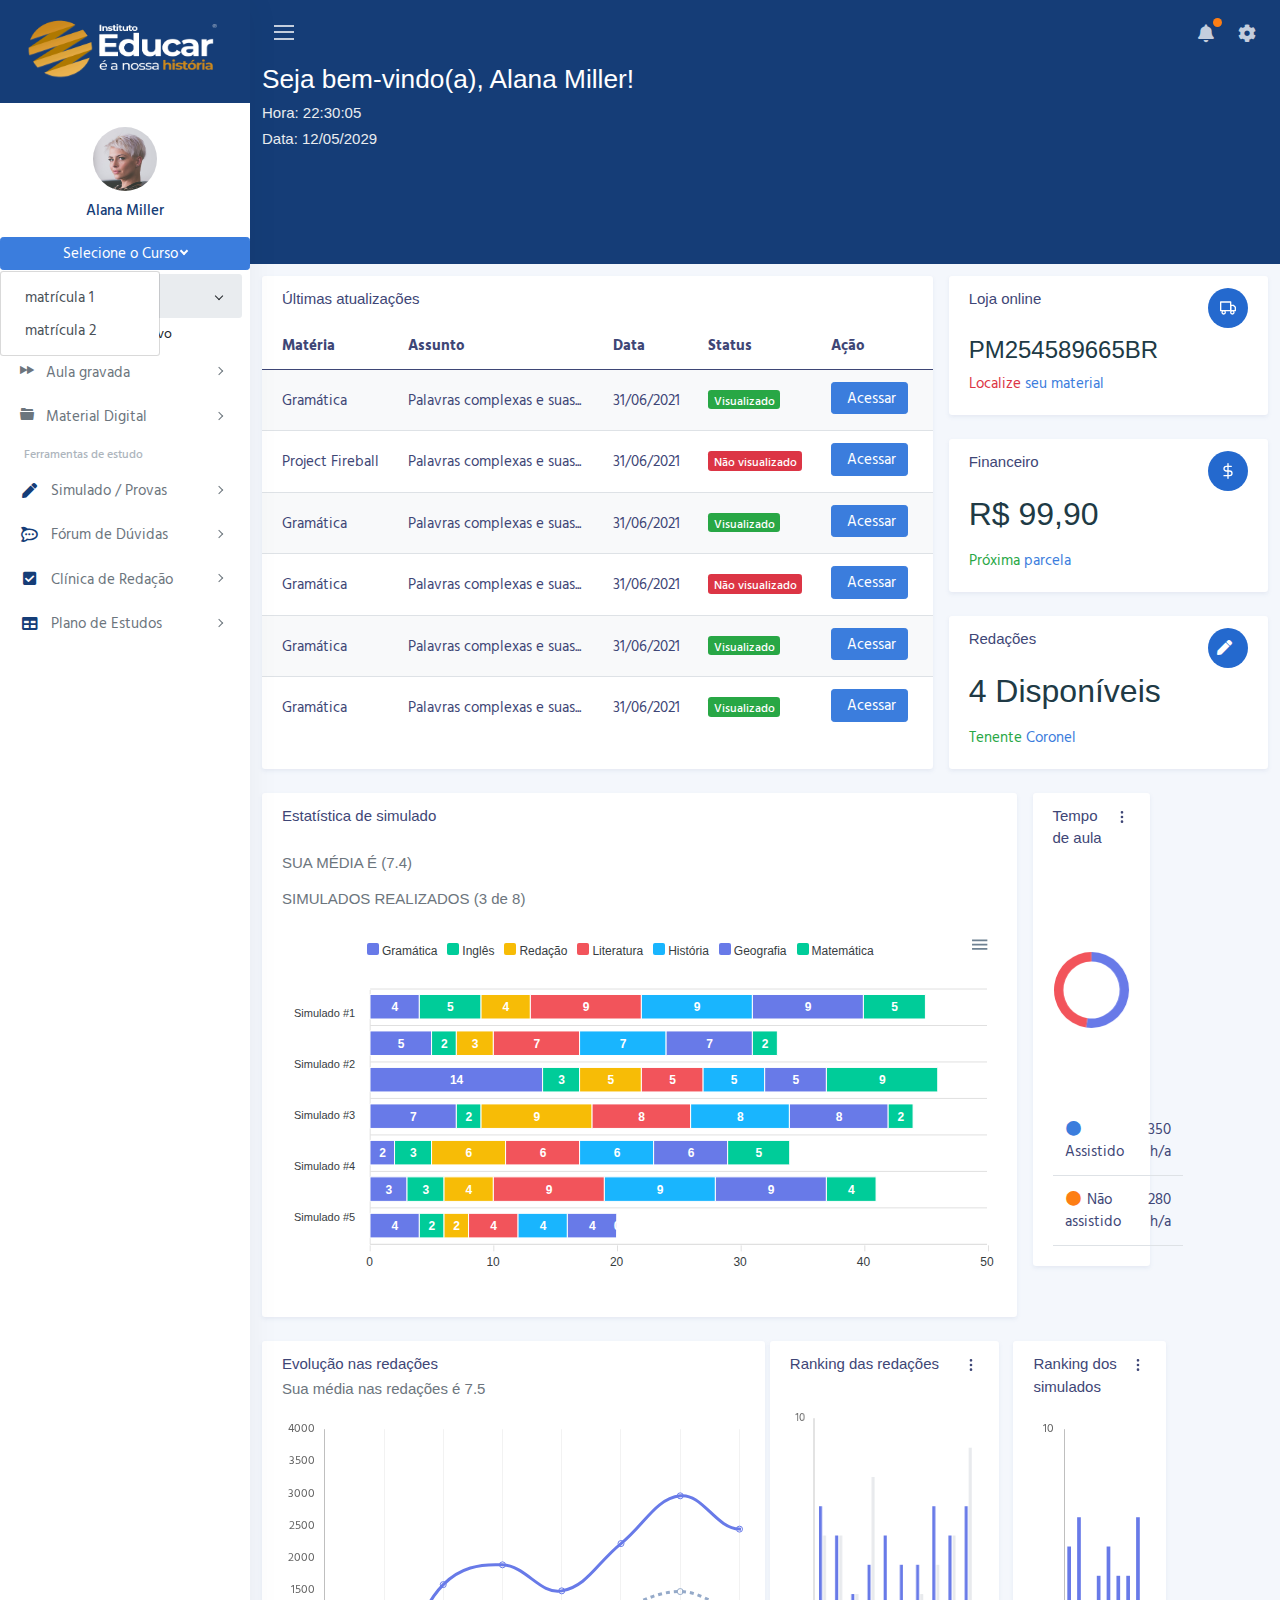
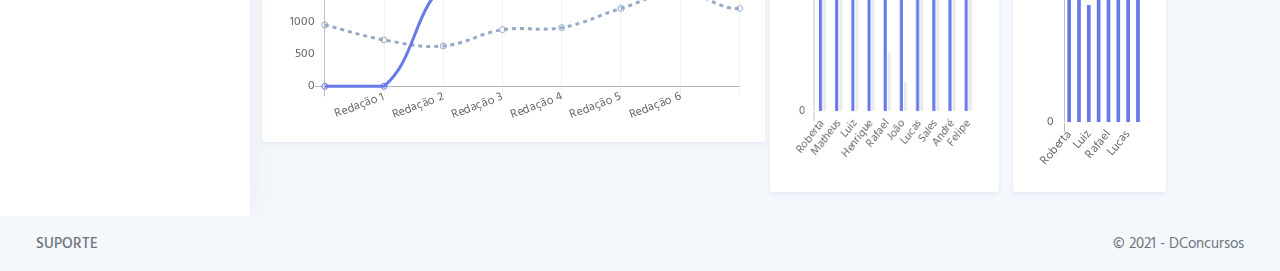
==== commit 03076e1f: "commit-find" ====
--- a/index.html
+++ b/index.html
@@ -43,6 +43,7 @@
 			<a href="index.html">
 				<img class="logo" src="/img/img-logo/logo.png" />
 			</a>
+			<div class="espass"><br></div>
 
 			<div class="sidebar-content">
 				<!-- img usuario -->
--- a/css/style.css
+++ b/css/style.css
@@ -1,8 +1,13 @@
 .logo {
-  height: 6rem;
-  width: 15rem;
+  height: 4rem;
+  width: 12rem;
   margin-top: 1rem;
-  margin-left: 0.3rem;
+  margin-left: 1.7rem;
+}
+.espass{
+  width: 10rem;
+  right: 10rem;
+
 }
 .row-simulado{
   margin-top: 15rem;
@@ -129,4 +134,12 @@
   margin-top: 12rem;
 
 
+}
+
+.tabela-position-finan{
+  margin-top: 12rem;
+}
+
+.tabela-loja-position{
+  margin-top: 12rem;
 }